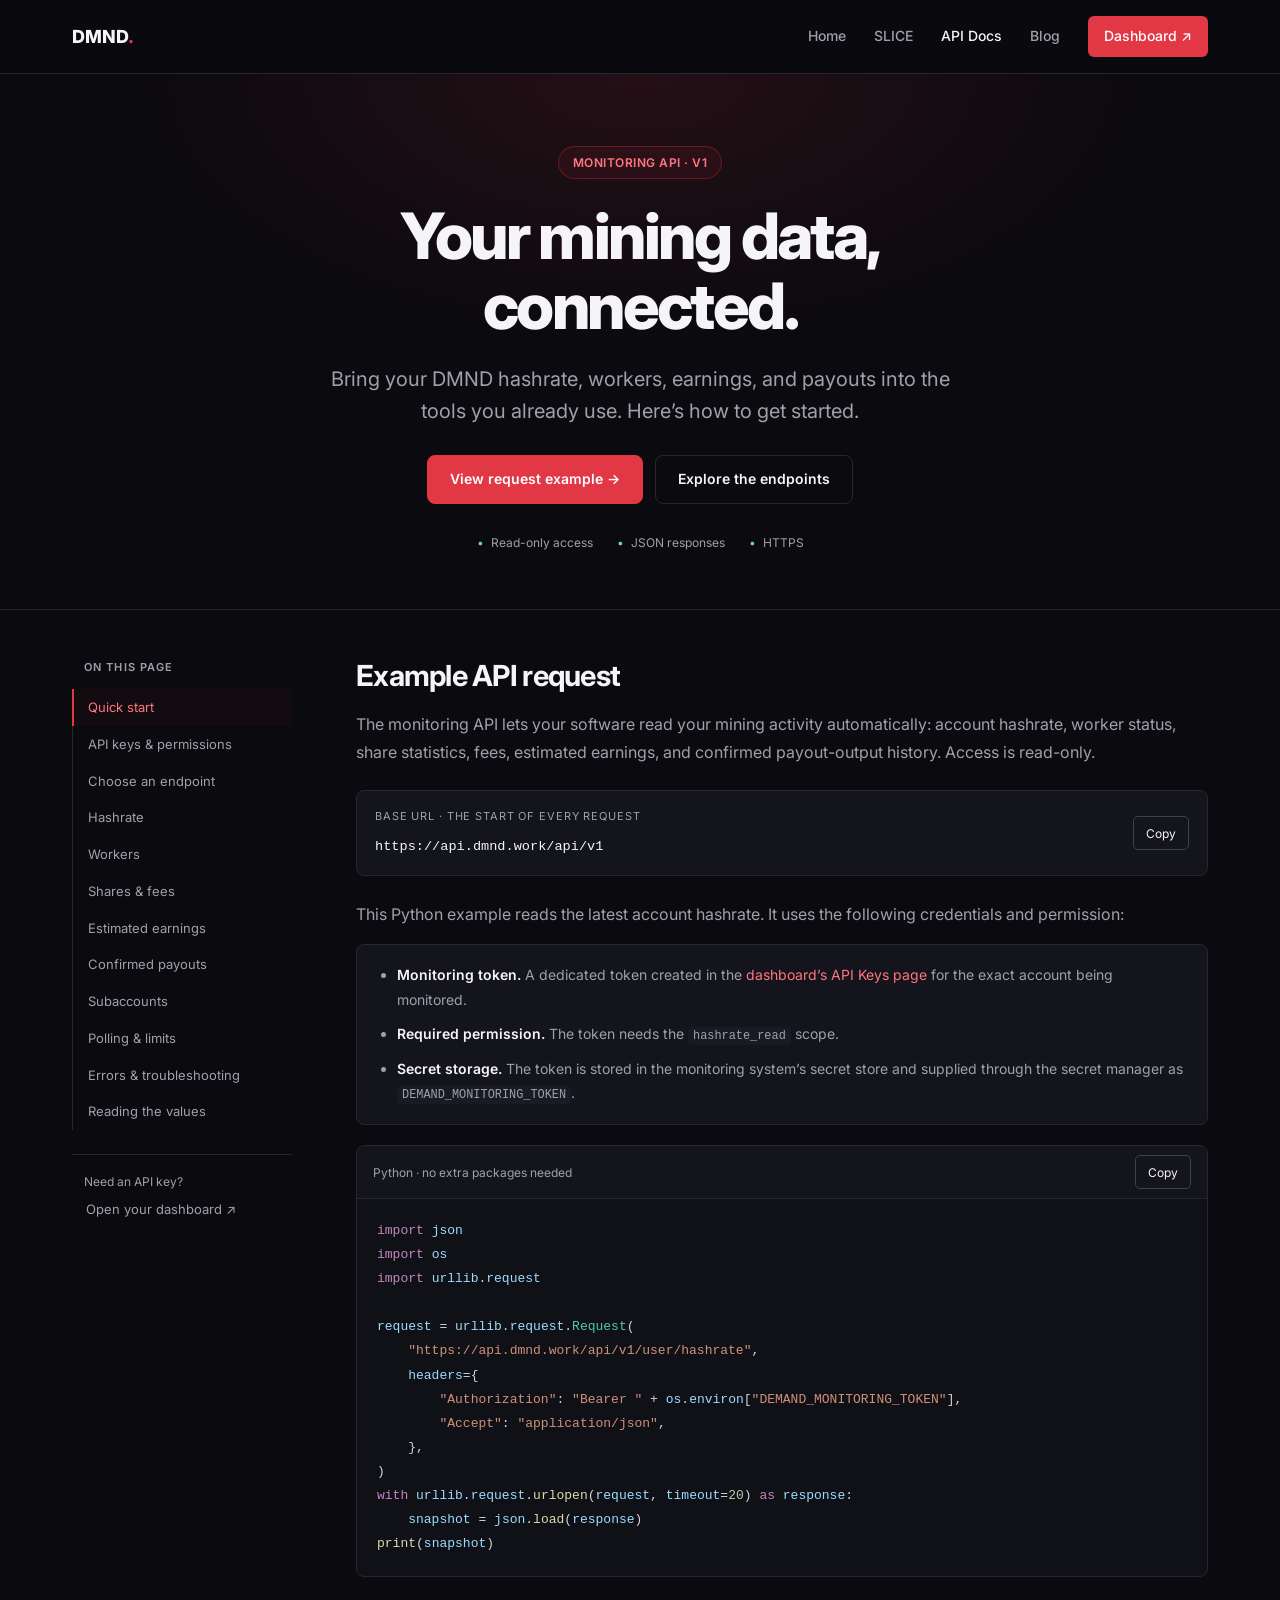
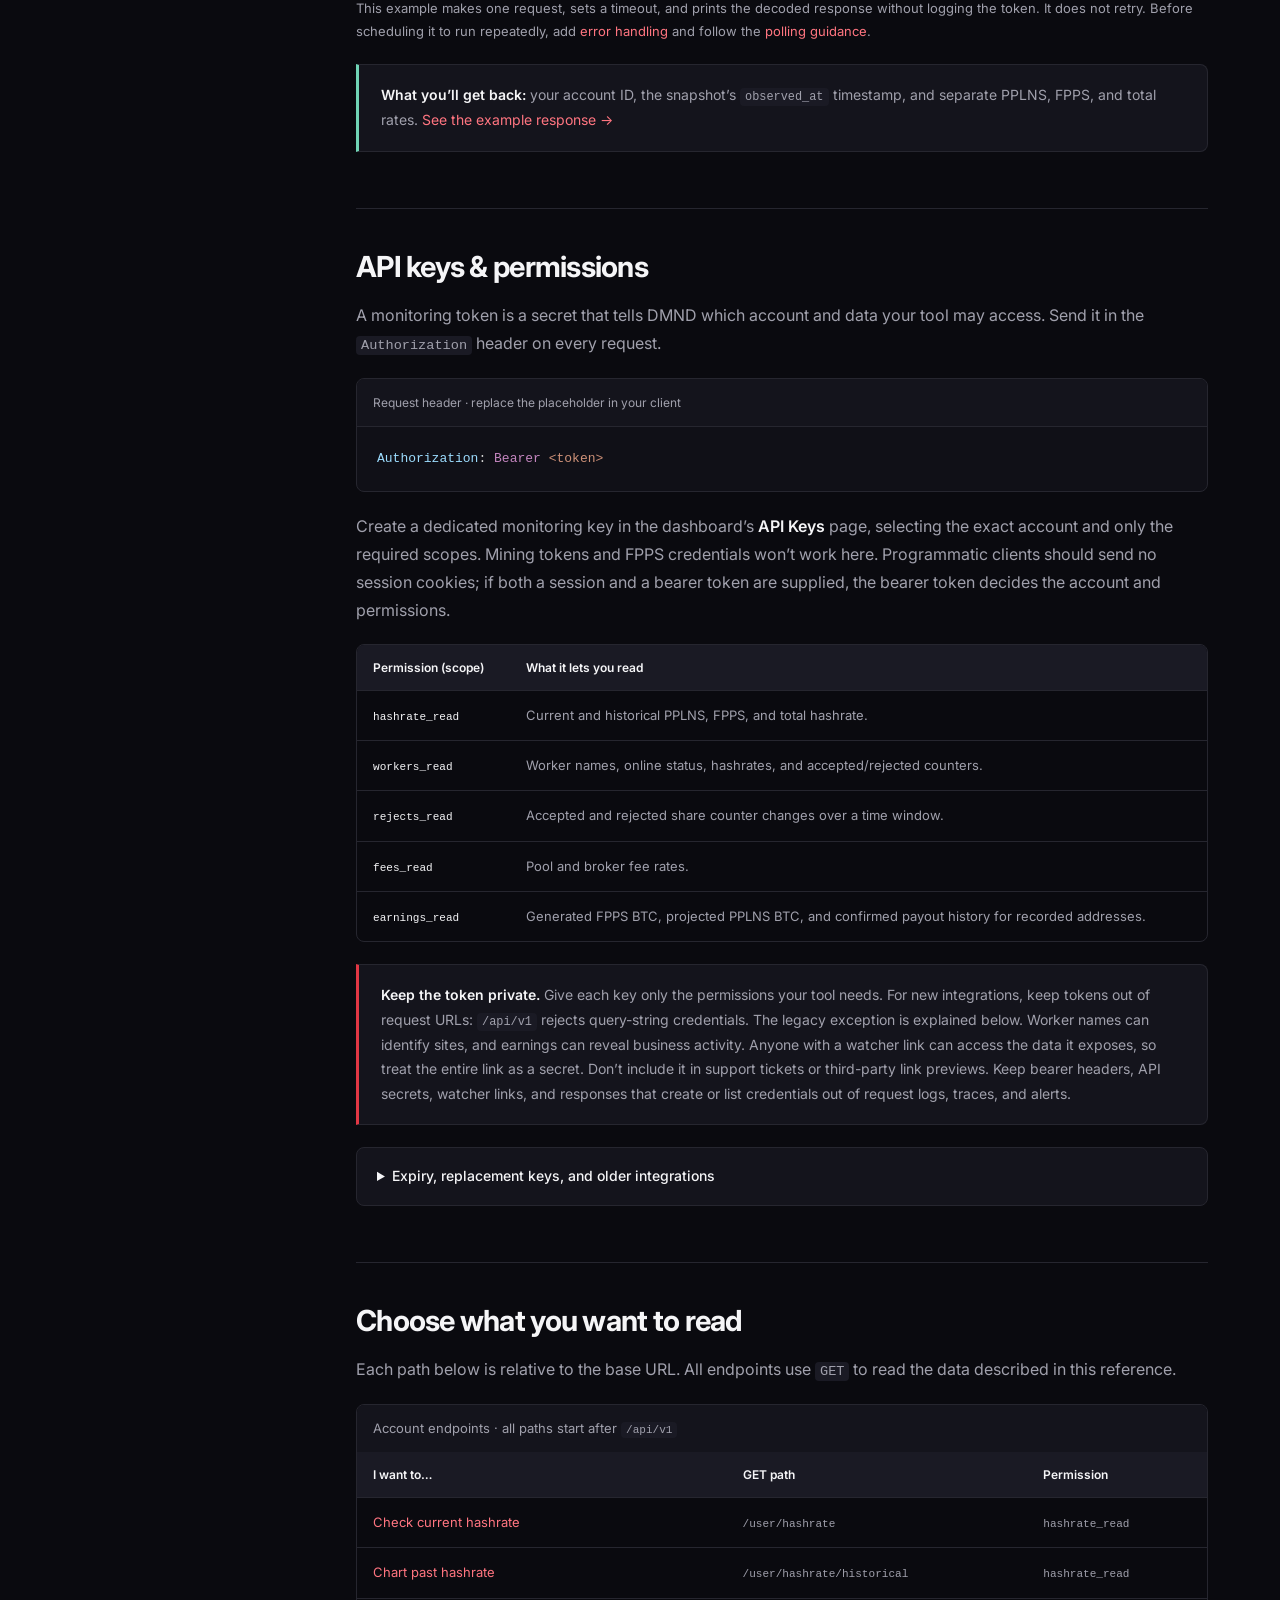
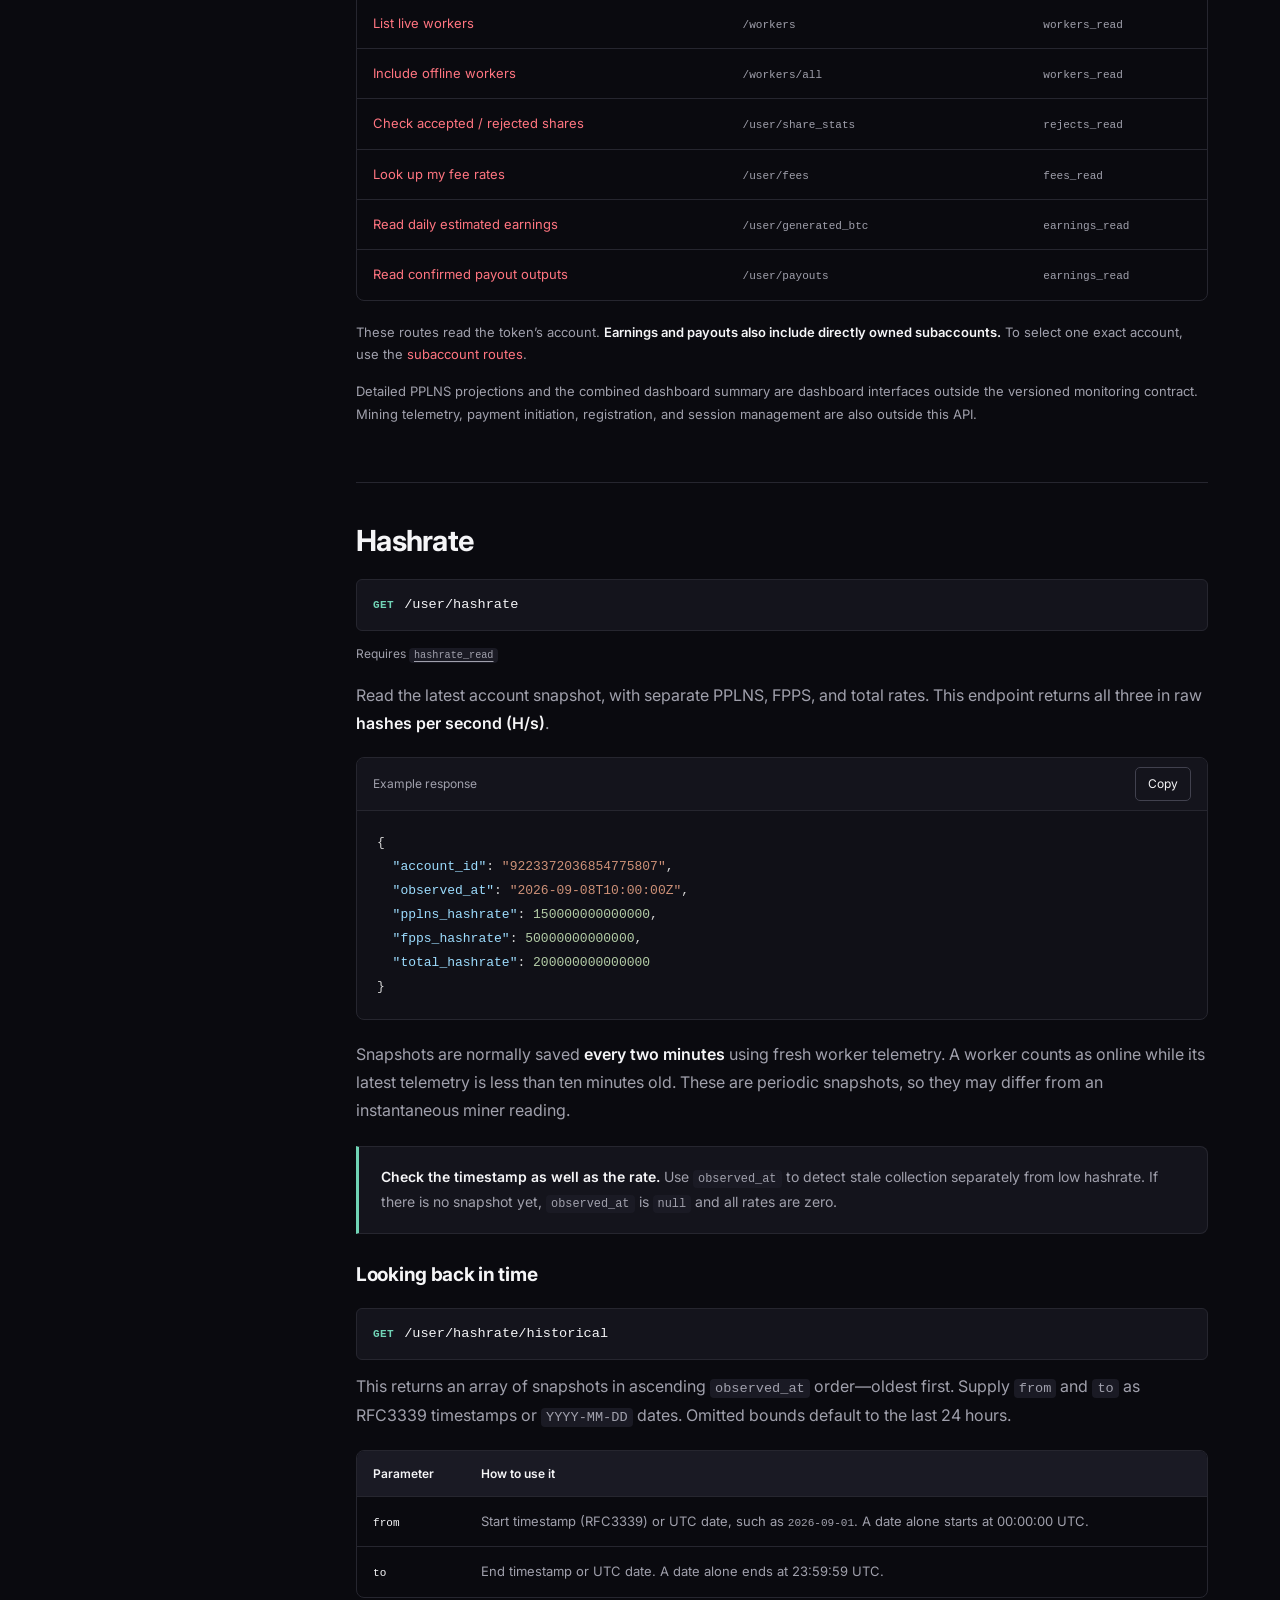
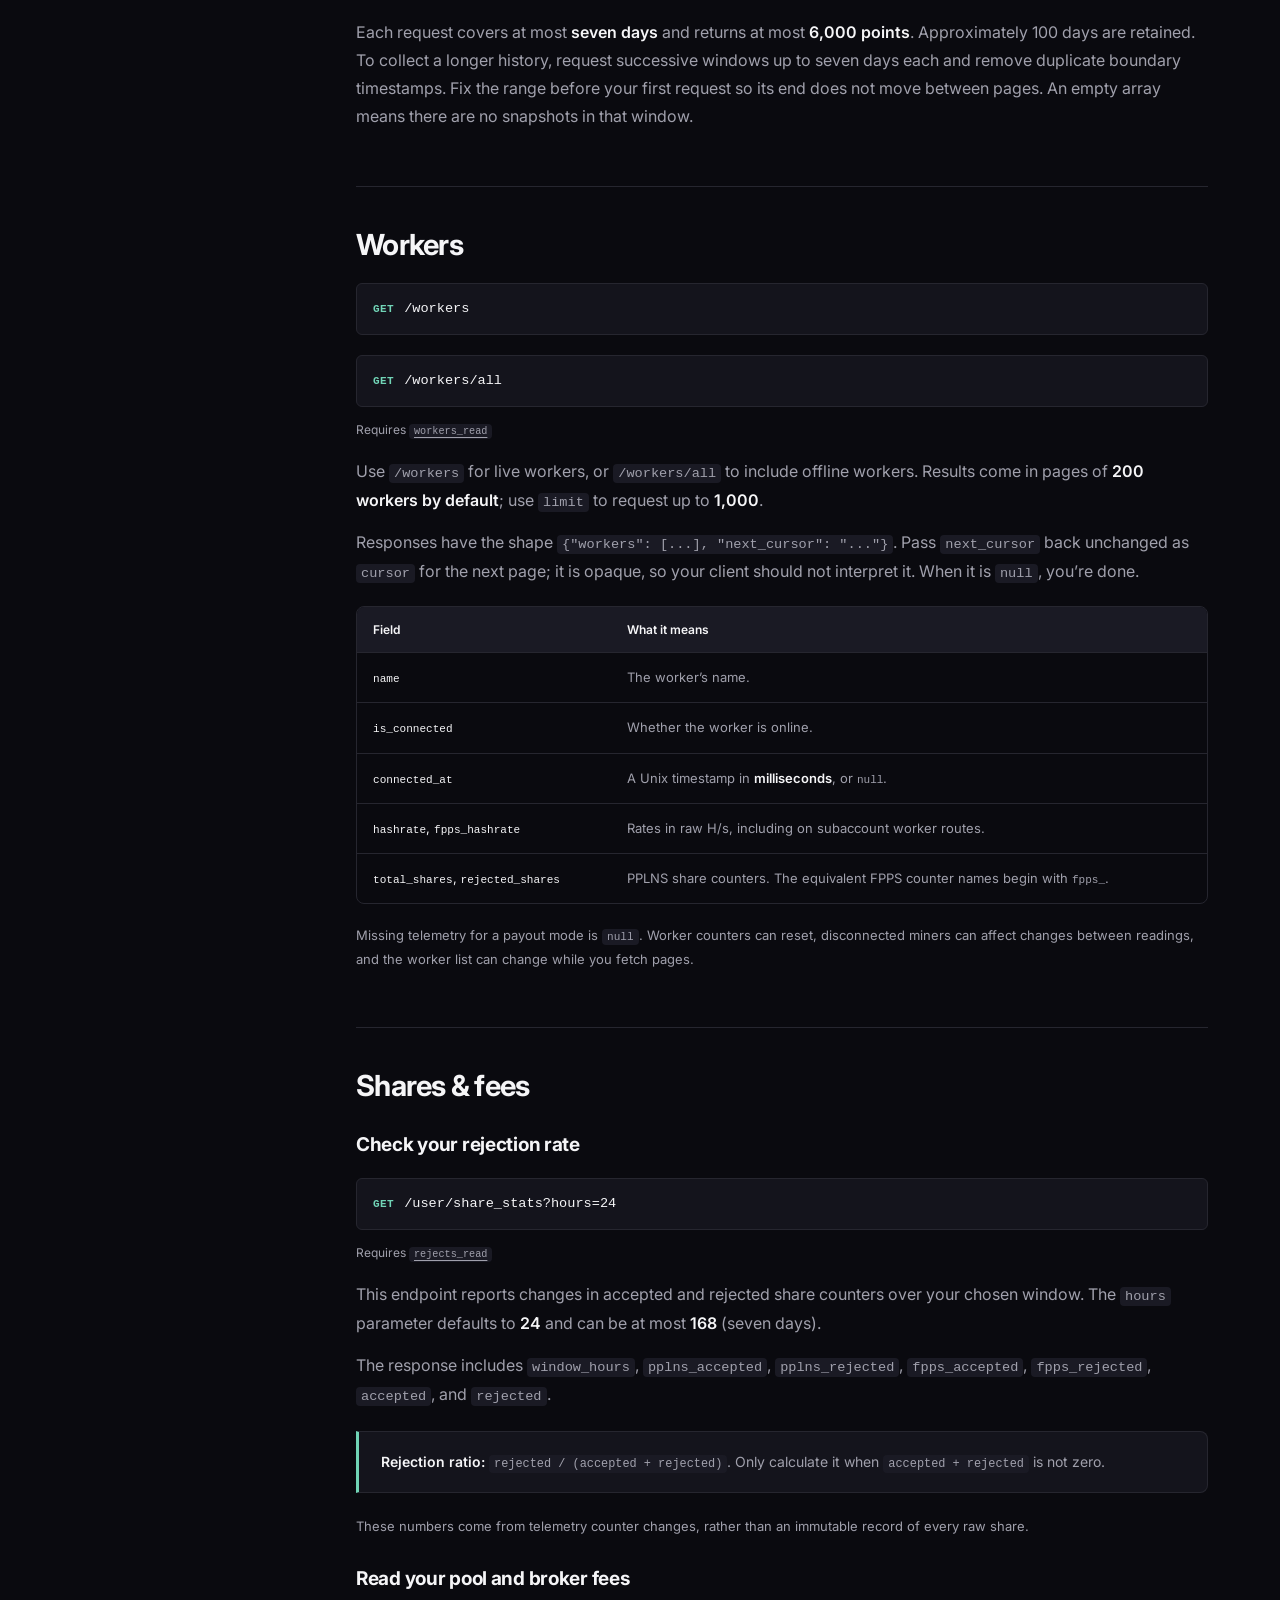
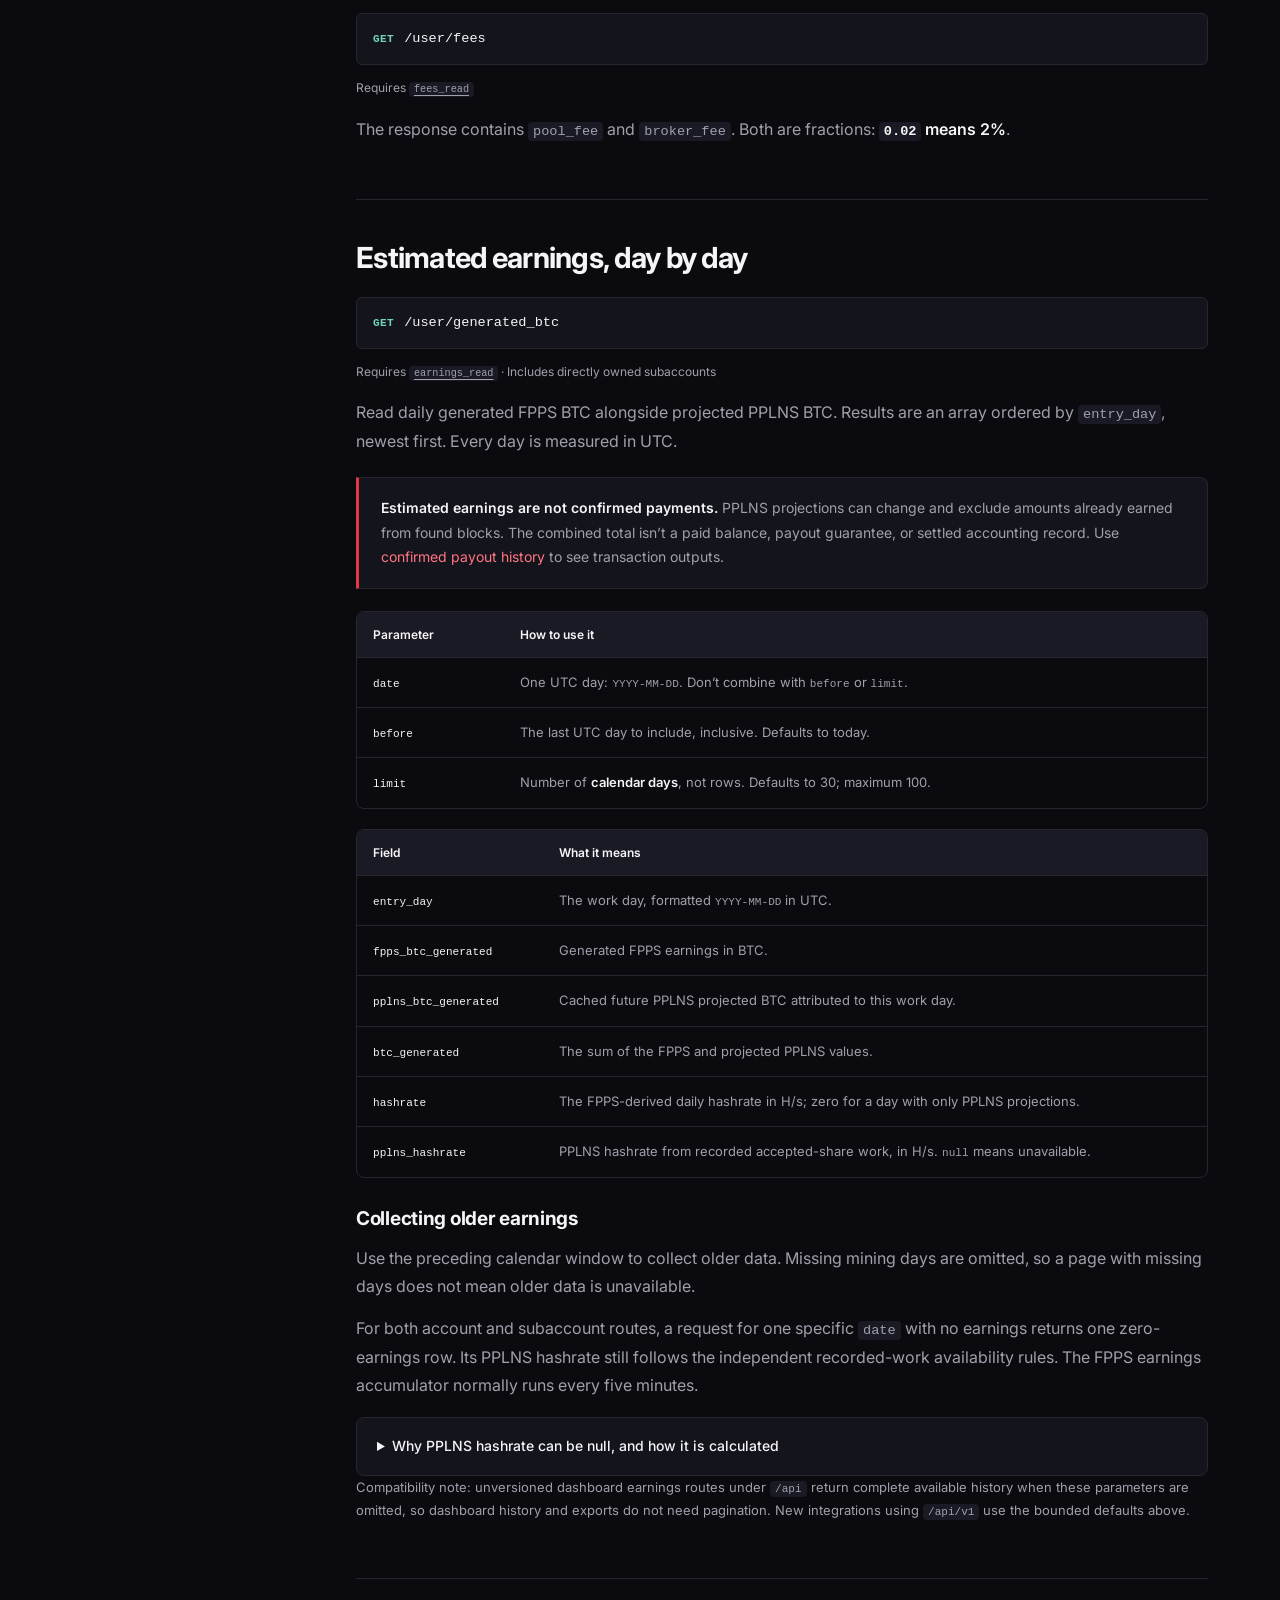
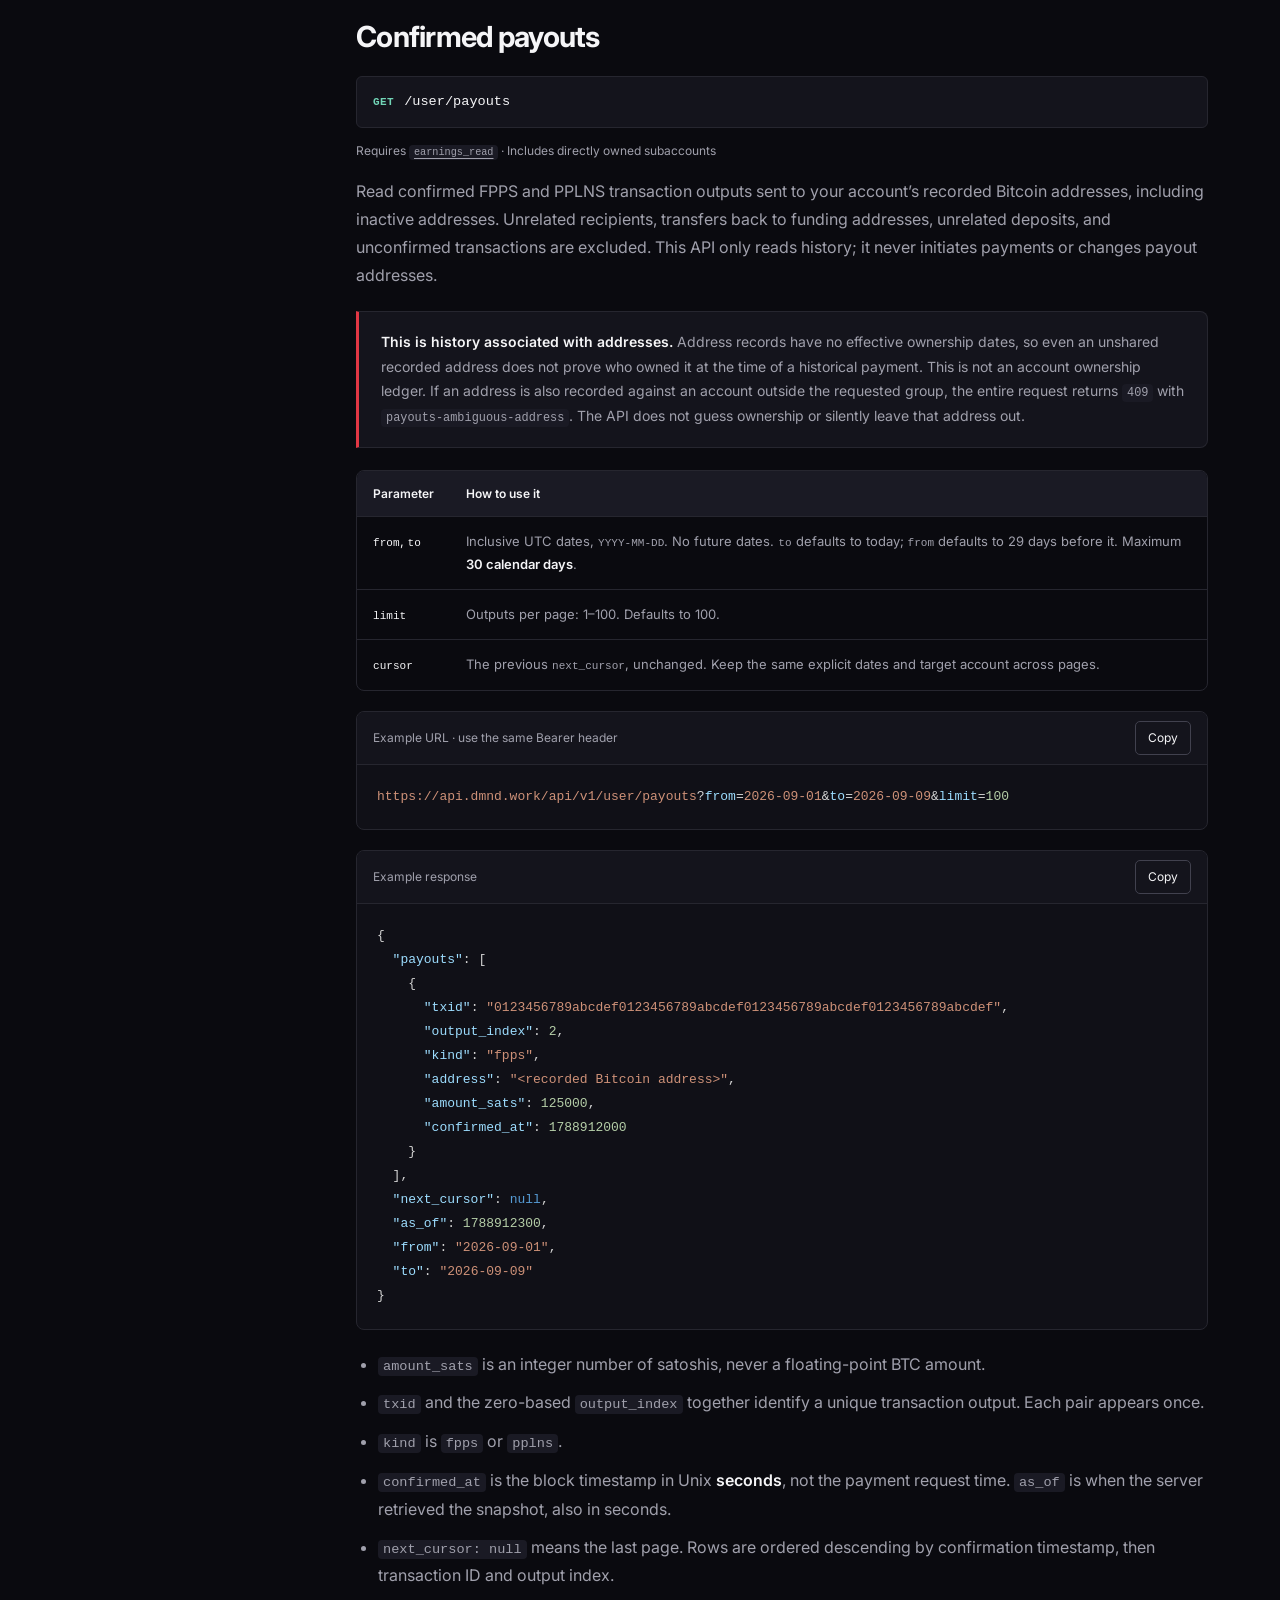
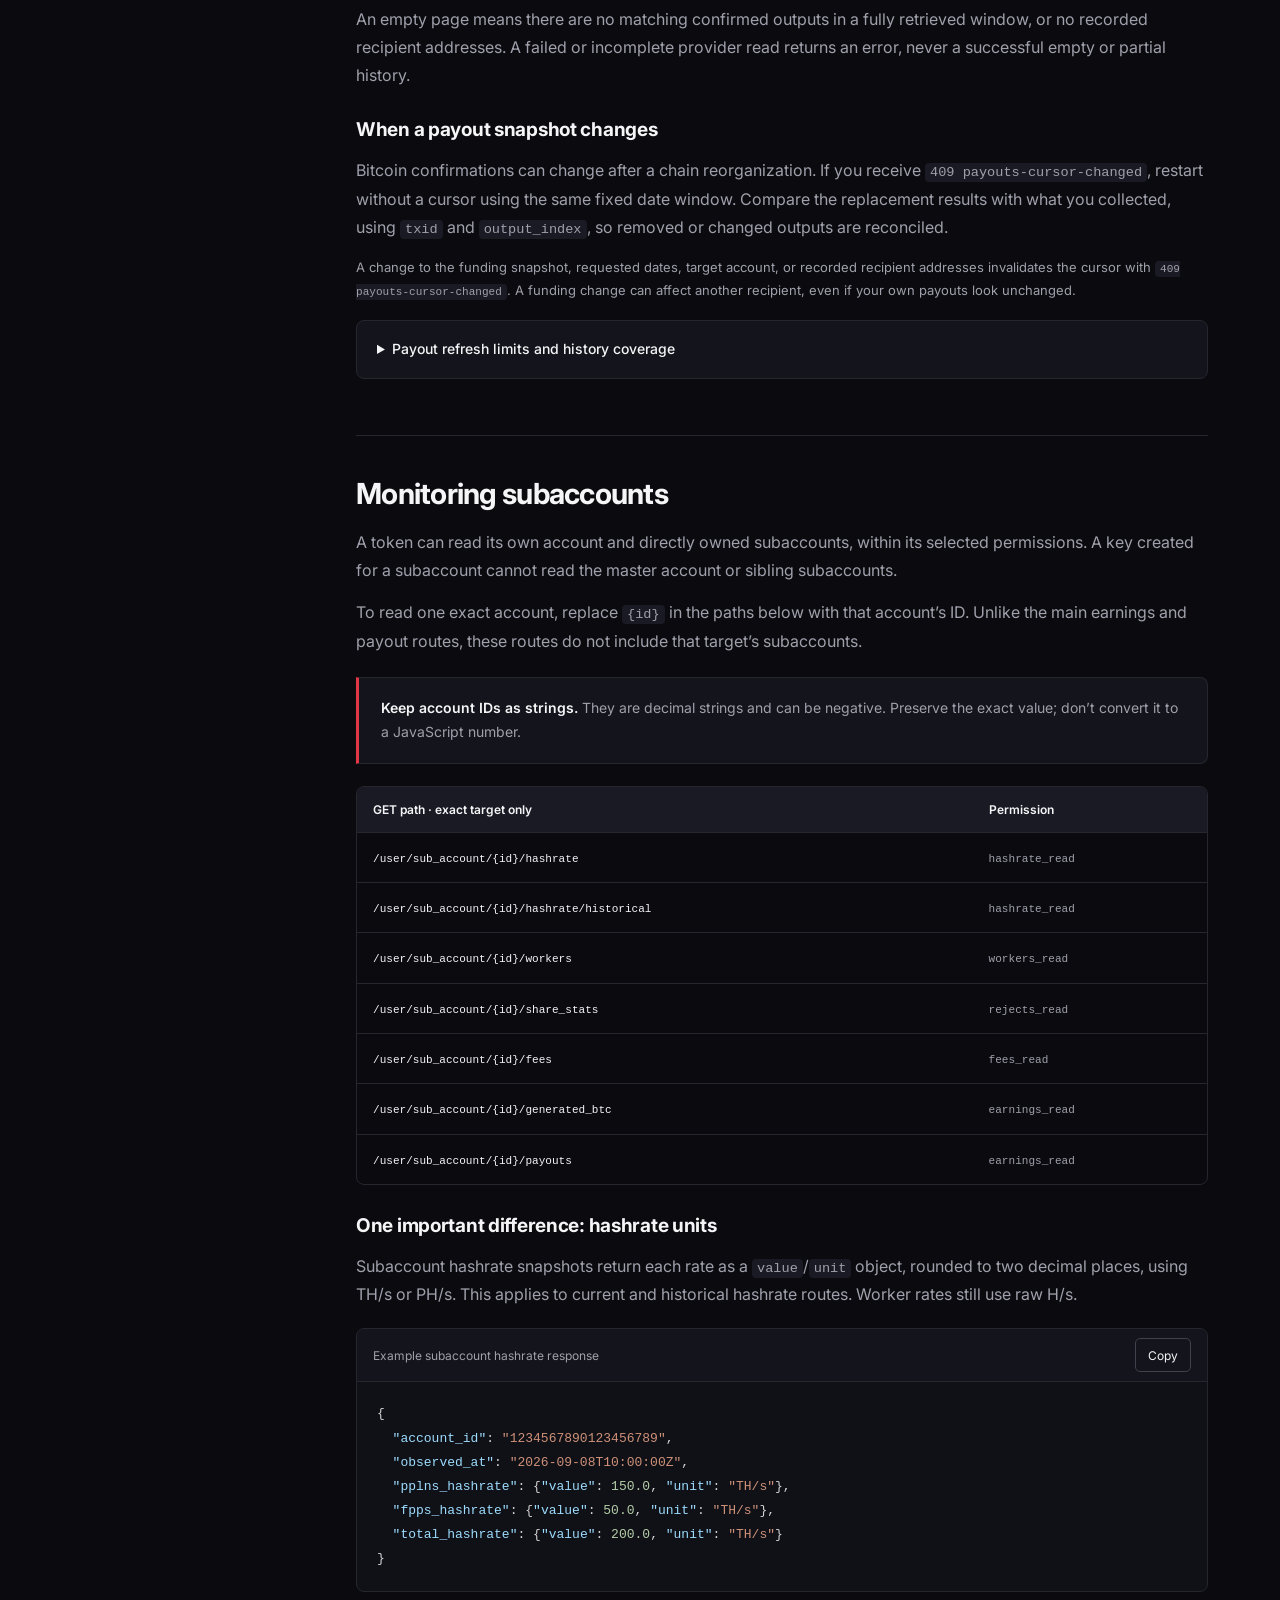
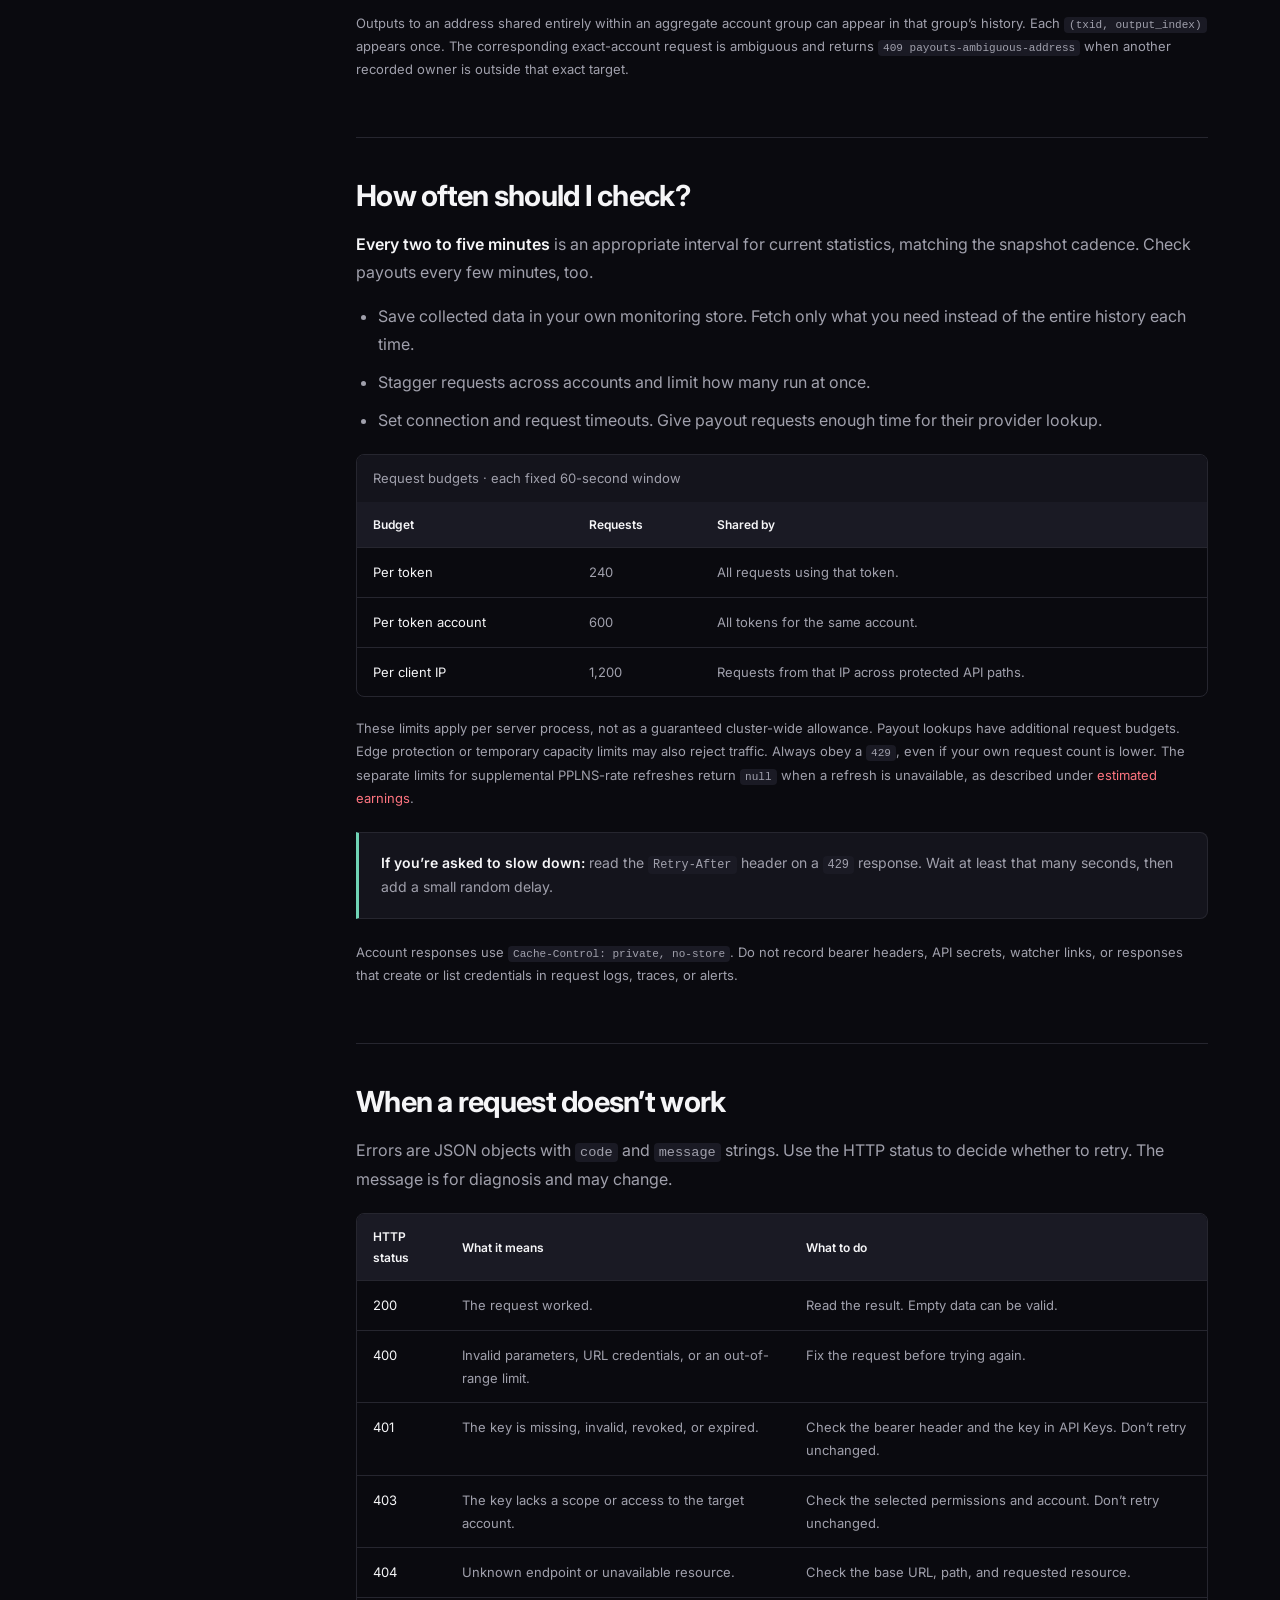
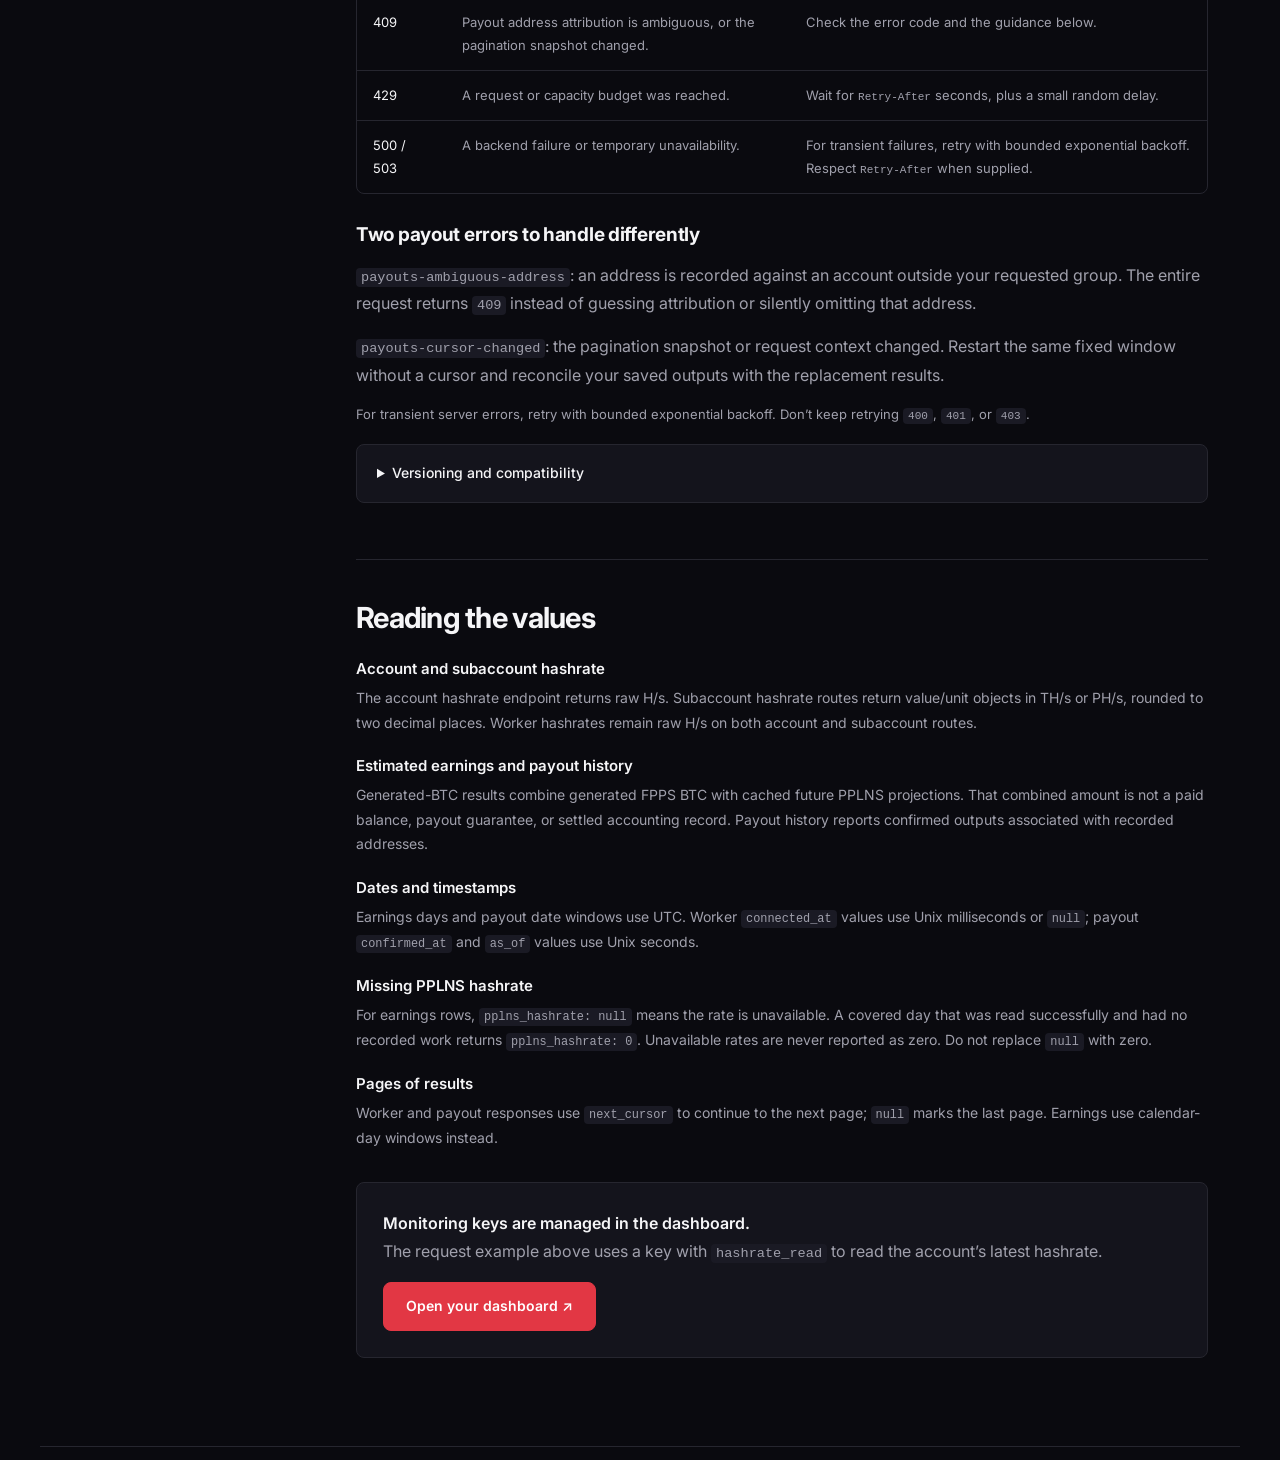
==== api.html @ da157a7e "Add user friendly monitoring API docs page New api.html covers auth, scopes, endpoints, earnings, pa" ====
<!DOCTYPE html>
<html lang="en">
<head>
  <meta charset="utf-8">
  <meta name="viewport" content="width=device-width, initial-scale=1">
  <title>Monitoring API — Your mining data, connected | DMND</title>
  <meta name="description" content="Connect your monitoring tools to DMND. A practical guide to API keys, hashrate, workers, earnings, and confirmed payout history, with examples to get you started.">
  <meta property="og:title" content="DMND Monitoring API — Your mining data, connected">
  <meta property="og:description" content="Monitor your hashrate, workers, earnings, and payouts with DMND's read-only API. Get started with clear explanations and copyable examples.">
  <meta property="og:type" content="website">
  <meta property="og:url" content="https://www.dmnd.work/api.html">
  <meta property="og:image" content="https://www.dmnd.work/assets/img/og-image.png">
  <meta name="twitter:card" content="summary_large_image">
  <link rel="canonical" href="https://www.dmnd.work/api.html">
  <link rel="icon" href="assets/img/favicon-48x48.png">
  <link rel="preconnect" href="https://fonts.googleapis.com">
  <link rel="preconnect" href="https://fonts.gstatic.com" crossorigin>
  <link href="https://fonts.googleapis.com/css2?family=Inter:wght@400;500;600;700;800&display=swap" rel="stylesheet">
  <link rel="stylesheet" href="assets/css/api.css">
  <script src="assets/js/api.js" defer></script>
</head>
<body>
  <a class="skip-link" href="#quick-start">Skip to documentation</a>
  <nav class="top" aria-label="Main navigation">
    <div class="top-inner">
      <a href="/" class="brand" aria-label="DMND home">DMND<span>.</span></a>
      <div class="nav-links">
        <a href="/" class="nav-secondary">Home</a>
        <a href="slice.html" class="nav-secondary">SLICE</a>
        <a href="api.html" aria-current="page">API Docs</a>
        <a href="https://blog.dmnd.work/" class="nav-secondary">Blog</a>
        <a href="https://dashboard.dmnd.work" class="nav-cta">Dashboard ↗</a>
      </div>
    </div>
  </nav>

  <header class="hero">
    <div class="eyebrow">MONITORING API · V1</div>
    <h1>Your mining data,<br>connected.</h1>
    <p class="subtitle">Bring your DMND hashrate, workers, earnings, and payouts into the tools you already use. Here’s how to get started.</p>
    <div class="hero-actions">
      <a href="#quick-start" class="button primary">View request example →</a>
      <a href="#endpoints" class="button">Explore the endpoints</a>
    </div>
    <div class="hero-meta"><span>Read-only access</span><span>JSON responses</span><span>HTTPS</span></div>
  </header>

  <main class="layout">
    <aside class="toc" aria-label="Documentation contents">
      <div class="toc-label">On this page</div>
      <nav aria-label="On this page">
        <ul>
          <li><a href="#quick-start">Quick start</a></li>
          <li><a href="#authentication">API keys &amp; permissions</a></li>
          <li><a href="#endpoints">Choose an endpoint</a></li>
          <li><a href="#hashrate">Hashrate</a></li>
          <li><a href="#workers">Workers</a></li>
          <li><a href="#shares-fees">Shares &amp; fees</a></li>
          <li><a href="#earnings">Estimated earnings</a></li>
          <li><a href="#payouts">Confirmed payouts</a></li>
          <li><a href="#subaccounts">Subaccounts</a></li>
          <li><a href="#polling">Polling &amp; limits</a></li>
          <li><a href="#errors">Errors &amp; troubleshooting</a></li>
          <li><a href="#reading-data">Reading the values</a></li>
        </ul>
      </nav>
      <div class="toc-note">Need an API key?<a href="https://dashboard.dmnd.work">Open your dashboard ↗</a></div>
    </aside>

    <details class="mobile-toc">
      <summary>On this page</summary>
      <nav aria-label="Mobile documentation contents">
        <a href="#quick-start">Quick start</a><a href="#authentication">API keys &amp; permissions</a>
        <a href="#endpoints">Endpoints</a><a href="#hashrate">Hashrate</a>
        <a href="#workers">Workers</a><a href="#shares-fees">Shares &amp; fees</a>
        <a href="#earnings">Estimated earnings</a><a href="#payouts">Confirmed payouts</a>
        <a href="#subaccounts">Subaccounts</a><a href="#polling">Polling &amp; limits</a>
        <a href="#errors">Errors &amp; troubleshooting</a><a href="#reading-data">Reading the values</a>
      </nav>
    </details>

    <article aria-label="Monitoring API documentation">
      <!-- Source: demand-user-dashboard-server/monitoring-api.md. Plain-language presentation; API facts, limits, and caveats are sourced only from that document. -->
      <section id="quick-start" aria-labelledby="quick-start-title">
        <h2 id="quick-start-title">Example API request</h2>
        <p>The monitoring API lets your software read your mining activity automatically: account hashrate, worker status, share statistics, fees, estimated earnings, and confirmed payout-output history. Access is read-only.</p>
        <div class="base-url">
          <div><small>Base URL · the start of every request</small><code id="base-url">https://api.dmnd.work/api/v1</code></div>
          <button class="copy-button" type="button" data-copy="base-url" aria-label="Copy base URL" hidden>Copy</button>
        </div>
        <p>This Python example reads the latest account hashrate. It uses the following credentials and permission:</p>
        <ul class="example-requirements">
          <li><strong>Monitoring token.</strong> A dedicated token created in the <a href="https://dashboard.dmnd.work">dashboard’s API Keys page</a> for the exact account being monitored.</li>
          <li><strong>Required permission.</strong> The token needs the <code>hashrate_read</code> scope.</li>
          <li><strong>Secret storage.</strong> The token is stored in the monitoring system’s secret store and supplied through the secret manager as <code>DEMAND_MONITORING_TOKEN</code>.</li>
        </ul>
        <div class="code-block">
          <div class="code-header"><span>Python · no extra packages needed</span><button class="copy-button" type="button" data-copy="quickstart-python" aria-label="Copy Python example" hidden>Copy</button></div>
          <pre tabindex="0" aria-label="Python request example"><code class="language-python" id="quickstart-python"><span class="syntax-keyword">import</span> <span class="syntax-variable">json</span>
<span class="syntax-keyword">import</span> <span class="syntax-variable">os</span>
<span class="syntax-keyword">import</span> <span class="syntax-variable">urllib</span><span class="syntax-punctuation">.</span><span class="syntax-variable">request</span>

<span class="syntax-variable">request</span> <span class="syntax-punctuation">=</span> <span class="syntax-variable">urllib</span><span class="syntax-punctuation">.</span><span class="syntax-variable">request</span><span class="syntax-punctuation">.</span><span class="syntax-type">Request</span><span class="syntax-punctuation">(</span>
    <span class="syntax-string">"https://api.dmnd.work/api/v1/user/hashrate"</span><span class="syntax-punctuation">,</span>
    <span class="syntax-variable">headers</span><span class="syntax-punctuation">=</span><span class="syntax-punctuation">{</span>
        <span class="syntax-string">"Authorization"</span><span class="syntax-punctuation">:</span> <span class="syntax-string">"Bearer "</span> <span class="syntax-punctuation">+</span> <span class="syntax-variable">os</span><span class="syntax-punctuation">.</span><span class="syntax-variable">environ</span><span class="syntax-punctuation">[</span><span class="syntax-string">"DEMAND_MONITORING_TOKEN"</span><span class="syntax-punctuation">]</span><span class="syntax-punctuation">,</span>
        <span class="syntax-string">"Accept"</span><span class="syntax-punctuation">:</span> <span class="syntax-string">"application/json"</span><span class="syntax-punctuation">,</span>
    <span class="syntax-punctuation">}</span><span class="syntax-punctuation">,</span>
<span class="syntax-punctuation">)</span>
<span class="syntax-keyword">with</span> <span class="syntax-variable">urllib</span><span class="syntax-punctuation">.</span><span class="syntax-variable">request</span><span class="syntax-punctuation">.</span><span class="syntax-function">urlopen</span><span class="syntax-punctuation">(</span><span class="syntax-variable">request</span><span class="syntax-punctuation">,</span> <span class="syntax-variable">timeout</span><span class="syntax-punctuation">=</span><span class="syntax-number">20</span><span class="syntax-punctuation">)</span> <span class="syntax-keyword">as</span> <span class="syntax-variable">response</span><span class="syntax-punctuation">:</span>
    <span class="syntax-variable">snapshot</span> <span class="syntax-punctuation">=</span> <span class="syntax-variable">json</span><span class="syntax-punctuation">.</span><span class="syntax-function">load</span><span class="syntax-punctuation">(</span><span class="syntax-variable">response</span><span class="syntax-punctuation">)</span>
<span class="syntax-function">print</span><span class="syntax-punctuation">(</span><span class="syntax-variable">snapshot</span><span class="syntax-punctuation">)</span></code></pre>
        </div>
        <p class="small">This example makes one request, sets a timeout, and prints the decoded response without logging the token. It does not retry. Before scheduling it to run repeatedly, add <a href="#errors">error handling</a> and follow the <a href="#polling">polling guidance</a>.</p>
        <div class="callout tip"><p><strong>What you’ll get back:</strong> your account ID, the snapshot’s <code>observed_at</code> timestamp, and separate PPLNS, FPPS, and total rates. <a href="#hashrate">See the example response →</a></p></div>
      </section>

      <section id="authentication" aria-labelledby="authentication-title">
        <h2 id="authentication-title">API keys &amp; permissions</h2>
        <p>A monitoring token is a secret that tells DMND which account and data your tool may access. Send it in the <code>Authorization</code> header on every request.</p>
        <div class="code-block">
          <div class="code-header"><span>Request header · replace the placeholder in your client</span></div>
          <pre tabindex="0" aria-label="Authorization header"><code class="language-http"><span class="syntax-property">Authorization</span><span class="syntax-punctuation">:</span> <span class="syntax-keyword">Bearer</span> <span class="syntax-string">&lt;token&gt;</span></code></pre>
        </div>
        <p>Create a dedicated monitoring key in the dashboard’s <strong>API Keys</strong> page, selecting the exact account and only the required scopes. Mining tokens and FPPS credentials won’t work here. Programmatic clients should send no session cookies; if both a session and a bearer token are supplied, the bearer token decides the account and permissions.</p>
        <div class="table-wrap" role="region" aria-label="API key permissions" tabindex="0">
          <table>
            <thead><tr><th scope="col">Permission (scope)</th><th scope="col">What it lets you read</th></tr></thead>
            <tbody>
              <tr><td><code>hashrate_read</code></td><td>Current and historical PPLNS, FPPS, and total hashrate.</td></tr>
              <tr><td><code>workers_read</code></td><td>Worker names, online status, hashrates, and accepted/rejected counters.</td></tr>
              <tr><td><code>rejects_read</code></td><td>Accepted and rejected share counter changes over a time window.</td></tr>
              <tr><td><code>fees_read</code></td><td>Pool and broker fee rates.</td></tr>
              <tr><td><code>earnings_read</code></td><td>Generated FPPS BTC, projected PPLNS BTC, and confirmed payout history for recorded addresses.</td></tr>
            </tbody>
          </table>
        </div>
        <div class="callout"><p><strong>Keep the token private.</strong> Give each key only the permissions your tool needs. For new integrations, keep tokens out of request URLs: <code>/api/v1</code> rejects query-string credentials. The legacy exception is explained below. Worker names can identify sites, and earnings can reveal business activity. Anyone with a watcher link can access the data it exposes, so treat the entire link as a secret. Don’t include it in support tickets or third-party link previews. Keep bearer headers, API secrets, watcher links, and responses that create or list credentials out of request logs, traces, and alerts.</p></div>
        <details>
          <summary>Expiry, replacement keys, and older integrations</summary>
          <div class="details-body">
            <p><strong>Tokens have no expiration by default.</strong> An owner can choose an explicit future expiry. Check the listed expiry for each key, since existing keys retain their stored dates. Each target account may have at most <strong>100 active tokens</strong>.</p>
            <p>Revoking a token prevents authentication on subsequent requests; requests already authenticated may finish. If a key expires or must be rotated, create a replacement, update the monitoring secret, check a successful read, and then revoke the old key.</p>
            <p>Token creation and revocation use the signed-in dashboard, outside <code>/api/v1</code>.</p>
            <p>The signed-in owner can retrieve available secrets and open or copy watcher links from API Keys. Only active dedicated monitoring-key records authenticate, including preserved historical keys.</p>
            <p>The dashboard’s unversioned <code>/api</code> routes support existing watcher workflows. Existing unversioned monitoring GET URLs may use a single <code>token</code> query parameter for compatibility. Don’t use that pattern for new integrations: URLs can leak through logs and link previews. Combining a query credential with an Authorization header, supplying duplicate query credentials, or sending any query credential to <code>/api/v1</code> is rejected.</p>
          </div>
        </details>
      </section>

      <section id="endpoints" aria-labelledby="endpoints-title">
        <h2 id="endpoints-title">Choose what you want to read</h2>
        <p>Each path below is relative to the base URL. All endpoints use <code>GET</code> to read the data described in this reference.</p>
        <div class="table-wrap" role="region" aria-label="Account endpoints" tabindex="0">
          <table>
            <caption>Account endpoints · all paths start after <code>/api/v1</code></caption>
            <thead><tr><th scope="col">I want to…</th><th scope="col">GET path</th><th scope="col">Permission</th></tr></thead>
            <tbody>
              <tr><td><a href="#hashrate">Check current hashrate</a></td><td><code>/user/hashrate</code></td><td><code>hashrate_read</code></td></tr>
              <tr><td><a href="#hashrate-history">Chart past hashrate</a></td><td><code>/user/hashrate/historical</code></td><td><code>hashrate_read</code></td></tr>
              <tr><td><a href="#workers">List live workers</a></td><td><code>/workers</code></td><td><code>workers_read</code></td></tr>
              <tr><td><a href="#workers">Include offline workers</a></td><td><code>/workers/all</code></td><td><code>workers_read</code></td></tr>
              <tr><td><a href="#shares-fees">Check accepted / rejected shares</a></td><td><code>/user/share_stats</code></td><td><code>rejects_read</code></td></tr>
              <tr><td><a href="#shares-fees">Look up my fee rates</a></td><td><code>/user/fees</code></td><td><code>fees_read</code></td></tr>
              <tr><td><a href="#earnings">Read daily estimated earnings</a></td><td><code>/user/generated_btc</code></td><td><code>earnings_read</code></td></tr>
              <tr><td><a href="#payouts">Read confirmed payout outputs</a></td><td><code>/user/payouts</code></td><td><code>earnings_read</code></td></tr>
            </tbody>
          </table>
        </div>
        <p class="small">These routes read the token’s account. <strong>Earnings and payouts also include directly owned subaccounts.</strong> To select one exact account, use the <a href="#subaccounts">subaccount routes</a>.</p>
        <p class="small">Detailed PPLNS projections and the combined dashboard summary are dashboard interfaces outside the versioned monitoring contract. Mining telemetry, payment initiation, registration, and session management are also outside this API.</p>
      </section>

      <section id="hashrate" aria-labelledby="hashrate-title">
        <h2 id="hashrate-title">Hashrate</h2>
        <div class="endpoint"><span class="method">GET</span><code>/user/hashrate</code></div>
        <p class="scope">Requires <a href="#authentication"><code>hashrate_read</code></a></p>
        <p>Read the latest account snapshot, with separate PPLNS, FPPS, and total rates. This endpoint returns all three in raw <strong>hashes per second (H/s)</strong>.</p>
        <div class="code-block">
          <div class="code-header"><span>Example response</span><button class="copy-button" type="button" data-copy="hashrate-json" aria-label="Copy hashrate response" hidden>Copy</button></div>
          <pre tabindex="0" aria-label="Hashrate response"><code class="language-json" id="hashrate-json"><span class="syntax-punctuation">{</span>
  <span class="syntax-property">"account_id"</span><span class="syntax-punctuation">:</span> <span class="syntax-string">"9223372036854775807"</span><span class="syntax-punctuation">,</span>
  <span class="syntax-property">"observed_at"</span><span class="syntax-punctuation">:</span> <span class="syntax-string">"2026-09-08T10:00:00Z"</span><span class="syntax-punctuation">,</span>
  <span class="syntax-property">"pplns_hashrate"</span><span class="syntax-punctuation">:</span> <span class="syntax-number">150000000000000</span><span class="syntax-punctuation">,</span>
  <span class="syntax-property">"fpps_hashrate"</span><span class="syntax-punctuation">:</span> <span class="syntax-number">50000000000000</span><span class="syntax-punctuation">,</span>
  <span class="syntax-property">"total_hashrate"</span><span class="syntax-punctuation">:</span> <span class="syntax-number">200000000000000</span>
<span class="syntax-punctuation">}</span></code></pre>
        </div>
        <p>Snapshots are normally saved <strong>every two minutes</strong> using fresh worker telemetry. A worker counts as online while its latest telemetry is less than ten minutes old. These are periodic snapshots, so they may differ from an instantaneous miner reading.</p>
        <div class="callout tip"><p><strong>Check the timestamp as well as the rate.</strong> Use <code>observed_at</code> to detect stale collection separately from low hashrate. If there is no snapshot yet, <code>observed_at</code> is <code>null</code> and all rates are zero.</p></div>
        <h3 id="hashrate-history">Looking back in time</h3>
        <div class="endpoint"><span class="method">GET</span><code>/user/hashrate/historical</code></div>
        <p>This returns an array of snapshots in ascending <code>observed_at</code> order—oldest first. Supply <code>from</code> and <code>to</code> as RFC3339 timestamps or <code>YYYY-MM-DD</code> dates. Omitted bounds default to the last 24 hours.</p>
        <div class="table-wrap" role="region" aria-label="Historical hashrate parameters" tabindex="0">
          <table>
            <thead><tr><th scope="col">Parameter</th><th scope="col">How to use it</th></tr></thead>
            <tbody>
              <tr><td><code>from</code></td><td>Start timestamp (RFC3339) or UTC date, such as <code>2026-09-01</code>. A date alone starts at 00:00:00 UTC.</td></tr>
              <tr><td><code>to</code></td><td>End timestamp or UTC date. A date alone ends at 23:59:59 UTC.</td></tr>
            </tbody>
          </table>
        </div>
        <p>Each request covers at most <strong>seven days</strong> and returns at most <strong>6,000 points</strong>. Approximately 100 days are retained. To collect a longer history, request successive windows up to seven days each and remove duplicate boundary timestamps. Fix the range before your first request so its end does not move between pages. An empty array means there are no snapshots in that window.</p>
      </section>

      <section id="workers" aria-labelledby="workers-title">
        <h2 id="workers-title">Workers</h2>
        <div class="endpoint"><span class="method">GET</span><code>/workers</code></div>
        <div class="endpoint"><span class="method">GET</span><code>/workers/all</code></div>
        <p class="scope">Requires <a href="#authentication"><code>workers_read</code></a></p>
        <p>Use <code>/workers</code> for live workers, or <code>/workers/all</code> to include offline workers. Results come in pages of <strong>200 workers by default</strong>; use <code>limit</code> to request up to <strong>1,000</strong>.</p>
        <p>Responses have the shape <code>{"workers": [...], "next_cursor": "..."}</code>. Pass <code>next_cursor</code> back unchanged as <code>cursor</code> for the next page; it is opaque, so your client should not interpret it. When it is <code>null</code>, you’re done.</p>
        <div class="table-wrap" role="region" aria-label="Worker response fields" tabindex="0">
          <table>
            <thead><tr><th scope="col">Field</th><th scope="col">What it means</th></tr></thead>
            <tbody>
              <tr><td><code>name</code></td><td>The worker’s name.</td></tr>
              <tr><td><code>is_connected</code></td><td>Whether the worker is online.</td></tr>
              <tr><td><code>connected_at</code></td><td>A Unix timestamp in <strong>milliseconds</strong>, or <code>null</code>.</td></tr>
              <tr><td><code>hashrate</code>, <code>fpps_hashrate</code></td><td>Rates in raw H/s, including on subaccount worker routes.</td></tr>
              <tr><td><code>total_shares</code>, <code>rejected_shares</code></td><td>PPLNS share counters. The equivalent FPPS counter names begin with <code>fpps_</code>.</td></tr>
            </tbody>
          </table>
        </div>
        <p class="small">Missing telemetry for a payout mode is <code>null</code>. Worker counters can reset, disconnected miners can affect changes between readings, and the worker list can change while you fetch pages.</p>
      </section>

      <section id="shares-fees" aria-labelledby="shares-fees-title">
        <h2 id="shares-fees-title">Shares &amp; fees</h2>
        <h3>Check your rejection rate</h3>
        <div class="endpoint"><span class="method">GET</span><code>/user/share_stats?hours=24</code></div>
        <p class="scope">Requires <a href="#authentication"><code>rejects_read</code></a></p>
        <p>This endpoint reports changes in accepted and rejected share counters over your chosen window. The <code>hours</code> parameter defaults to <strong>24</strong> and can be at most <strong>168</strong> (seven days).</p>
        <p>The response includes <code>window_hours</code>, <code>pplns_accepted</code>, <code>pplns_rejected</code>, <code>fpps_accepted</code>, <code>fpps_rejected</code>, <code>accepted</code>, and <code>rejected</code>.</p>
        <div class="callout tip"><p><strong>Rejection ratio:</strong> <code>rejected / (accepted + rejected)</code>. Only calculate it when <code>accepted + rejected</code> is not zero.</p></div>
        <p class="small">These numbers come from telemetry counter changes, rather than an immutable record of every raw share.</p>
        <h3>Read your pool and broker fees</h3>
        <div class="endpoint"><span class="method">GET</span><code>/user/fees</code></div>
        <p class="scope">Requires <a href="#authentication"><code>fees_read</code></a></p>
        <p>The response contains <code>pool_fee</code> and <code>broker_fee</code>. Both are fractions: <strong><code>0.02</code> means 2%</strong>.</p>
      </section>

      <section id="earnings" aria-labelledby="earnings-title">
        <h2 id="earnings-title">Estimated earnings, day by day</h2>
        <div class="endpoint"><span class="method">GET</span><code>/user/generated_btc</code></div>
        <p class="scope">Requires <a href="#authentication"><code>earnings_read</code></a> · Includes directly owned subaccounts</p>
        <p>Read daily generated FPPS BTC alongside projected PPLNS BTC. Results are an array ordered by <code>entry_day</code>, newest first. Every day is measured in UTC.</p>
        <div class="callout"><p><strong>Estimated earnings are not confirmed payments.</strong> PPLNS projections can change and exclude amounts already earned from found blocks. The combined total isn’t a paid balance, payout guarantee, or settled accounting record. Use <a href="#payouts">confirmed payout history</a> to see transaction outputs.</p></div>
        <div class="table-wrap" role="region" aria-label="Earnings query parameters" tabindex="0">
          <table>
            <thead><tr><th scope="col">Parameter</th><th scope="col">How to use it</th></tr></thead>
            <tbody>
              <tr><td><code>date</code></td><td>One UTC day: <code>YYYY-MM-DD</code>. Don’t combine with <code>before</code> or <code>limit</code>.</td></tr>
              <tr><td><code>before</code></td><td>The last UTC day to include, inclusive. Defaults to today.</td></tr>
              <tr><td><code>limit</code></td><td>Number of <strong>calendar days</strong>, not rows. Defaults to 30; maximum 100.</td></tr>
            </tbody>
          </table>
        </div>
        <div class="table-wrap" role="region" aria-label="Daily earnings response fields" tabindex="0">
          <table>
            <thead><tr><th scope="col">Field</th><th scope="col">What it means</th></tr></thead>
            <tbody>
              <tr><td><code>entry_day</code></td><td>The work day, formatted <code>YYYY-MM-DD</code> in UTC.</td></tr>
              <tr><td><code>fpps_btc_generated</code></td><td>Generated FPPS earnings in BTC.</td></tr>
              <tr><td><code>pplns_btc_generated</code></td><td>Cached future PPLNS projected BTC attributed to this work day.</td></tr>
              <tr><td><code>btc_generated</code></td><td>The sum of the FPPS and projected PPLNS values.</td></tr>
              <tr><td><code>hashrate</code></td><td>The FPPS-derived daily hashrate in H/s; zero for a day with only PPLNS projections.</td></tr>
              <tr><td><code>pplns_hashrate</code></td><td>PPLNS hashrate from recorded accepted-share work, in H/s. <code>null</code> means unavailable.</td></tr>
            </tbody>
          </table>
        </div>
        <h3>Collecting older earnings</h3>
        <p>Use the preceding calendar window to collect older data. Missing mining days are omitted, so a page with missing days does not mean older data is unavailable.</p>
        <p>For both account and subaccount routes, a request for one specific <code>date</code> with no earnings returns one zero-earnings row. Its PPLNS hashrate still follows the independent recorded-work availability rules. The FPPS earnings accumulator normally runs every five minutes.</p>
        <details>
          <summary>Why PPLNS hashrate can be null, and how it is calculated</summary>
          <div class="details-body">
            <p><strong>Keep <code>null</code> distinct from zero.</strong> A covered day that was read successfully and had no recorded PPLNS work returns <code>pplns_hashrate: 0</code>. <code>null</code> means the rate is unavailable, whether due to age, incomplete coverage, or a temporary refresh problem. Unavailable rates are never reported as zero.</p>
            <p>Coverage is limited to today and the previous 99 UTC days, starting no earlier than the first complete UTC day after the database’s explicit-UTC share-timestamp migration. Earlier timestamps cannot establish that a full day’s work was recorded with the correct date. Older earnings rows remain available with <code>pplns_hashrate: null</code>. Recorded work alone does not create an earnings row.</p>
            <p>The rate uses accepted shares grouped by the UTC day the database recorded them. Delayed ingestion can place work in a later day; miner-supplied <code>ntime</code> does not set the day. For completed days the calculation is <code>sum(difficulty) * 2^32 / 86400</code>. Today uses elapsed whole seconds since UTC midnight. Rates are rounded to two decimal places.</p>
            <p>This is separate from worker telemetry, the difficulty in the moving PPLNS reward window, and the FPPS-derived <code>hashrate</code> field.</p>
            <p>For current monitoring, use <code>?date=YYYY-MM-DD</code> with today’s UTC date every two to five minutes. For older data, use smaller windows and wait at least 60 seconds before retrying missing rates.</p>
            <p>The supplemental rate is cached for 60 seconds, with up to 128 account/range combinations, one concurrent refresh per server, and three refresh attempts per target account per minute. Ownership is checked before cache lookup. Refreshes have a five-second SQL deadline; large histories can exceed it. Busy refreshes, exhausted budgets, errors, and invalid work values return <code>null</code> without failing or changing the earnings response. Failed refreshes are also cached for 60 seconds.</p>
          </div>
        </details>
        <p class="small">Compatibility note: unversioned dashboard earnings routes under <code>/api</code> return complete available history when these parameters are omitted, so dashboard history and exports do not need pagination. New integrations using <code>/api/v1</code> use the bounded defaults above.</p>
      </section>

      <section id="payouts" aria-labelledby="payouts-title">
        <h2 id="payouts-title">Confirmed payouts</h2>
        <div class="endpoint"><span class="method">GET</span><code>/user/payouts</code></div>
        <p class="scope">Requires <a href="#authentication"><code>earnings_read</code></a> · Includes directly owned subaccounts</p>
        <p>Read confirmed FPPS and PPLNS transaction outputs sent to your account’s recorded Bitcoin addresses, including inactive addresses. Unrelated recipients, transfers back to funding addresses, unrelated deposits, and unconfirmed transactions are excluded. This API only reads history; it never initiates payments or changes payout addresses.</p>
        <div class="callout"><p><strong>This is history associated with addresses.</strong> Address records have no effective ownership dates, so even an unshared recorded address does not prove who owned it at the time of a historical payment. This is not an account ownership ledger. If an address is also recorded against an account outside the requested group, the entire request returns <code>409</code> with <code>payouts-ambiguous-address</code>. The API does not guess ownership or silently leave that address out.</p></div>
        <div class="table-wrap" role="region" aria-label="Payout query parameters" tabindex="0">
          <table>
            <thead><tr><th scope="col">Parameter</th><th scope="col">How to use it</th></tr></thead>
            <tbody>
              <tr><td><code>from</code>, <code>to</code></td><td>Inclusive UTC dates, <code>YYYY-MM-DD</code>. No future dates. <code>to</code> defaults to today; <code>from</code> defaults to 29 days before it. Maximum <strong>30 calendar days</strong>.</td></tr>
              <tr><td><code>limit</code></td><td>Outputs per page: 1–100. Defaults to 100.</td></tr>
              <tr><td><code>cursor</code></td><td>The previous <code>next_cursor</code>, unchanged. Keep the same explicit dates and target account across pages.</td></tr>
            </tbody>
          </table>
        </div>
        <div class="code-block">
          <div class="code-header"><span>Example URL · use the same Bearer header</span><button class="copy-button" type="button" data-copy="payouts-url" aria-label="Copy payouts URL" hidden>Copy</button></div>
          <pre tabindex="0" aria-label="Payouts request URL"><code class="language-url" id="payouts-url"><span class="syntax-string">https://api.dmnd.work/api/v1/user/payouts</span><span class="syntax-punctuation">?</span><span class="syntax-property">from</span><span class="syntax-punctuation">=</span><span class="syntax-string">2026-09-01</span><span class="syntax-punctuation">&amp;</span><span class="syntax-property">to</span><span class="syntax-punctuation">=</span><span class="syntax-string">2026-09-09</span><span class="syntax-punctuation">&amp;</span><span class="syntax-property">limit</span><span class="syntax-punctuation">=</span><span class="syntax-number">100</span></code></pre>
        </div>
        <div class="code-block">
          <div class="code-header"><span>Example response</span><button class="copy-button" type="button" data-copy="payouts-json" aria-label="Copy payouts response" hidden>Copy</button></div>
          <pre tabindex="0" aria-label="Confirmed payout response"><code class="language-json" id="payouts-json"><span class="syntax-punctuation">{</span>
  <span class="syntax-property">"payouts"</span><span class="syntax-punctuation">:</span> <span class="syntax-punctuation">[</span>
    <span class="syntax-punctuation">{</span>
      <span class="syntax-property">"txid"</span><span class="syntax-punctuation">:</span> <span class="syntax-string">"0123456789abcdef0123456789abcdef0123456789abcdef0123456789abcdef"</span><span class="syntax-punctuation">,</span>
      <span class="syntax-property">"output_index"</span><span class="syntax-punctuation">:</span> <span class="syntax-number">2</span><span class="syntax-punctuation">,</span>
      <span class="syntax-property">"kind"</span><span class="syntax-punctuation">:</span> <span class="syntax-string">"fpps"</span><span class="syntax-punctuation">,</span>
      <span class="syntax-property">"address"</span><span class="syntax-punctuation">:</span> <span class="syntax-string">"&lt;recorded Bitcoin address&gt;"</span><span class="syntax-punctuation">,</span>
      <span class="syntax-property">"amount_sats"</span><span class="syntax-punctuation">:</span> <span class="syntax-number">125000</span><span class="syntax-punctuation">,</span>
      <span class="syntax-property">"confirmed_at"</span><span class="syntax-punctuation">:</span> <span class="syntax-number">1788912000</span>
    <span class="syntax-punctuation">}</span>
  <span class="syntax-punctuation">]</span><span class="syntax-punctuation">,</span>
  <span class="syntax-property">"next_cursor"</span><span class="syntax-punctuation">:</span> <span class="syntax-constant">null</span><span class="syntax-punctuation">,</span>
  <span class="syntax-property">"as_of"</span><span class="syntax-punctuation">:</span> <span class="syntax-number">1788912300</span><span class="syntax-punctuation">,</span>
  <span class="syntax-property">"from"</span><span class="syntax-punctuation">:</span> <span class="syntax-string">"2026-09-01"</span><span class="syntax-punctuation">,</span>
  <span class="syntax-property">"to"</span><span class="syntax-punctuation">:</span> <span class="syntax-string">"2026-09-09"</span>
<span class="syntax-punctuation">}</span></code></pre>
        </div>
        <ul>
          <li><code>amount_sats</code> is an integer number of satoshis, never a floating-point BTC amount.</li>
          <li><code>txid</code> and the zero-based <code>output_index</code> together identify a unique transaction output. Each pair appears once.</li>
          <li><code>kind</code> is <code>fpps</code> or <code>pplns</code>.</li>
          <li><code>confirmed_at</code> is the block timestamp in Unix <strong>seconds</strong>, not the payment request time. <code>as_of</code> is when the server retrieved the snapshot, also in seconds.</li>
          <li><code>next_cursor: null</code> means the last page. Rows are ordered descending by confirmation timestamp, then transaction ID and output index.</li>
        </ul>
        <p>An empty page means there are no matching confirmed outputs in a fully retrieved window, or no recorded recipient addresses. A failed or incomplete provider read returns an error, never a successful empty or partial history.</p>
        <h3>When a payout snapshot changes</h3>
        <p>Bitcoin confirmations can change after a chain reorganization. If you receive <code>409 payouts-cursor-changed</code>, restart without a cursor using the same fixed date window. Compare the replacement results with what you collected, using <code>txid</code> and <code>output_index</code>, so removed or changed outputs are reconciled.</p>
        <p class="small">A change to the funding snapshot, requested dates, target account, or recorded recipient addresses invalidates the cursor with <code>409 payouts-cursor-changed</code>. A funding change can affect another recipient, even if your own payouts look unchanged.</p>
        <details>
          <summary>Payout refresh limits and history coverage</summary>
          <div class="details-body">
            <p>Poll every few minutes, reuse collected pages, and backfill one fixed window at a time. Set a client timeout that allows for a <strong>20-second provider deadline plus authentication and database work</strong>.</p>
            <p>Chain snapshots are cached for at most 60 seconds, with up to four windows per server process. One provider fill runs at a time, with at most six uncached windows per fixed 60-second interval across all customers on that process. These limits are in addition to normal API budgets. On <code>429</code>, follow <code>Retry-After</code>.</p>
            <p>Provider reads are bounded to 20 pages per funding source, 1 MiB per upstream response, and 50,000 outputs per window. Older windows can exceed the scan-depth limit even with few payouts, because scans begin at the newest transaction.</p>
            <p>Missing configuration, provider failures, timeouts, incomplete scans, or inconsistent data return <code>503</code>. Respect <code>Retry-After</code>. After cache expiry, the service retrieves fresh history and does not serve stale data if that refresh fails.</p>
            <p>Funding inputs must match configured FPPS/PPLNS sources or the historical FPPS source <code>bc1qwk7rplr3ztrsvlcxujnxdvp77atpqawlh94wgw</code>. Only outputs to authorized recorded recipient addresses are returned, without duplicates when several inputs match or an address is shared within the requested group.</p>
            <p>Payout-history endpoints exist only under <code>/api/v1</code>. Dashboard payout-address discovery and watcher links are separate interfaces.</p>
          </div>
        </details>
      </section>

      <section id="subaccounts" aria-labelledby="subaccounts-title">
        <h2 id="subaccounts-title">Monitoring subaccounts</h2>
        <p>A token can read its own account and directly owned subaccounts, within its selected permissions. A key created for a subaccount cannot read the master account or sibling subaccounts.</p>
        <p>To read one exact account, replace <code>{id}</code> in the paths below with that account’s ID. Unlike the main earnings and payout routes, these routes do not include that target’s subaccounts.</p>
        <div class="callout"><p><strong>Keep account IDs as strings.</strong> They are decimal strings and can be negative. Preserve the exact value; don’t convert it to a JavaScript number.</p></div>
        <div class="table-wrap" role="region" aria-label="Subaccount endpoints" tabindex="0">
          <table>
            <thead><tr><th scope="col">GET path · exact target only</th><th scope="col">Permission</th></tr></thead>
            <tbody>
              <tr><td><code>/user/sub_account/{id}/hashrate</code></td><td><code>hashrate_read</code></td></tr>
              <tr><td><code>/user/sub_account/{id}/hashrate/historical</code></td><td><code>hashrate_read</code></td></tr>
              <tr><td><code>/user/sub_account/{id}/workers</code></td><td><code>workers_read</code></td></tr>
              <tr><td><code>/user/sub_account/{id}/share_stats</code></td><td><code>rejects_read</code></td></tr>
              <tr><td><code>/user/sub_account/{id}/fees</code></td><td><code>fees_read</code></td></tr>
              <tr><td><code>/user/sub_account/{id}/generated_btc</code></td><td><code>earnings_read</code></td></tr>
              <tr><td><code>/user/sub_account/{id}/payouts</code></td><td><code>earnings_read</code></td></tr>
            </tbody>
          </table>
        </div>
        <h3>One important difference: hashrate units</h3>
        <p>Subaccount hashrate snapshots return each rate as a <code>value</code>/<code>unit</code> object, rounded to two decimal places, using TH/s or PH/s. This applies to current and historical hashrate routes. Worker rates still use raw H/s.</p>
        <div class="code-block">
          <div class="code-header"><span>Example subaccount hashrate response</span><button class="copy-button" type="button" data-copy="subaccount-json" aria-label="Copy subaccount response" hidden>Copy</button></div>
          <pre tabindex="0" aria-label="Subaccount hashrate response"><code class="language-json" id="subaccount-json"><span class="syntax-punctuation">{</span>
  <span class="syntax-property">"account_id"</span><span class="syntax-punctuation">:</span> <span class="syntax-string">"1234567890123456789"</span><span class="syntax-punctuation">,</span>
  <span class="syntax-property">"observed_at"</span><span class="syntax-punctuation">:</span> <span class="syntax-string">"2026-09-08T10:00:00Z"</span><span class="syntax-punctuation">,</span>
  <span class="syntax-property">"pplns_hashrate"</span><span class="syntax-punctuation">:</span> <span class="syntax-punctuation">{</span><span class="syntax-property">"value"</span><span class="syntax-punctuation">:</span> <span class="syntax-number">150.0</span><span class="syntax-punctuation">,</span> <span class="syntax-property">"unit"</span><span class="syntax-punctuation">:</span> <span class="syntax-string">"TH/s"</span><span class="syntax-punctuation">}</span><span class="syntax-punctuation">,</span>
  <span class="syntax-property">"fpps_hashrate"</span><span class="syntax-punctuation">:</span> <span class="syntax-punctuation">{</span><span class="syntax-property">"value"</span><span class="syntax-punctuation">:</span> <span class="syntax-number">50.0</span><span class="syntax-punctuation">,</span> <span class="syntax-property">"unit"</span><span class="syntax-punctuation">:</span> <span class="syntax-string">"TH/s"</span><span class="syntax-punctuation">}</span><span class="syntax-punctuation">,</span>
  <span class="syntax-property">"total_hashrate"</span><span class="syntax-punctuation">:</span> <span class="syntax-punctuation">{</span><span class="syntax-property">"value"</span><span class="syntax-punctuation">:</span> <span class="syntax-number">200.0</span><span class="syntax-punctuation">,</span> <span class="syntax-property">"unit"</span><span class="syntax-punctuation">:</span> <span class="syntax-string">"TH/s"</span><span class="syntax-punctuation">}</span>
<span class="syntax-punctuation">}</span></code></pre>
        </div>
        <p class="small">Outputs to an address shared entirely within an aggregate account group can appear in that group’s history. Each <code>(txid, output_index)</code> appears once. The corresponding exact-account request is ambiguous and returns <code>409 payouts-ambiguous-address</code> when another recorded owner is outside that exact target.</p>
      </section>

      <section id="polling" aria-labelledby="polling-title">
        <h2 id="polling-title">How often should I check?</h2>
        <p><strong>Every two to five minutes</strong> is an appropriate interval for current statistics, matching the snapshot cadence. Check payouts every few minutes, too.</p>
        <ul>
          <li>Save collected data in your own monitoring store. Fetch only what you need instead of the entire history each time.</li>
          <li>Stagger requests across accounts and limit how many run at once.</li>
          <li>Set connection and request timeouts. Give payout requests enough time for their provider lookup.</li>
        </ul>
        <div class="table-wrap" role="region" aria-label="API request limits" tabindex="0">
          <table>
            <caption>Request budgets · each fixed 60-second window</caption>
            <thead><tr><th scope="col">Budget</th><th scope="col">Requests</th><th scope="col">Shared by</th></tr></thead>
            <tbody>
              <tr><td>Per token</td><td>240</td><td>All requests using that token.</td></tr>
              <tr><td>Per token account</td><td>600</td><td>All tokens for the same account.</td></tr>
              <tr><td>Per client IP</td><td>1,200</td><td>Requests from that IP across protected API paths.</td></tr>
            </tbody>
          </table>
        </div>
        <p class="small">These limits apply per server process, not as a guaranteed cluster-wide allowance. Payout lookups have additional request budgets. Edge protection or temporary capacity limits may also reject traffic. Always obey a <code>429</code>, even if your own request count is lower. The separate limits for supplemental PPLNS-rate refreshes return <code>null</code> when a refresh is unavailable, as described under <a href="#earnings">estimated earnings</a>.</p>
        <div class="callout tip"><p><strong>If you’re asked to slow down:</strong> read the <code>Retry-After</code> header on a <code>429</code> response. Wait at least that many seconds, then add a small random delay.</p></div>
        <p class="small">Account responses use <code>Cache-Control: private, no-store</code>. Do not record bearer headers, API secrets, watcher links, or responses that create or list credentials in request logs, traces, or alerts.</p>
      </section>

      <section id="errors" aria-labelledby="errors-title">
        <h2 id="errors-title">When a request doesn’t work</h2>
        <p>Errors are JSON objects with <code>code</code> and <code>message</code> strings. Use the HTTP status to decide whether to retry. The message is for diagnosis and may change.</p>
        <div class="table-wrap" role="region" aria-label="HTTP status troubleshooting" tabindex="0">
          <table>
            <thead><tr><th scope="col">HTTP status</th><th scope="col">What it means</th><th scope="col">What to do</th></tr></thead>
            <tbody>
              <tr><td>200</td><td>The request worked.</td><td>Read the result. Empty data can be valid.</td></tr>
              <tr><td>400</td><td>Invalid parameters, URL credentials, or an out-of-range limit.</td><td>Fix the request before trying again.</td></tr>
              <tr><td>401</td><td>The key is missing, invalid, revoked, or expired.</td><td>Check the bearer header and the key in API Keys. Don’t retry unchanged.</td></tr>
              <tr><td>403</td><td>The key lacks a scope or access to the target account.</td><td>Check the selected permissions and account. Don’t retry unchanged.</td></tr>
              <tr><td>404</td><td>Unknown endpoint or unavailable resource.</td><td>Check the base URL, path, and requested resource.</td></tr>
              <tr><td>409</td><td>Payout address attribution is ambiguous, or the pagination snapshot changed.</td><td>Check the error code and the guidance below.</td></tr>
              <tr><td>429</td><td>A request or capacity budget was reached.</td><td>Wait for <code>Retry-After</code> seconds, plus a small random delay.</td></tr>
              <tr><td>500 / 503</td><td>A backend failure or temporary unavailability.</td><td>For transient failures, retry with bounded exponential backoff. Respect <code>Retry-After</code> when supplied.</td></tr>
            </tbody>
          </table>
        </div>
        <h3>Two payout errors to handle differently</h3>
        <p><code>payouts-ambiguous-address</code>: an address is recorded against an account outside your requested group. The entire request returns <code>409</code> instead of guessing attribution or silently omitting that address.</p>
        <p><code>payouts-cursor-changed</code>: the pagination snapshot or request context changed. Restart the same fixed window without a cursor and reconcile your saved outputs with the replacement results.</p>
        <p class="small">For transient server errors, retry with bounded exponential backoff. Don’t keep retrying <code>400</code>, <code>401</code>, or <code>403</code>.</p>
        <details>
          <summary>Versioning and compatibility</summary>
          <div class="details-body">
            <p>Ignore response fields your client doesn’t recognize. New fields can be added within v1. Incompatible response or authentication changes require a new API version and a documented migration. This interface does not imply an availability SLA.</p>
          </div>
        </details>
      </section>

      <section id="reading-data" aria-labelledby="reading-data-title">
        <h2 id="reading-data-title">Reading the values</h2>
        <dl class="glossary">
          <dt>Account and subaccount hashrate</dt><dd>The account hashrate endpoint returns raw H/s. Subaccount hashrate routes return value/unit objects in TH/s or PH/s, rounded to two decimal places. Worker hashrates remain raw H/s on both account and subaccount routes.</dd>
          <dt>Estimated earnings and payout history</dt><dd>Generated-BTC results combine generated FPPS BTC with cached future PPLNS projections. That combined amount is not a paid balance, payout guarantee, or settled accounting record. Payout history reports confirmed outputs associated with recorded addresses.</dd>
          <dt>Dates and timestamps</dt><dd>Earnings days and payout date windows use UTC. Worker <code>connected_at</code> values use Unix milliseconds or <code>null</code>; payout <code>confirmed_at</code> and <code>as_of</code> values use Unix seconds.</dd>
          <dt>Missing PPLNS hashrate</dt><dd>For earnings rows, <code>pplns_hashrate: null</code> means the rate is unavailable. A covered day that was read successfully and had no recorded work returns <code>pplns_hashrate: 0</code>. Unavailable rates are never reported as zero. Do not replace <code>null</code> with zero.</dd>
          <dt>Pages of results</dt><dd>Worker and payout responses use <code>next_cursor</code> to continue to the next page; <code>null</code> marks the last page. Earnings use calendar-day windows instead.</dd>
        </dl>
        <div class="end-note">
          <p><strong>Monitoring keys are managed in the dashboard.</strong><br>The request example above uses a key with <code>hashrate_read</code> to read the account’s latest hashrate.</p>
          <a href="https://dashboard.dmnd.work" class="button primary">Open your dashboard ↗</a>
        </div>
      </section>
    </article>
  </main>
  <footer>
    <span>© 2026 dmnd pool. all rights reserved.</span>
    <div><a href="termsofservice.html">Terms</a> · <a href="privacypolicy.html">Privacy</a> · <a href="responsibledisclosurepolicy.html">Responsible Disclosure</a></div>
  </footer>
  <div id="copy-status" class="sr-only" role="status" aria-live="polite"></div>
</body>
</html>
---- assets/css/api.css ----
:root {
  color-scheme: dark;
  --bg: #0a0a0f;
  --elevated: #14141c;
  --card: #1a1a24;
  --border: #26262f;
  --text: #f5f5f7;
  --dim: #a0a0ac;
  --accent: #e23744;
  --link: #ff7580;
  --green: #71d4b6;
}
* { box-sizing: border-box; margin: 0; padding: 0; }
html { scroll-behavior: smooth; scroll-padding-top: 100px; }
body { background: var(--bg); color: var(--text); font: 16px/1.75 'Inter', system-ui, sans-serif; -webkit-font-smoothing: antialiased; }
a { color: var(--link); text-decoration: none; }
a:hover { text-decoration: underline; }
button, input { font: inherit; }
button, summary { cursor: pointer; }
:focus-visible { outline: 2px solid var(--link); outline-offset: 5px; }
.skip-link { position: fixed; top: -100px; left: 16px; z-index: 200; padding: 12px 18px; background: var(--card); }
.skip-link:focus { top: 12px; }
.top { position: sticky; top: 0; z-index: 100; border-bottom: 1px solid var(--border); background: rgba(10, 10, 15, .92); backdrop-filter: blur(10px); }
.top-inner { max-width: 1200px; margin: auto; padding: 16px 32px; display: flex; align-items: center; justify-content: space-between; gap: 24px; }
.brand { font-size: 18px; font-weight: 800; color: var(--text); }
.brand span { color: var(--accent); }
.nav-links { display: flex; align-items: center; gap: 28px; font-size: 14px; font-weight: 500; }
.nav-links a { color: var(--dim); }
.nav-links a[aria-current], .nav-links a:hover { color: var(--text); }
.nav-links .nav-cta { padding: 8px 16px; background: var(--accent); color: white; border-radius: 6px; }
.hero { padding: 72px 24px 56px; text-align: center; border-bottom: 1px solid var(--border); background: radial-gradient(ellipse 60% 75% at 50% 0%, rgba(226, 55, 68, .12), transparent 70%); }
.eyebrow { display: inline-block; margin-bottom: 22px; padding: 5px 14px; border: 1px solid rgba(226, 55, 68, .3); border-radius: 100px; color: var(--link); background: rgba(226, 55, 68, .08); font-size: 12px; font-weight: 600; letter-spacing: .04em; }
h1 { font-size: clamp(40px, 6vw, 64px); line-height: 1.1; letter-spacing: -.04em; font-weight: 800; }
.subtitle { max-width: 650px; margin: 22px auto 28px; color: var(--dim); font-size: clamp(17px, 2vw, 20px); line-height: 1.6; }
.hero-actions { display: flex; flex-wrap: wrap; justify-content: center; gap: 12px; margin-top: 28px; }
.button { display: inline-flex; justify-content: center; align-items: center; padding: 11px 22px; border: 1px solid var(--border); border-radius: 8px; color: var(--text); font-size: 14px; font-weight: 600; }
.button:hover { background: var(--card); text-decoration: none; }
.button.primary { background: var(--accent); color: white; border-color: var(--accent); }
.button.primary:hover { background: #b62a34; }
.hero-meta { display: flex; justify-content: center; gap: 24px; margin-top: 28px; font-size: 12px; color: var(--dim); }
.hero-meta span::before { content: '•'; color: var(--green); margin-right: 7px; }
.layout { max-width: 1200px; margin: auto; padding: 48px 32px 88px; display: grid; grid-template-columns: 220px minmax(0, 1fr); gap: 64px; }
.toc { position: sticky; top: 100px; align-self: start; max-height: calc(100vh - 120px); overflow-y: auto; }
.toc-label { color: var(--dim); font-size: 11px; text-transform: uppercase; font-weight: 600; letter-spacing: .1em; padding: 0 12px 12px; }
.toc ul { list-style: none; border-left: 1px solid var(--border); }
.toc a { display: block; margin-left: -1px; padding: 7px 14px; border-left: 2px solid transparent; font-size: 13px; color: var(--dim); }
.toc a:hover { color: var(--text); text-decoration: none; }
.toc a[aria-current] { color: var(--link); border-left-color: var(--accent); background: rgba(226, 55, 68, .04); }
.toc-note { margin-top: 24px; padding: 16px 12px; border-top: 1px solid var(--border); font-size: 12px; color: var(--dim); }
.toc-note a { padding: 6px 0; margin: 0; }
.mobile-toc { display: none; }
article { min-width: 0; }
article > section + section { margin-top: 56px; padding-top: 40px; border-top: 1px solid var(--border); }
h2 { margin-bottom: 16px; font-size: 29px; letter-spacing: -.025em; line-height: 1.25; }
h3 { margin: 28px 0 12px; font-size: 19px; letter-spacing: -.015em; line-height: 1.4; }
p { color: var(--dim); }
article p + p { margin-top: 14px; }
strong { color: var(--text); font-weight: 600; }
article ul, article ol { padding-left: 22px; margin: 16px 0; color: var(--dim); }
article li + li { margin-top: 10px; }
code { font-family: ui-monospace, 'SF Mono', Menlo, Consolas, monospace; font-size: .85em; background: var(--card); padding: 2px 5px; border-radius: 4px; overflow-wrap: anywhere; }
.base-url { display: flex; gap: 12px; align-items: center; justify-content: space-between; padding: 16px 18px; margin: 24px 0; background: var(--elevated); border: 1px solid var(--border); border-radius: 8px; }
.base-url small { display: block; color: var(--dim); font-size: 11px; text-transform: uppercase; letter-spacing: .08em; margin-bottom: 4px; }
.base-url code { padding: 0; background: transparent; }
.copy-button { flex-shrink: 0; padding: 5px 12px; border: 1px solid #41414e; border-radius: 5px; background: transparent; color: var(--text); font-size: 12px; min-height: 34px; }
.copy-button:hover { background: #262632; }
.copy-button[hidden] { display: none; }
.example-requirements { padding: 18px 22px 18px 40px; border: 1px solid var(--border); border-radius: 8px; background: var(--elevated); font-size: 14px; }
.code-block { margin: 20px 0; border: 1px solid var(--border); border-radius: 8px; overflow: hidden; background: #101017; }
.code-header { display: flex; align-items: center; justify-content: space-between; gap: 12px; min-height: 48px; padding: 9px 16px; background: var(--elevated); border-bottom: 1px solid var(--border); color: var(--dim); font-size: 12px; }
pre { overflow-x: auto; padding: 20px; font-size: 13px; line-height: 1.85; tab-size: 2; }
pre code { padding: 0; background: none; font-size: inherit; overflow-wrap: normal; color: #dedee7; }
/* Editor-style syntax colors; static spans preserve selectable, copyable code. */
pre .syntax-keyword { color: #c586c0; }
pre .syntax-property, pre .syntax-variable { color: #9cdcfe; }
pre .syntax-string { color: #ce9178; }
pre .syntax-number { color: #b5cea8; }
pre .syntax-constant { color: #569cd6; }
pre .syntax-function { color: #dcdcaa; }
pre .syntax-type { color: #4ec9b0; }
pre .syntax-punctuation { color: #d4d4d4; }
pre .syntax-comment { color: #8ca875; }
.callout { margin: 22px 0; padding: 18px 22px; border: 1px solid var(--border); border-left: 3px solid var(--accent); border-radius: 0 8px 8px 0; background: var(--elevated); font-size: 14px; }
.callout.tip { border-left-color: var(--green); }
.callout p + p { margin-top: 8px; }
.table-wrap { overflow-x: auto; margin: 20px 0; border: 1px solid var(--border); border-radius: 8px; }
table { width: 100%; border-collapse: collapse; text-align: left; font-size: 13px; }
caption { padding: 12px 16px; text-align: left; color: var(--dim); background: var(--elevated); }
th { padding: 12px 16px; background: var(--card); color: var(--text); font-size: 12px; font-weight: 600; }
td { padding: 13px 16px; border-top: 1px solid var(--border); color: var(--dim); vertical-align: top; }
td:first-child { color: var(--text); }
td code { background: transparent; padding: 0; }
.endpoint { display: flex; align-items: flex-start; gap: 10px; margin: 20px 0 12px; padding: 13px 16px; background: var(--elevated); border: 1px solid var(--border); border-radius: 6px; }
.endpoint code { background: none; padding: 0; }
.method { color: var(--green); font: 600 11px/24px ui-monospace, monospace; letter-spacing: .04em; }
.scope { color: var(--dim); font-size: 12px; margin-bottom: 16px; }
.scope a { color: var(--dim); text-decoration: underline; text-underline-offset: 3px; }
details { margin-top: 18px; border: 1px solid var(--border); border-radius: 8px; background: var(--elevated); }
summary { padding: 16px 20px; font-size: 14px; color: var(--text); font-weight: 500; }
details[open] > summary { border-bottom: 1px solid var(--border); }
.details-body { padding: 18px 20px; font-size: 14px; }
.details-body > :first-child { margin-top: 0; }
.small { font-size: 13px; }
.glossary { margin-top: 20px; }
.glossary dt { margin-top: 18px; color: var(--text); font-size: 15px; font-weight: 600; }
.glossary dd { margin-top: 4px; color: var(--dim); font-size: 14px; }
.end-note { margin-top: 32px; padding: 26px; background: var(--elevated); border: 1px solid var(--border); border-radius: 8px; }
.end-note .button { margin-top: 16px; }
footer { max-width: 1200px; margin: auto; padding: 28px 32px; border-top: 1px solid var(--border); display: flex; flex-wrap: wrap; justify-content: space-between; gap: 16px; font-size: 12px; color: var(--dim); }
footer a { color: var(--dim); }
.sr-only { position: absolute; width: 1px; height: 1px; padding: 0; margin: -1px; overflow: hidden; clip-path: inset(50%); white-space: nowrap; border: 0; }
@media (max-width: 900px) {
  .layout { grid-template-columns: minmax(0, 1fr); max-width: 800px; padding: 32px 24px 64px; gap: 24px; }
  .toc { display: none; }
  .mobile-toc { display: block; margin: 0; }
  .mobile-toc nav { display: grid; grid-template-columns: 1fr 1fr; gap: 10px 16px; padding: 18px 20px; font-size: 13px; }
  .nav-links { gap: 18px; }
}
@media (max-width: 600px) {
  html { scroll-padding-top: 88px; }
  .top-inner { padding: 14px 20px; gap: 12px; }
  .nav-links { gap: 16px; font-size: 12px; }
  .nav-secondary { display: none; }
  .nav-links .nav-cta { padding: 7px 10px; }
  .hero { padding: 48px 20px 36px; }
  .hero-meta { gap: 14px; font-size: 11px; }
  .layout { padding: 24px 20px 48px; }
  h2 { font-size: 25px; }
  article > section + section { margin-top: 40px; padding-top: 32px; }
  .base-url { padding: 14px; gap: 8px; }
  .base-url code { font-size: 12px; }
  th, td { padding: 12px; }
  .table-wrap table { min-width: 520px; }
  .callout { padding: 16px; }
  pre { padding: 16px; font-size: 12px; }
  footer { padding: 24px 20px; }
}
@media (prefers-reduced-motion: reduce) {
  html { scroll-behavior: auto; }
}
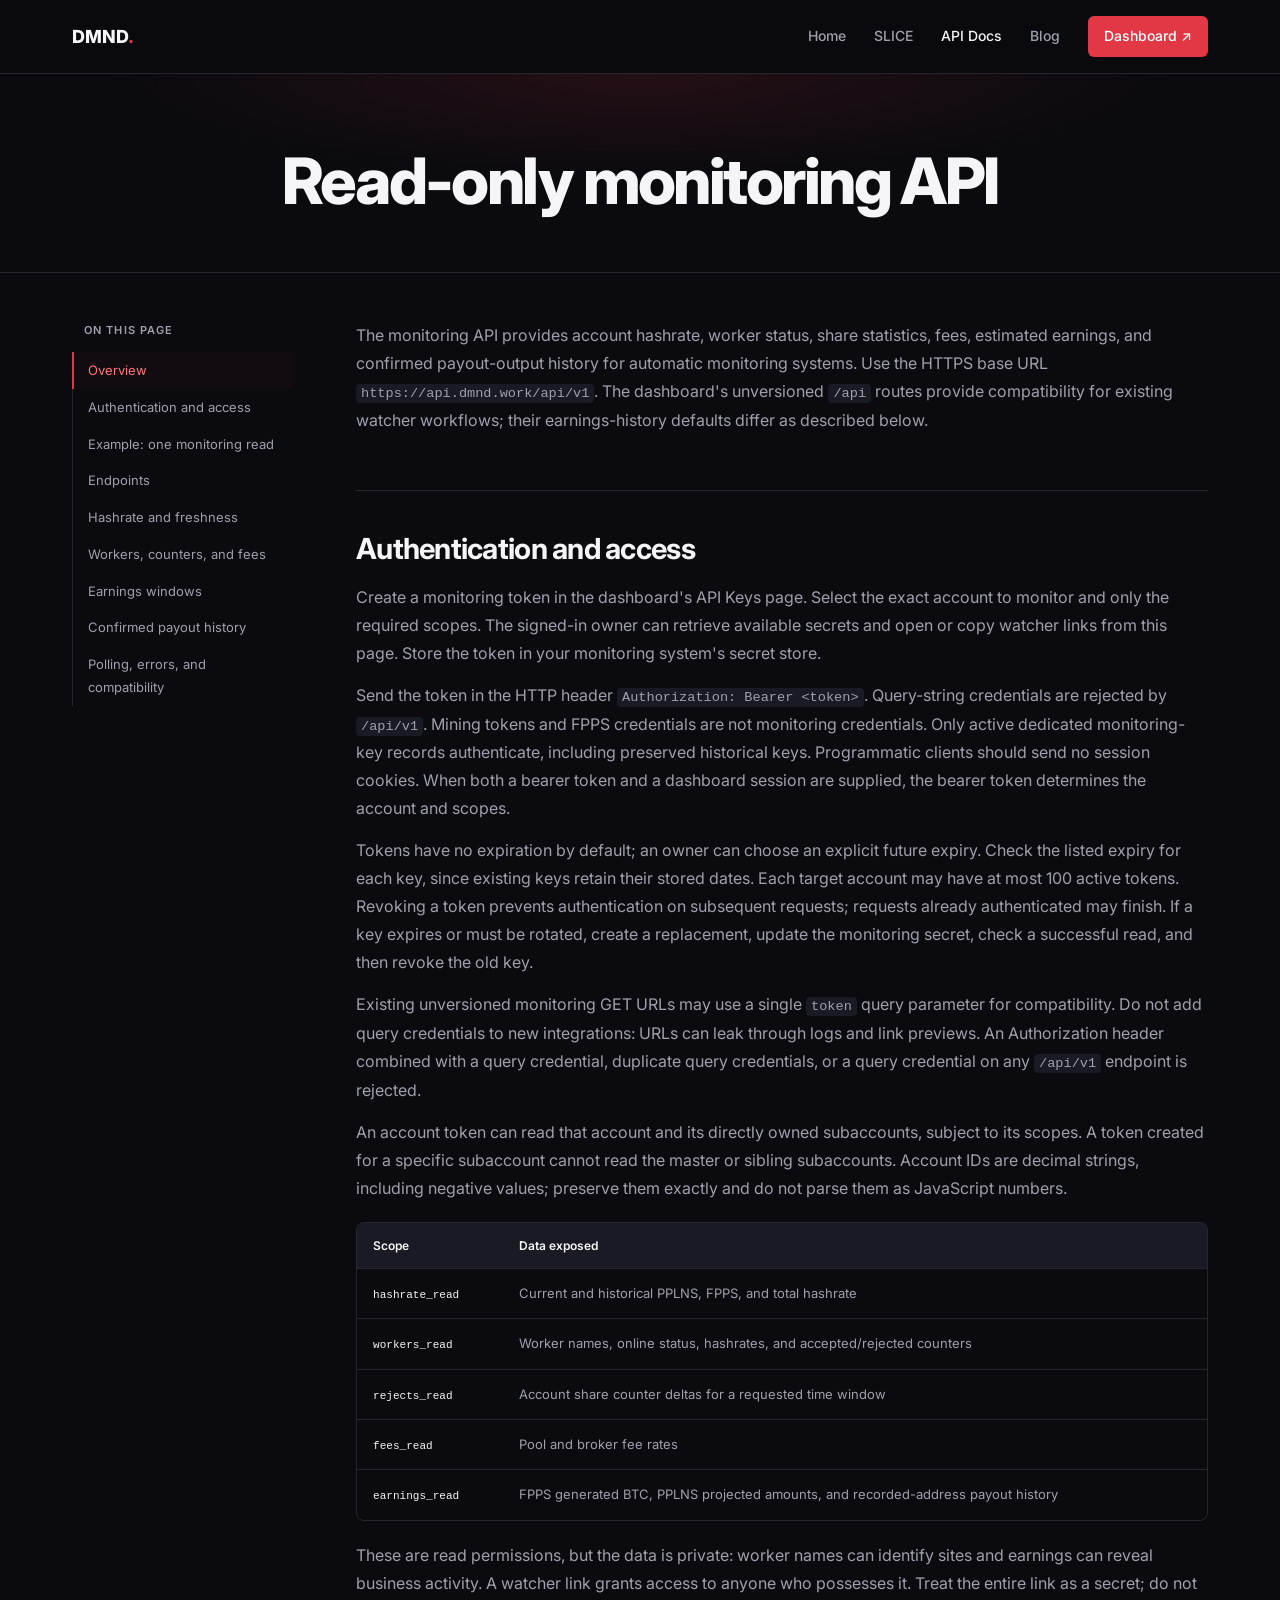
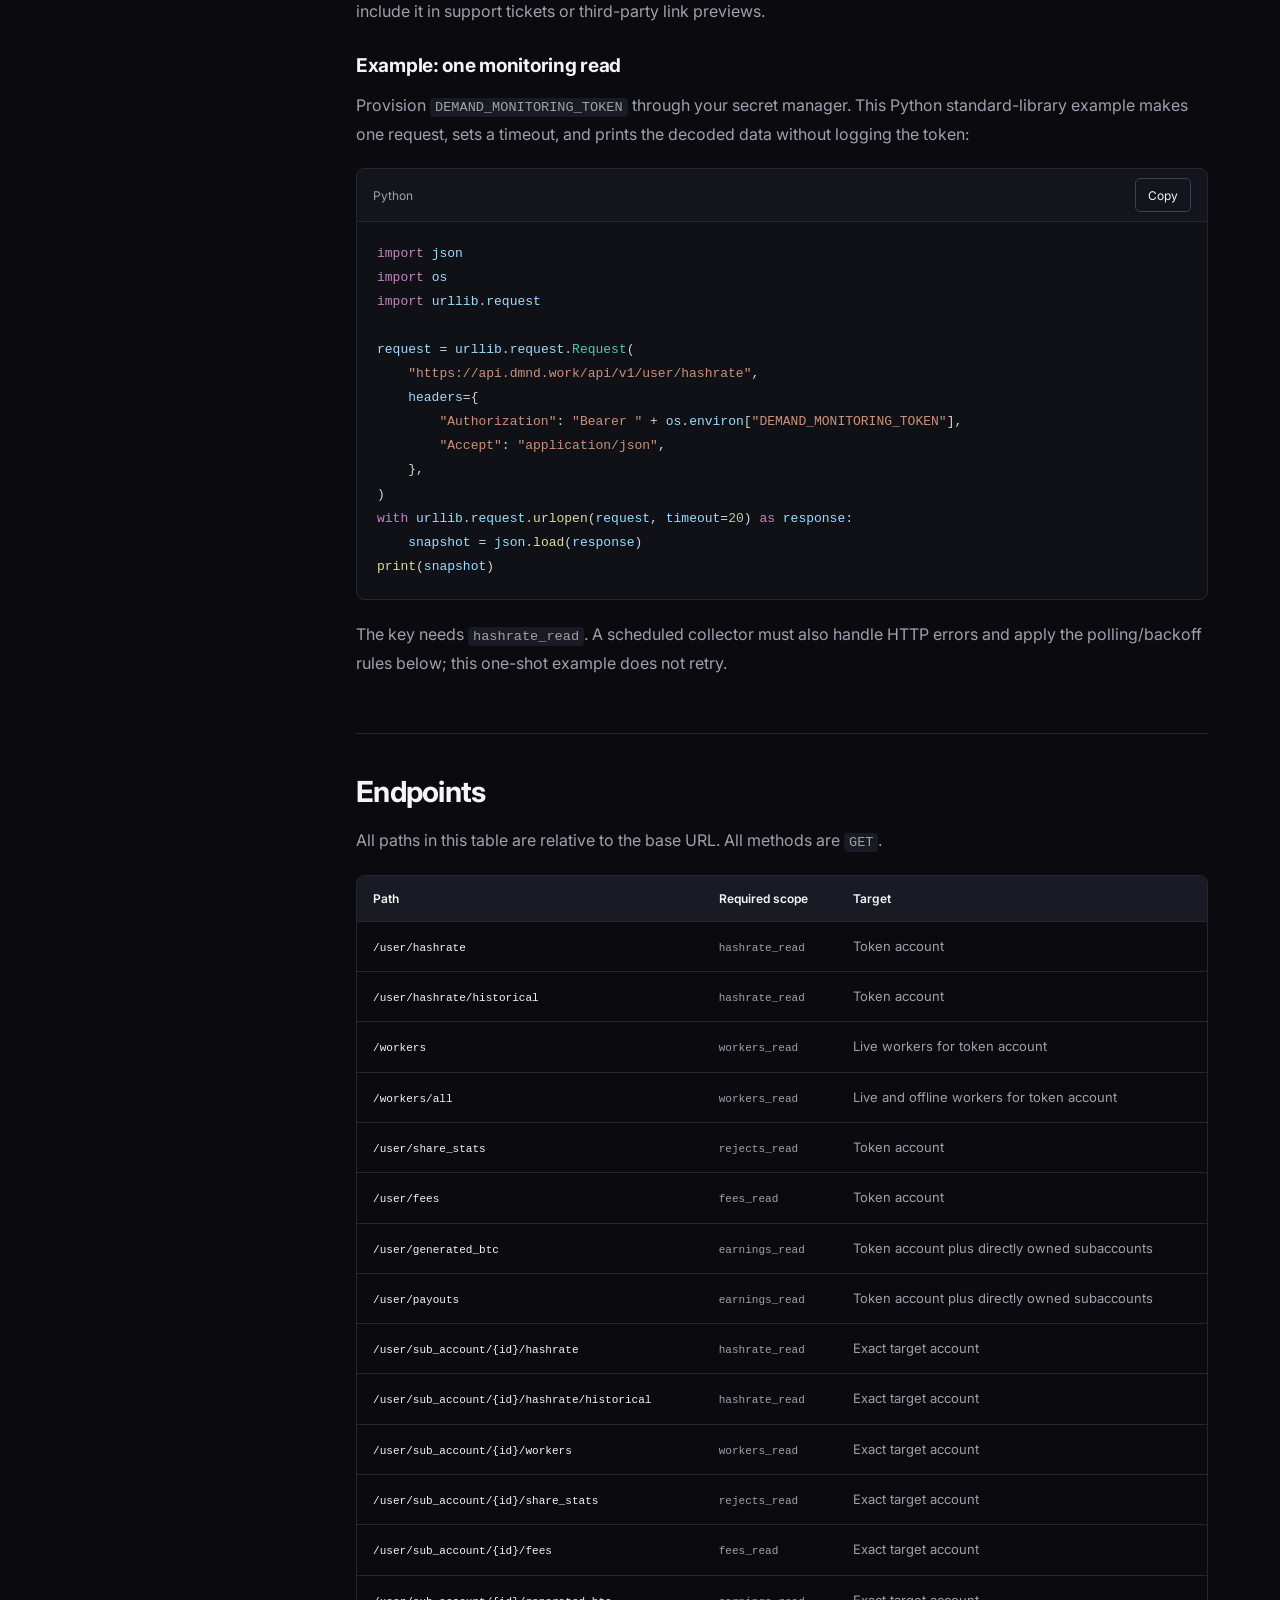
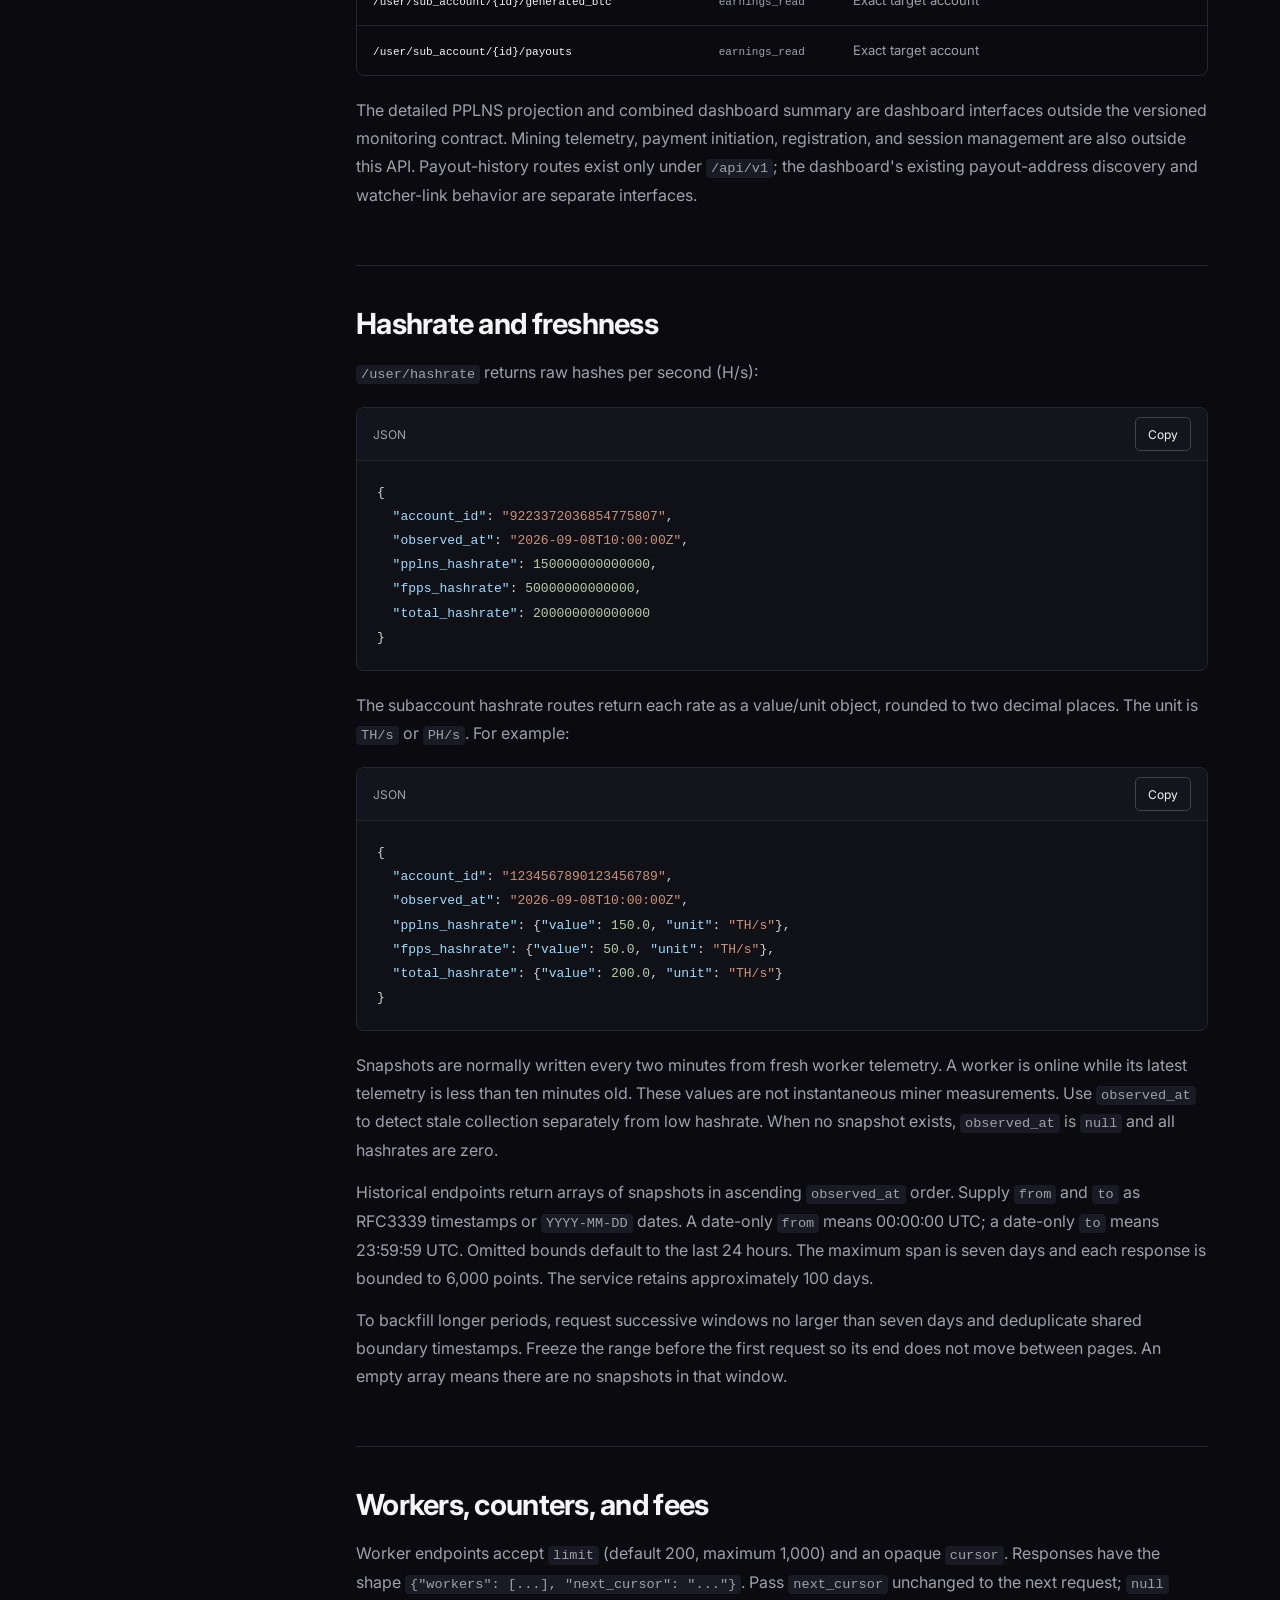
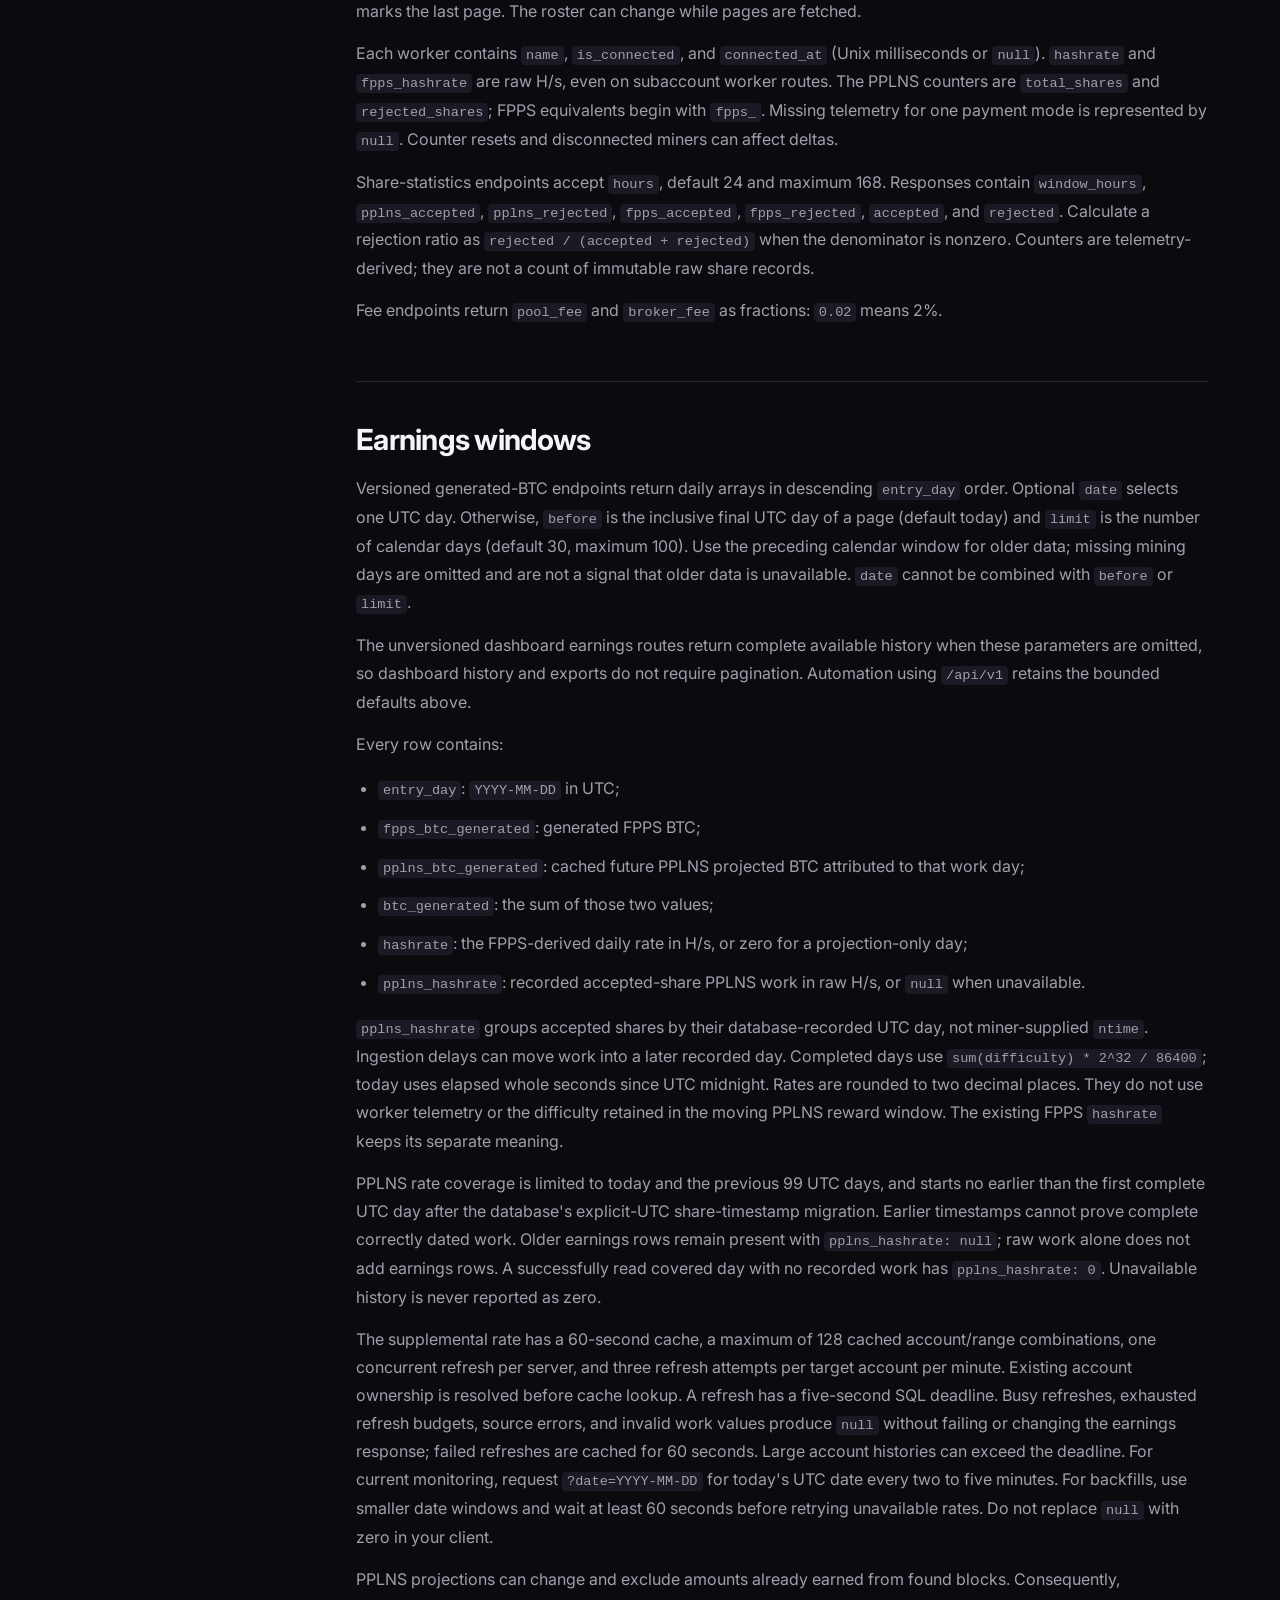
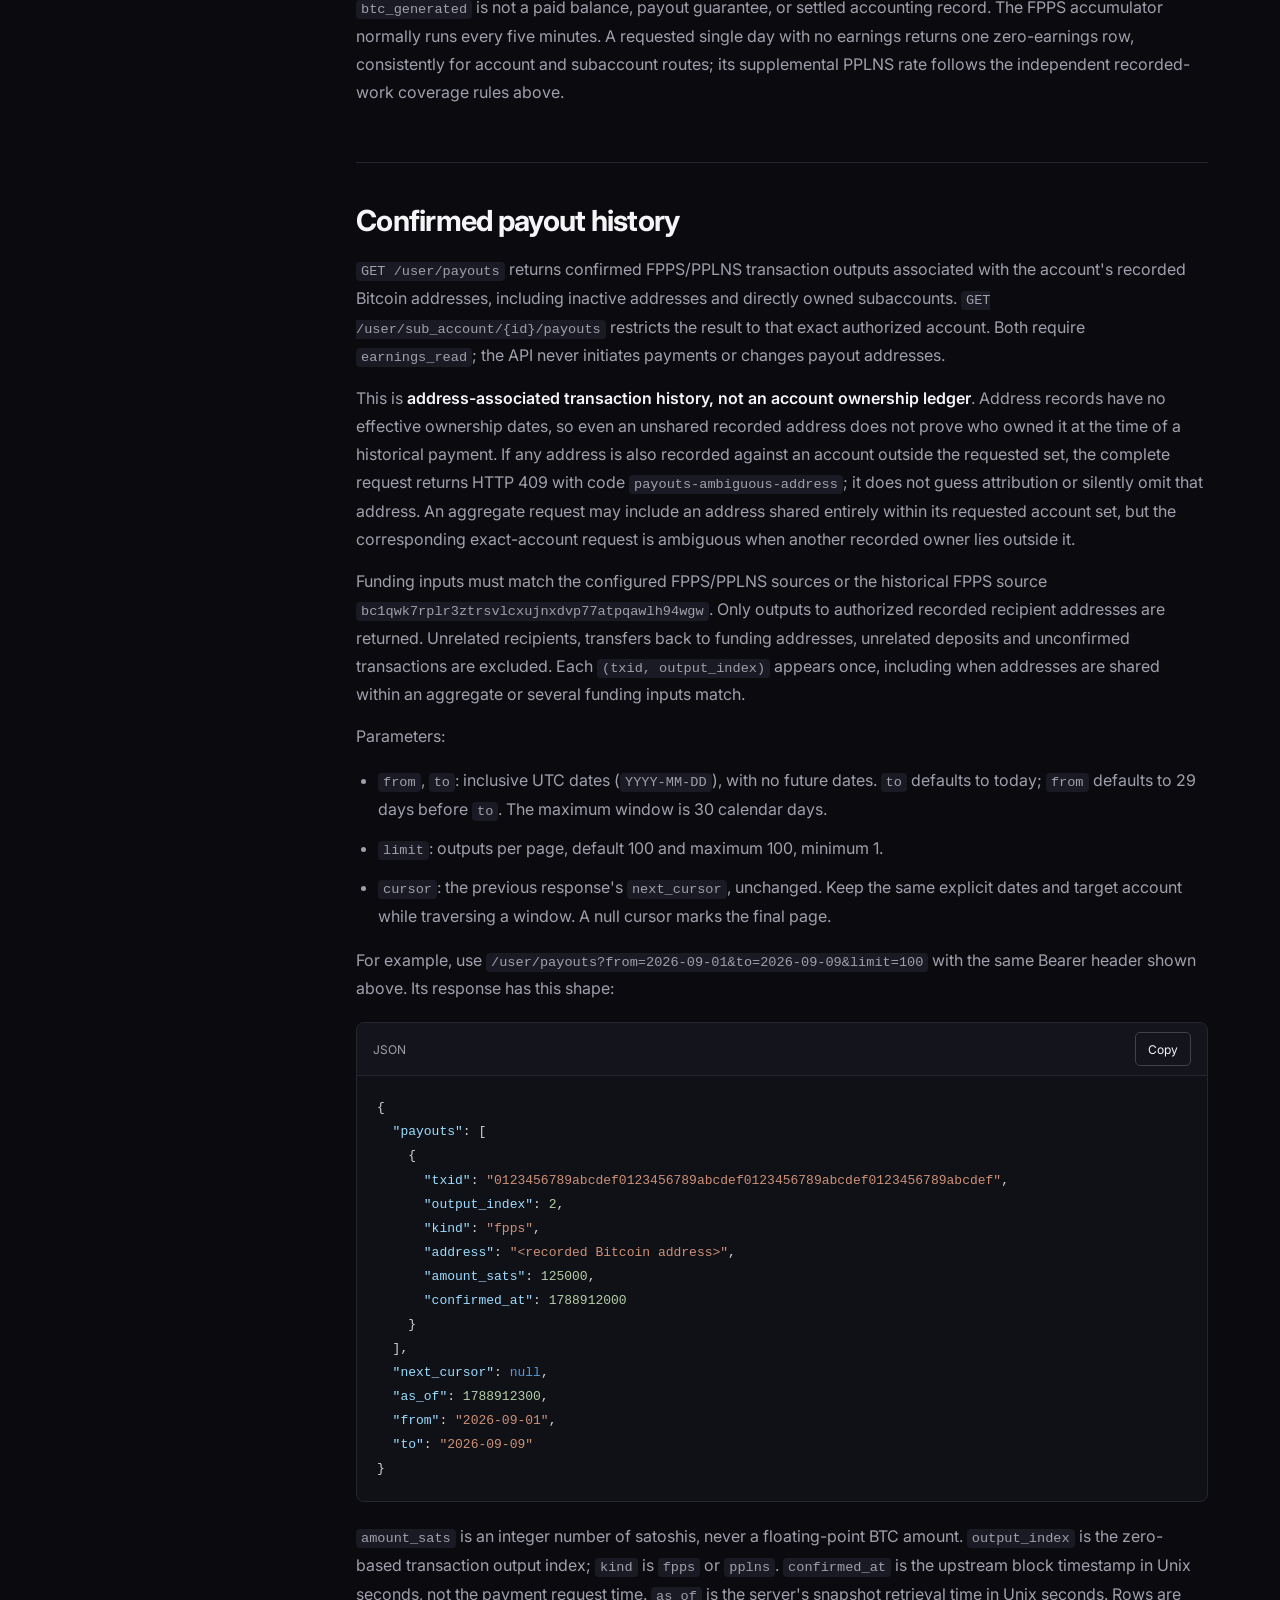
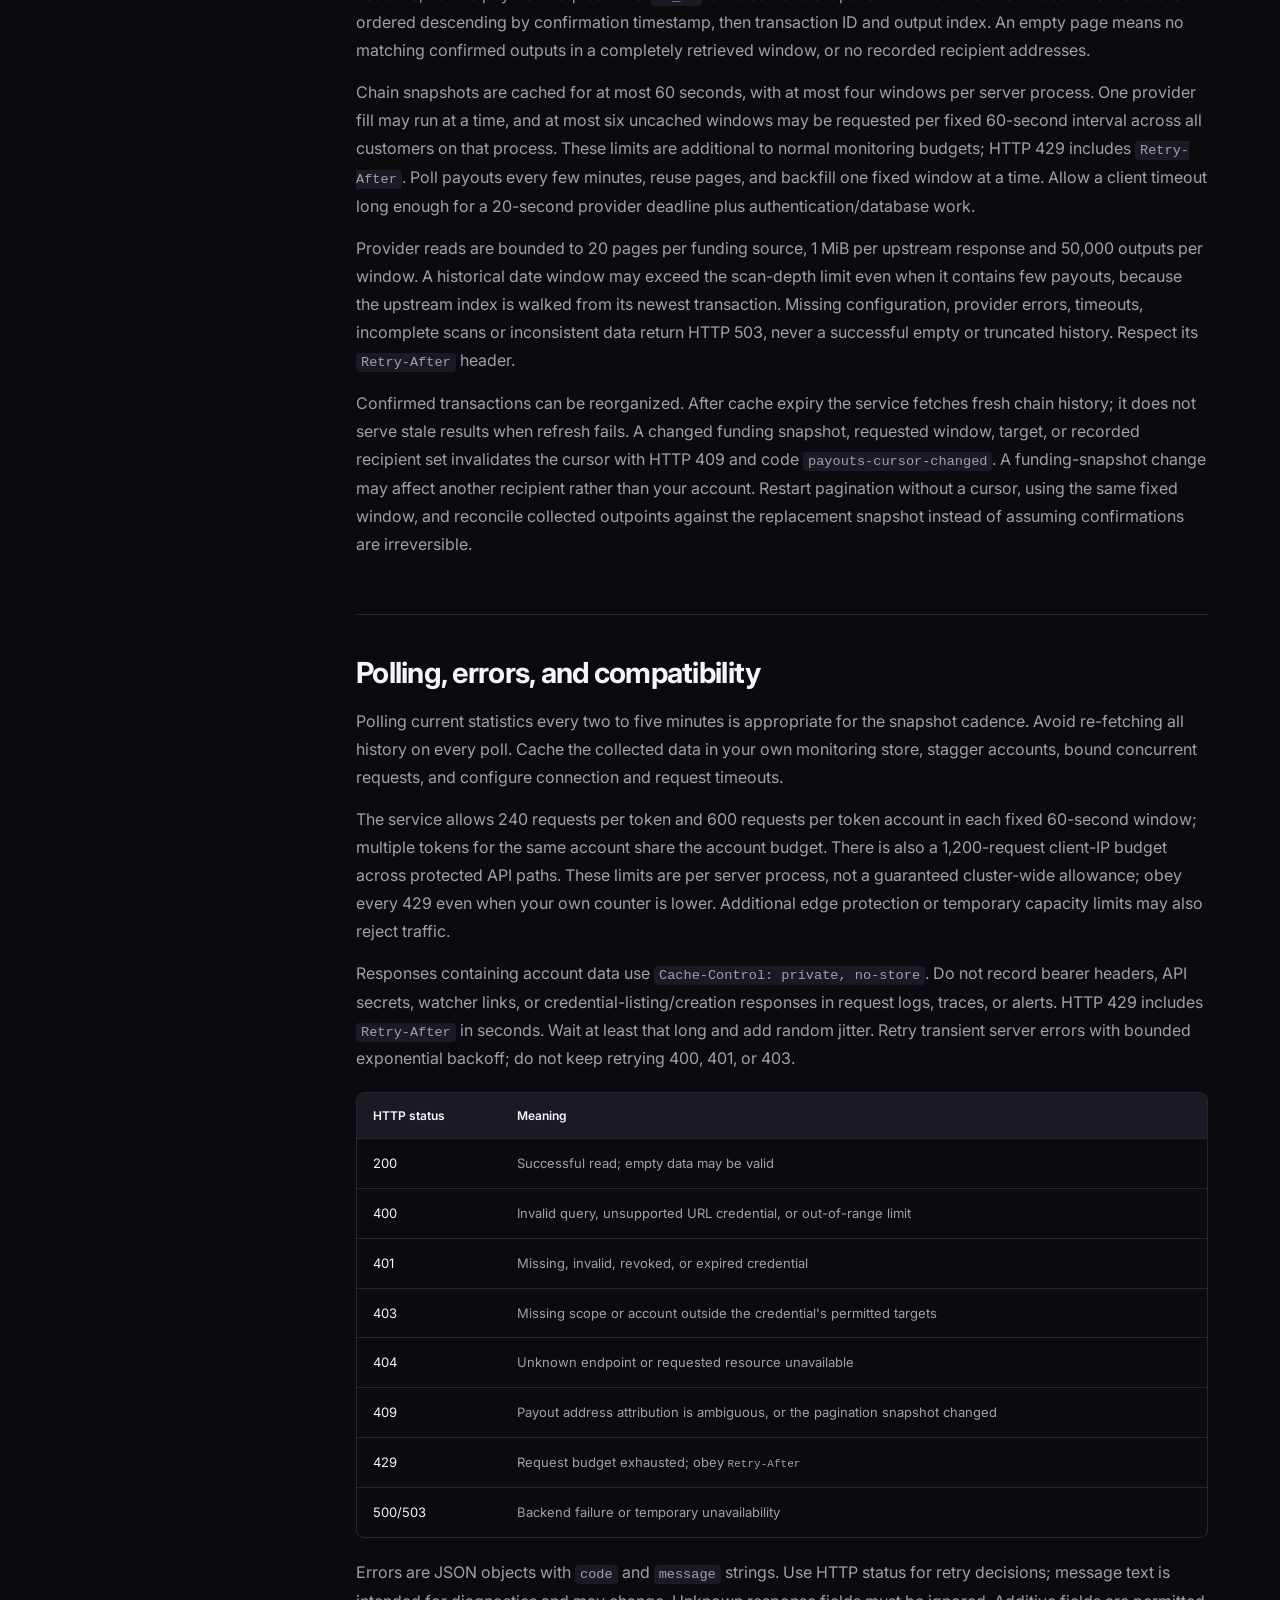
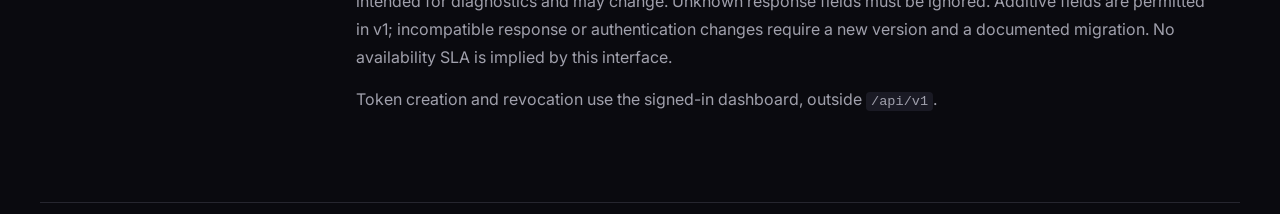
==== commit 651297b0: "add api documentation" ====
--- a/api.html
+++ b/api.html
@@ -3,10 +3,10 @@
 <head>
   <meta charset="utf-8">
   <meta name="viewport" content="width=device-width, initial-scale=1">
-  <title>Monitoring API — Your mining data, connected | DMND</title>
-  <meta name="description" content="Connect your monitoring tools to DMND. A practical guide to API keys, hashrate, workers, earnings, and confirmed payout history, with examples to get you started.">
-  <meta property="og:title" content="DMND Monitoring API — Your mining data, connected">
-  <meta property="og:description" content="Monitor your hashrate, workers, earnings, and payouts with DMND's read-only API. Get started with clear explanations and copyable examples.">
+  <title>Read-only monitoring API | DMND</title>
+  <meta name="description" content="The monitoring API provides account hashrate, worker status, share statistics, fees, estimated earnings, and confirmed payout-output history for automatic monitoring systems.">
+  <meta property="og:title" content="Read-only monitoring API | DMND">
+  <meta property="og:description" content="The monitoring API provides account hashrate, worker status, share statistics, fees, estimated earnings, and confirmed payout-output history for automatic monitoring systems.">
   <meta property="og:type" content="website">
   <meta property="og:url" content="https://www.dmnd.work/api.html">
   <meta property="og:image" content="https://www.dmnd.work/assets/img/og-image.png">
@@ -20,7 +20,7 @@
   <script src="assets/js/api.js" defer></script>
 </head>
 <body>
-  <a class="skip-link" href="#quick-start">Skip to documentation</a>
+  <a class="skip-link" href="#overview">Skip to documentation</a>
   <nav class="top" aria-label="Main navigation">
     <div class="top-inner">
       <a href="/" class="brand" aria-label="DMND home">DMND<span>.</span></a>
@@ -35,14 +35,7 @@
   </nav>
 
   <header class="hero">
-    <div class="eyebrow">MONITORING API · V1</div>
-    <h1>Your mining data,<br>connected.</h1>
-    <p class="subtitle">Bring your DMND hashrate, workers, earnings, and payouts into the tools you already use. Here’s how to get started.</p>
-    <div class="hero-actions">
-      <a href="#quick-start" class="button primary">View request example →</a>
-      <a href="#endpoints" class="button">Explore the endpoints</a>
-    </div>
-    <div class="hero-meta"><span>Read-only access</span><span>JSON responses</span><span>HTTPS</span></div>
+    <h1>Read-only monitoring API</h1>
   </header>
 
   <main class="layout">
@@ -50,53 +43,64 @@
       <div class="toc-label">On this page</div>
       <nav aria-label="On this page">
         <ul>
-          <li><a href="#quick-start">Quick start</a></li>
-          <li><a href="#authentication">API keys &amp; permissions</a></li>
-          <li><a href="#endpoints">Choose an endpoint</a></li>
-          <li><a href="#hashrate">Hashrate</a></li>
-          <li><a href="#workers">Workers</a></li>
-          <li><a href="#shares-fees">Shares &amp; fees</a></li>
-          <li><a href="#earnings">Estimated earnings</a></li>
-          <li><a href="#payouts">Confirmed payouts</a></li>
-          <li><a href="#subaccounts">Subaccounts</a></li>
-          <li><a href="#polling">Polling &amp; limits</a></li>
-          <li><a href="#errors">Errors &amp; troubleshooting</a></li>
-          <li><a href="#reading-data">Reading the values</a></li>
+          <li><a href="#overview">Overview</a></li>
+          <li><a href="#authentication">Authentication and access</a></li>
+          <li><a href="#quick-start">Example: one monitoring read</a></li>
+          <li><a href="#endpoints">Endpoints</a></li>
+          <li><a href="#hashrate">Hashrate and freshness</a></li>
+          <li><a href="#workers">Workers, counters, and fees</a></li>
+          <li><a href="#earnings">Earnings windows</a></li>
+          <li><a href="#payouts">Confirmed payout history</a></li>
+          <li><a href="#polling">Polling, errors, and compatibility</a></li>
         </ul>
       </nav>
-      <div class="toc-note">Need an API key?<a href="https://dashboard.dmnd.work">Open your dashboard ↗</a></div>
     </aside>
 
     <details class="mobile-toc">
       <summary>On this page</summary>
       <nav aria-label="Mobile documentation contents">
-        <a href="#quick-start">Quick start</a><a href="#authentication">API keys &amp; permissions</a>
-        <a href="#endpoints">Endpoints</a><a href="#hashrate">Hashrate</a>
-        <a href="#workers">Workers</a><a href="#shares-fees">Shares &amp; fees</a>
-        <a href="#earnings">Estimated earnings</a><a href="#payouts">Confirmed payouts</a>
-        <a href="#subaccounts">Subaccounts</a><a href="#polling">Polling &amp; limits</a>
-        <a href="#errors">Errors &amp; troubleshooting</a><a href="#reading-data">Reading the values</a>
+        <a href="#overview">Overview</a>
+        <a href="#authentication">Authentication and access</a>
+        <a href="#quick-start">Example: one monitoring read</a>
+        <a href="#endpoints">Endpoints</a>
+        <a href="#hashrate">Hashrate and freshness</a>
+        <a href="#workers">Workers, counters, and fees</a>
+        <a href="#earnings">Earnings windows</a>
+        <a href="#payouts">Confirmed payout history</a>
+        <a href="#polling">Polling, errors, and compatibility</a>
       </nav>
     </details>
 
     <article aria-label="Monitoring API documentation">
-      <!-- Source: demand-user-dashboard-server/monitoring-api.md. Plain-language presentation; API facts, limits, and caveats are sourced only from that document. -->
-      <section id="quick-start" aria-labelledby="quick-start-title">
-        <h2 id="quick-start-title">Example API request</h2>
-        <p>The monitoring API lets your software read your mining activity automatically: account hashrate, worker status, share statistics, fees, estimated earnings, and confirmed payout-output history. Access is read-only.</p>
-        <div class="base-url">
-          <div><small>Base URL · the start of every request</small><code id="base-url">https://api.dmnd.work/api/v1</code></div>
-          <button class="copy-button" type="button" data-copy="base-url" aria-label="Copy base URL" hidden>Copy</button>
-        </div>
-        <p>This Python example reads the latest account hashrate. It uses the following credentials and permission:</p>
-        <ul class="example-requirements">
-          <li><strong>Monitoring token.</strong> A dedicated token created in the <a href="https://dashboard.dmnd.work">dashboard’s API Keys page</a> for the exact account being monitored.</li>
-          <li><strong>Required permission.</strong> The token needs the <code>hashrate_read</code> scope.</li>
-          <li><strong>Secret storage.</strong> The token is stored in the monitoring system’s secret store and supplied through the secret manager as <code>DEMAND_MONITORING_TOKEN</code>.</li>
-        </ul>
-        <div class="code-block">
-          <div class="code-header"><span>Python · no extra packages needed</span><button class="copy-button" type="button" data-copy="quickstart-python" aria-label="Copy Python example" hidden>Copy</button></div>
-          <pre tabindex="0" aria-label="Python request example"><code class="language-python" id="quickstart-python"><span class="syntax-keyword">import</span> <span class="syntax-variable">json</span>
+      <!-- Source: demand-user-dashboard-server/monitoring-api.md. Source wording and order are preserved; only Markdown formatting is converted to HTML. -->
+      <section id="overview" aria-label="Overview">
+        <p>The monitoring API provides account hashrate, worker status, share statistics, fees, estimated earnings, and confirmed payout-output history for automatic monitoring systems. Use the HTTPS base URL <code>https://api.dmnd.work/api/v1</code>. The dashboard's unversioned <code>/api</code> routes provide compatibility for existing watcher workflows; their earnings-history defaults differ as described below.</p>
+      </section>
+      <section id="authentication" aria-labelledby="authentication-title">
+        <h2 id="authentication-title">Authentication and access</h2>
+        <p>Create a monitoring token in the dashboard's API Keys page. Select the exact account to monitor and only the required scopes. The signed-in owner can retrieve available secrets and open or copy watcher links from this page. Store the token in your monitoring system's secret store.</p>
+        <p>Send the token in the HTTP header <code>Authorization: Bearer &lt;token&gt;</code>. Query-string credentials are rejected by <code>/api/v1</code>. Mining tokens and FPPS credentials are not monitoring credentials. Only active dedicated monitoring-key records authenticate, including preserved historical keys. Programmatic clients should send no session cookies. When both a bearer token and a dashboard session are supplied, the bearer token determines the account and scopes.</p>
+        <p>Tokens have no expiration by default; an owner can choose an explicit future expiry. Check the listed expiry for each key, since existing keys retain their stored dates. Each target account may have at most 100 active tokens. Revoking a token prevents authentication on subsequent requests; requests already authenticated may finish. If a key expires or must be rotated, create a replacement, update the monitoring secret, check a successful read, and then revoke the old key.</p>
+        <p>Existing unversioned monitoring GET URLs may use a single <code>token</code> query parameter for compatibility. Do not add query credentials to new integrations: URLs can leak through logs and link previews. An Authorization header combined with a query credential, duplicate query credentials, or a query credential on any <code>/api/v1</code> endpoint is rejected.</p>
+        <p>An account token can read that account and its directly owned subaccounts, subject to its scopes. A token created for a specific subaccount cannot read the master or sibling subaccounts. Account IDs are decimal strings, including negative values; preserve them exactly and do not parse them as JavaScript numbers.</p>
+        <div class="table-wrap" role="region" aria-label="Scopes" tabindex="0">
+          <table>
+            <thead><tr><th scope="col">Scope</th><th scope="col">Data exposed</th></tr></thead>
+            <tbody>
+              <tr><td><code>hashrate_read</code></td><td>Current and historical PPLNS, FPPS, and total hashrate</td></tr>
+              <tr><td><code>workers_read</code></td><td>Worker names, online status, hashrates, and accepted/rejected counters</td></tr>
+              <tr><td><code>rejects_read</code></td><td>Account share counter deltas for a requested time window</td></tr>
+              <tr><td><code>fees_read</code></td><td>Pool and broker fee rates</td></tr>
+              <tr><td><code>earnings_read</code></td><td>FPPS generated BTC, PPLNS projected amounts, and recorded-address payout history</td></tr>
+            </tbody>
+          </table>
+        </div>
+        <p>These are read permissions, but the data is private: worker names can identify sites and earnings can reveal business activity. A watcher link grants access to anyone who possesses it. Treat the entire link as a secret; do not include it in support tickets or third-party link previews.</p>
+        <h3 id="quick-start">Example: one monitoring read</h3>
+        <p>Provision <code>DEMAND_MONITORING_TOKEN</code> through your secret manager. This Python standard-library example makes one request, sets a timeout, and prints the decoded data without logging the token:</p>
+        <div class="code-block">
+          <div class="code-header"><span>Python</span><button class="copy-button" type="button" data-copy="quickstart-python" aria-label="Copy python example" hidden>Copy</button></div>
+          <pre tabindex="0" aria-label="python example"><code class="language-python" id="quickstart-python"><span class="syntax-keyword">import</span> <span class="syntax-variable">json</span>
 <span class="syntax-keyword">import</span> <span class="syntax-variable">os</span>
 <span class="syntax-keyword">import</span> <span class="syntax-variable">urllib</span><span class="syntax-punctuation">.</span><span class="syntax-variable">request</span>
 
@@ -111,74 +115,41 @@
     <span class="syntax-variable">snapshot</span> <span class="syntax-punctuation">=</span> <span class="syntax-variable">json</span><span class="syntax-punctuation">.</span><span class="syntax-function">load</span><span class="syntax-punctuation">(</span><span class="syntax-variable">response</span><span class="syntax-punctuation">)</span>
 <span class="syntax-function">print</span><span class="syntax-punctuation">(</span><span class="syntax-variable">snapshot</span><span class="syntax-punctuation">)</span></code></pre>
         </div>
-        <p class="small">This example makes one request, sets a timeout, and prints the decoded response without logging the token. It does not retry. Before scheduling it to run repeatedly, add <a href="#errors">error handling</a> and follow the <a href="#polling">polling guidance</a>.</p>
-        <div class="callout tip"><p><strong>What you’ll get back:</strong> your account ID, the snapshot’s <code>observed_at</code> timestamp, and separate PPLNS, FPPS, and total rates. <a href="#hashrate">See the example response →</a></p></div>
-      </section>
-
-      <section id="authentication" aria-labelledby="authentication-title">
-        <h2 id="authentication-title">API keys &amp; permissions</h2>
-        <p>A monitoring token is a secret that tells DMND which account and data your tool may access. Send it in the <code>Authorization</code> header on every request.</p>
-        <div class="code-block">
-          <div class="code-header"><span>Request header · replace the placeholder in your client</span></div>
-          <pre tabindex="0" aria-label="Authorization header"><code class="language-http"><span class="syntax-property">Authorization</span><span class="syntax-punctuation">:</span> <span class="syntax-keyword">Bearer</span> <span class="syntax-string">&lt;token&gt;</span></code></pre>
-        </div>
-        <p>Create a dedicated monitoring key in the dashboard’s <strong>API Keys</strong> page, selecting the exact account and only the required scopes. Mining tokens and FPPS credentials won’t work here. Programmatic clients should send no session cookies; if both a session and a bearer token are supplied, the bearer token decides the account and permissions.</p>
-        <div class="table-wrap" role="region" aria-label="API key permissions" tabindex="0">
+        <p>The key needs <code>hashrate_read</code>. A scheduled collector must also handle HTTP errors and apply the polling/backoff rules below; this one-shot example does not retry.</p>
+      </section>
+      <section id="endpoints" aria-labelledby="endpoints-title">
+        <h2 id="endpoints-title">Endpoints</h2>
+        <p>All paths in this table are relative to the base URL. All methods are <code>GET</code>.</p>
+        <div class="table-wrap" role="region" aria-label="Endpoints" tabindex="0">
           <table>
-            <thead><tr><th scope="col">Permission (scope)</th><th scope="col">What it lets you read</th></tr></thead>
+            <thead><tr><th scope="col">Path</th><th scope="col">Required scope</th><th scope="col">Target</th></tr></thead>
             <tbody>
-              <tr><td><code>hashrate_read</code></td><td>Current and historical PPLNS, FPPS, and total hashrate.</td></tr>
-              <tr><td><code>workers_read</code></td><td>Worker names, online status, hashrates, and accepted/rejected counters.</td></tr>
-              <tr><td><code>rejects_read</code></td><td>Accepted and rejected share counter changes over a time window.</td></tr>
-              <tr><td><code>fees_read</code></td><td>Pool and broker fee rates.</td></tr>
-              <tr><td><code>earnings_read</code></td><td>Generated FPPS BTC, projected PPLNS BTC, and confirmed payout history for recorded addresses.</td></tr>
+              <tr><td><code>/user/hashrate</code></td><td><code>hashrate_read</code></td><td>Token account</td></tr>
+              <tr><td><code>/user/hashrate/historical</code></td><td><code>hashrate_read</code></td><td>Token account</td></tr>
+              <tr><td><code>/workers</code></td><td><code>workers_read</code></td><td>Live workers for token account</td></tr>
+              <tr><td><code>/workers/all</code></td><td><code>workers_read</code></td><td>Live and offline workers for token account</td></tr>
+              <tr><td><code>/user/share_stats</code></td><td><code>rejects_read</code></td><td>Token account</td></tr>
+              <tr><td><code>/user/fees</code></td><td><code>fees_read</code></td><td>Token account</td></tr>
+              <tr><td><code>/user/generated_btc</code></td><td><code>earnings_read</code></td><td>Token account plus directly owned subaccounts</td></tr>
+              <tr><td><code>/user/payouts</code></td><td><code>earnings_read</code></td><td>Token account plus directly owned subaccounts</td></tr>
+              <tr><td><code>/user/sub_account/{id}/hashrate</code></td><td><code>hashrate_read</code></td><td>Exact target account</td></tr>
+              <tr><td><code>/user/sub_account/{id}/hashrate/historical</code></td><td><code>hashrate_read</code></td><td>Exact target account</td></tr>
+              <tr><td><code>/user/sub_account/{id}/workers</code></td><td><code>workers_read</code></td><td>Exact target account</td></tr>
+              <tr><td><code>/user/sub_account/{id}/share_stats</code></td><td><code>rejects_read</code></td><td>Exact target account</td></tr>
+              <tr><td><code>/user/sub_account/{id}/fees</code></td><td><code>fees_read</code></td><td>Exact target account</td></tr>
+              <tr><td><code>/user/sub_account/{id}/generated_btc</code></td><td><code>earnings_read</code></td><td>Exact target account</td></tr>
+              <tr><td><code>/user/sub_account/{id}/payouts</code></td><td><code>earnings_read</code></td><td>Exact target account</td></tr>
             </tbody>
           </table>
         </div>
-        <div class="callout"><p><strong>Keep the token private.</strong> Give each key only the permissions your tool needs. For new integrations, keep tokens out of request URLs: <code>/api/v1</code> rejects query-string credentials. The legacy exception is explained below. Worker names can identify sites, and earnings can reveal business activity. Anyone with a watcher link can access the data it exposes, so treat the entire link as a secret. Don’t include it in support tickets or third-party link previews. Keep bearer headers, API secrets, watcher links, and responses that create or list credentials out of request logs, traces, and alerts.</p></div>
-        <details>
-          <summary>Expiry, replacement keys, and older integrations</summary>
-          <div class="details-body">
-            <p><strong>Tokens have no expiration by default.</strong> An owner can choose an explicit future expiry. Check the listed expiry for each key, since existing keys retain their stored dates. Each target account may have at most <strong>100 active tokens</strong>.</p>
-            <p>Revoking a token prevents authentication on subsequent requests; requests already authenticated may finish. If a key expires or must be rotated, create a replacement, update the monitoring secret, check a successful read, and then revoke the old key.</p>
-            <p>Token creation and revocation use the signed-in dashboard, outside <code>/api/v1</code>.</p>
-            <p>The signed-in owner can retrieve available secrets and open or copy watcher links from API Keys. Only active dedicated monitoring-key records authenticate, including preserved historical keys.</p>
-            <p>The dashboard’s unversioned <code>/api</code> routes support existing watcher workflows. Existing unversioned monitoring GET URLs may use a single <code>token</code> query parameter for compatibility. Don’t use that pattern for new integrations: URLs can leak through logs and link previews. Combining a query credential with an Authorization header, supplying duplicate query credentials, or sending any query credential to <code>/api/v1</code> is rejected.</p>
-          </div>
-        </details>
-      </section>
-
-      <section id="endpoints" aria-labelledby="endpoints-title">
-        <h2 id="endpoints-title">Choose what you want to read</h2>
-        <p>Each path below is relative to the base URL. All endpoints use <code>GET</code> to read the data described in this reference.</p>
-        <div class="table-wrap" role="region" aria-label="Account endpoints" tabindex="0">
-          <table>
-            <caption>Account endpoints · all paths start after <code>/api/v1</code></caption>
-            <thead><tr><th scope="col">I want to…</th><th scope="col">GET path</th><th scope="col">Permission</th></tr></thead>
-            <tbody>
-              <tr><td><a href="#hashrate">Check current hashrate</a></td><td><code>/user/hashrate</code></td><td><code>hashrate_read</code></td></tr>
-              <tr><td><a href="#hashrate-history">Chart past hashrate</a></td><td><code>/user/hashrate/historical</code></td><td><code>hashrate_read</code></td></tr>
-              <tr><td><a href="#workers">List live workers</a></td><td><code>/workers</code></td><td><code>workers_read</code></td></tr>
-              <tr><td><a href="#workers">Include offline workers</a></td><td><code>/workers/all</code></td><td><code>workers_read</code></td></tr>
-              <tr><td><a href="#shares-fees">Check accepted / rejected shares</a></td><td><code>/user/share_stats</code></td><td><code>rejects_read</code></td></tr>
-              <tr><td><a href="#shares-fees">Look up my fee rates</a></td><td><code>/user/fees</code></td><td><code>fees_read</code></td></tr>
-              <tr><td><a href="#earnings">Read daily estimated earnings</a></td><td><code>/user/generated_btc</code></td><td><code>earnings_read</code></td></tr>
-              <tr><td><a href="#payouts">Read confirmed payout outputs</a></td><td><code>/user/payouts</code></td><td><code>earnings_read</code></td></tr>
-            </tbody>
-          </table>
-        </div>
-        <p class="small">These routes read the token’s account. <strong>Earnings and payouts also include directly owned subaccounts.</strong> To select one exact account, use the <a href="#subaccounts">subaccount routes</a>.</p>
-        <p class="small">Detailed PPLNS projections and the combined dashboard summary are dashboard interfaces outside the versioned monitoring contract. Mining telemetry, payment initiation, registration, and session management are also outside this API.</p>
-      </section>
-
+        <p>The detailed PPLNS projection and combined dashboard summary are dashboard interfaces outside the versioned monitoring contract. Mining telemetry, payment initiation, registration, and session management are also outside this API. Payout-history routes exist only under <code>/api/v1</code>; the dashboard's existing payout-address discovery and watcher-link behavior are separate interfaces.</p>
+      </section>
       <section id="hashrate" aria-labelledby="hashrate-title">
-        <h2 id="hashrate-title">Hashrate</h2>
-        <div class="endpoint"><span class="method">GET</span><code>/user/hashrate</code></div>
-        <p class="scope">Requires <a href="#authentication"><code>hashrate_read</code></a></p>
-        <p>Read the latest account snapshot, with separate PPLNS, FPPS, and total rates. This endpoint returns all three in raw <strong>hashes per second (H/s)</strong>.</p>
-        <div class="code-block">
-          <div class="code-header"><span>Example response</span><button class="copy-button" type="button" data-copy="hashrate-json" aria-label="Copy hashrate response" hidden>Copy</button></div>
-          <pre tabindex="0" aria-label="Hashrate response"><code class="language-json" id="hashrate-json"><span class="syntax-punctuation">{</span>
+        <h2 id="hashrate-title">Hashrate and freshness</h2>
+        <p><code>/user/hashrate</code> returns raw hashes per second (H/s):</p>
+        <div class="code-block">
+          <div class="code-header"><span>JSON</span><button class="copy-button" type="button" data-copy="hashrate-json" aria-label="Copy json example" hidden>Copy</button></div>
+          <pre tabindex="0" aria-label="json example"><code class="language-json" id="hashrate-json"><span class="syntax-punctuation">{</span>
   <span class="syntax-property">"account_id"</span><span class="syntax-punctuation">:</span> <span class="syntax-string">"9223372036854775807"</span><span class="syntax-punctuation">,</span>
   <span class="syntax-property">"observed_at"</span><span class="syntax-punctuation">:</span> <span class="syntax-string">"2026-09-08T10:00:00Z"</span><span class="syntax-punctuation">,</span>
   <span class="syntax-property">"pplns_hashrate"</span><span class="syntax-punctuation">:</span> <span class="syntax-number">150000000000000</span><span class="syntax-punctuation">,</span>
@@ -186,129 +157,61 @@
   <span class="syntax-property">"total_hashrate"</span><span class="syntax-punctuation">:</span> <span class="syntax-number">200000000000000</span>
 <span class="syntax-punctuation">}</span></code></pre>
         </div>
-        <p>Snapshots are normally saved <strong>every two minutes</strong> using fresh worker telemetry. A worker counts as online while its latest telemetry is less than ten minutes old. These are periodic snapshots, so they may differ from an instantaneous miner reading.</p>
-        <div class="callout tip"><p><strong>Check the timestamp as well as the rate.</strong> Use <code>observed_at</code> to detect stale collection separately from low hashrate. If there is no snapshot yet, <code>observed_at</code> is <code>null</code> and all rates are zero.</p></div>
-        <h3 id="hashrate-history">Looking back in time</h3>
-        <div class="endpoint"><span class="method">GET</span><code>/user/hashrate/historical</code></div>
-        <p>This returns an array of snapshots in ascending <code>observed_at</code> order—oldest first. Supply <code>from</code> and <code>to</code> as RFC3339 timestamps or <code>YYYY-MM-DD</code> dates. Omitted bounds default to the last 24 hours.</p>
-        <div class="table-wrap" role="region" aria-label="Historical hashrate parameters" tabindex="0">
-          <table>
-            <thead><tr><th scope="col">Parameter</th><th scope="col">How to use it</th></tr></thead>
-            <tbody>
-              <tr><td><code>from</code></td><td>Start timestamp (RFC3339) or UTC date, such as <code>2026-09-01</code>. A date alone starts at 00:00:00 UTC.</td></tr>
-              <tr><td><code>to</code></td><td>End timestamp or UTC date. A date alone ends at 23:59:59 UTC.</td></tr>
-            </tbody>
-          </table>
-        </div>
-        <p>Each request covers at most <strong>seven days</strong> and returns at most <strong>6,000 points</strong>. Approximately 100 days are retained. To collect a longer history, request successive windows up to seven days each and remove duplicate boundary timestamps. Fix the range before your first request so its end does not move between pages. An empty array means there are no snapshots in that window.</p>
-      </section>
-
+        <p>The subaccount hashrate routes return each rate as a value/unit object, rounded to two decimal places. The unit is <code>TH/s</code> or <code>PH/s</code>. For example:</p>
+        <div class="code-block">
+          <div class="code-header"><span>JSON</span><button class="copy-button" type="button" data-copy="subaccount-json" aria-label="Copy json example" hidden>Copy</button></div>
+          <pre tabindex="0" aria-label="json example"><code class="language-json" id="subaccount-json"><span class="syntax-punctuation">{</span>
+  <span class="syntax-property">"account_id"</span><span class="syntax-punctuation">:</span> <span class="syntax-string">"1234567890123456789"</span><span class="syntax-punctuation">,</span>
+  <span class="syntax-property">"observed_at"</span><span class="syntax-punctuation">:</span> <span class="syntax-string">"2026-09-08T10:00:00Z"</span><span class="syntax-punctuation">,</span>
+  <span class="syntax-property">"pplns_hashrate"</span><span class="syntax-punctuation">:</span> <span class="syntax-punctuation">{</span><span class="syntax-property">"value"</span><span class="syntax-punctuation">:</span> <span class="syntax-number">150.0</span><span class="syntax-punctuation">,</span> <span class="syntax-property">"unit"</span><span class="syntax-punctuation">:</span> <span class="syntax-string">"TH/s"</span><span class="syntax-punctuation">}</span><span class="syntax-punctuation">,</span>
+  <span class="syntax-property">"fpps_hashrate"</span><span class="syntax-punctuation">:</span> <span class="syntax-punctuation">{</span><span class="syntax-property">"value"</span><span class="syntax-punctuation">:</span> <span class="syntax-number">50.0</span><span class="syntax-punctuation">,</span> <span class="syntax-property">"unit"</span><span class="syntax-punctuation">:</span> <span class="syntax-string">"TH/s"</span><span class="syntax-punctuation">}</span><span class="syntax-punctuation">,</span>
+  <span class="syntax-property">"total_hashrate"</span><span class="syntax-punctuation">:</span> <span class="syntax-punctuation">{</span><span class="syntax-property">"value"</span><span class="syntax-punctuation">:</span> <span class="syntax-number">200.0</span><span class="syntax-punctuation">,</span> <span class="syntax-property">"unit"</span><span class="syntax-punctuation">:</span> <span class="syntax-string">"TH/s"</span><span class="syntax-punctuation">}</span>
+<span class="syntax-punctuation">}</span></code></pre>
+        </div>
+        <p>Snapshots are normally written every two minutes from fresh worker telemetry. A worker is online while its latest telemetry is less than ten minutes old. These values are not instantaneous miner measurements. Use <code>observed_at</code> to detect stale collection separately from low hashrate. When no snapshot exists, <code>observed_at</code> is <code>null</code> and all hashrates are zero.</p>
+        <p>Historical endpoints return arrays of snapshots in ascending <code>observed_at</code> order. Supply <code>from</code> and <code>to</code> as RFC3339 timestamps or <code>YYYY-MM-DD</code> dates. A date-only <code>from</code> means 00:00:00 UTC; a date-only <code>to</code> means 23:59:59 UTC. Omitted bounds default to the last 24 hours. The maximum span is seven days and each response is bounded to 6,000 points. The service retains approximately 100 days.</p>
+        <p>To backfill longer periods, request successive windows no larger than seven days and deduplicate shared boundary timestamps. Freeze the range before the first request so its end does not move between pages. An empty array means there are no snapshots in that window.</p>
+      </section>
       <section id="workers" aria-labelledby="workers-title">
-        <h2 id="workers-title">Workers</h2>
-        <div class="endpoint"><span class="method">GET</span><code>/workers</code></div>
-        <div class="endpoint"><span class="method">GET</span><code>/workers/all</code></div>
-        <p class="scope">Requires <a href="#authentication"><code>workers_read</code></a></p>
-        <p>Use <code>/workers</code> for live workers, or <code>/workers/all</code> to include offline workers. Results come in pages of <strong>200 workers by default</strong>; use <code>limit</code> to request up to <strong>1,000</strong>.</p>
-        <p>Responses have the shape <code>{"workers": [...], "next_cursor": "..."}</code>. Pass <code>next_cursor</code> back unchanged as <code>cursor</code> for the next page; it is opaque, so your client should not interpret it. When it is <code>null</code>, you’re done.</p>
-        <div class="table-wrap" role="region" aria-label="Worker response fields" tabindex="0">
-          <table>
-            <thead><tr><th scope="col">Field</th><th scope="col">What it means</th></tr></thead>
-            <tbody>
-              <tr><td><code>name</code></td><td>The worker’s name.</td></tr>
-              <tr><td><code>is_connected</code></td><td>Whether the worker is online.</td></tr>
-              <tr><td><code>connected_at</code></td><td>A Unix timestamp in <strong>milliseconds</strong>, or <code>null</code>.</td></tr>
-              <tr><td><code>hashrate</code>, <code>fpps_hashrate</code></td><td>Rates in raw H/s, including on subaccount worker routes.</td></tr>
-              <tr><td><code>total_shares</code>, <code>rejected_shares</code></td><td>PPLNS share counters. The equivalent FPPS counter names begin with <code>fpps_</code>.</td></tr>
-            </tbody>
-          </table>
-        </div>
-        <p class="small">Missing telemetry for a payout mode is <code>null</code>. Worker counters can reset, disconnected miners can affect changes between readings, and the worker list can change while you fetch pages.</p>
-      </section>
-
-      <section id="shares-fees" aria-labelledby="shares-fees-title">
-        <h2 id="shares-fees-title">Shares &amp; fees</h2>
-        <h3>Check your rejection rate</h3>
-        <div class="endpoint"><span class="method">GET</span><code>/user/share_stats?hours=24</code></div>
-        <p class="scope">Requires <a href="#authentication"><code>rejects_read</code></a></p>
-        <p>This endpoint reports changes in accepted and rejected share counters over your chosen window. The <code>hours</code> parameter defaults to <strong>24</strong> and can be at most <strong>168</strong> (seven days).</p>
-        <p>The response includes <code>window_hours</code>, <code>pplns_accepted</code>, <code>pplns_rejected</code>, <code>fpps_accepted</code>, <code>fpps_rejected</code>, <code>accepted</code>, and <code>rejected</code>.</p>
-        <div class="callout tip"><p><strong>Rejection ratio:</strong> <code>rejected / (accepted + rejected)</code>. Only calculate it when <code>accepted + rejected</code> is not zero.</p></div>
-        <p class="small">These numbers come from telemetry counter changes, rather than an immutable record of every raw share.</p>
-        <h3>Read your pool and broker fees</h3>
-        <div class="endpoint"><span class="method">GET</span><code>/user/fees</code></div>
-        <p class="scope">Requires <a href="#authentication"><code>fees_read</code></a></p>
-        <p>The response contains <code>pool_fee</code> and <code>broker_fee</code>. Both are fractions: <strong><code>0.02</code> means 2%</strong>.</p>
-      </section>
-
+        <h2 id="workers-title">Workers, counters, and fees</h2>
+        <p>Worker endpoints accept <code>limit</code> (default 200, maximum 1,000) and an opaque <code>cursor</code>. Responses have the shape <code>{&quot;workers&quot;: [...], &quot;next_cursor&quot;: &quot;...&quot;}</code>. Pass <code>next_cursor</code> unchanged to the next request; <code>null</code> marks the last page. The roster can change while pages are fetched.</p>
+        <p>Each worker contains <code>name</code>, <code>is_connected</code>, and <code>connected_at</code> (Unix milliseconds or <code>null</code>). <code>hashrate</code> and <code>fpps_hashrate</code> are raw H/s, even on subaccount worker routes. The PPLNS counters are <code>total_shares</code> and <code>rejected_shares</code>; FPPS equivalents begin with <code>fpps_</code>. Missing telemetry for one payment mode is represented by <code>null</code>. Counter resets and disconnected miners can affect deltas.</p>
+        <p>Share-statistics endpoints accept <code>hours</code>, default 24 and maximum 168. Responses contain <code>window_hours</code>, <code>pplns_accepted</code>, <code>pplns_rejected</code>, <code>fpps_accepted</code>, <code>fpps_rejected</code>, <code>accepted</code>, and <code>rejected</code>. Calculate a rejection ratio as <code>rejected / (accepted + rejected)</code> when the denominator is nonzero. Counters are telemetry-derived; they are not a count of immutable raw share records.</p>
+        <p>Fee endpoints return <code>pool_fee</code> and <code>broker_fee</code> as fractions: <code>0.02</code> means 2%.</p>
+      </section>
       <section id="earnings" aria-labelledby="earnings-title">
-        <h2 id="earnings-title">Estimated earnings, day by day</h2>
-        <div class="endpoint"><span class="method">GET</span><code>/user/generated_btc</code></div>
-        <p class="scope">Requires <a href="#authentication"><code>earnings_read</code></a> · Includes directly owned subaccounts</p>
-        <p>Read daily generated FPPS BTC alongside projected PPLNS BTC. Results are an array ordered by <code>entry_day</code>, newest first. Every day is measured in UTC.</p>
-        <div class="callout"><p><strong>Estimated earnings are not confirmed payments.</strong> PPLNS projections can change and exclude amounts already earned from found blocks. The combined total isn’t a paid balance, payout guarantee, or settled accounting record. Use <a href="#payouts">confirmed payout history</a> to see transaction outputs.</p></div>
-        <div class="table-wrap" role="region" aria-label="Earnings query parameters" tabindex="0">
-          <table>
-            <thead><tr><th scope="col">Parameter</th><th scope="col">How to use it</th></tr></thead>
-            <tbody>
-              <tr><td><code>date</code></td><td>One UTC day: <code>YYYY-MM-DD</code>. Don’t combine with <code>before</code> or <code>limit</code>.</td></tr>
-              <tr><td><code>before</code></td><td>The last UTC day to include, inclusive. Defaults to today.</td></tr>
-              <tr><td><code>limit</code></td><td>Number of <strong>calendar days</strong>, not rows. Defaults to 30; maximum 100.</td></tr>
-            </tbody>
-          </table>
-        </div>
-        <div class="table-wrap" role="region" aria-label="Daily earnings response fields" tabindex="0">
-          <table>
-            <thead><tr><th scope="col">Field</th><th scope="col">What it means</th></tr></thead>
-            <tbody>
-              <tr><td><code>entry_day</code></td><td>The work day, formatted <code>YYYY-MM-DD</code> in UTC.</td></tr>
-              <tr><td><code>fpps_btc_generated</code></td><td>Generated FPPS earnings in BTC.</td></tr>
-              <tr><td><code>pplns_btc_generated</code></td><td>Cached future PPLNS projected BTC attributed to this work day.</td></tr>
-              <tr><td><code>btc_generated</code></td><td>The sum of the FPPS and projected PPLNS values.</td></tr>
-              <tr><td><code>hashrate</code></td><td>The FPPS-derived daily hashrate in H/s; zero for a day with only PPLNS projections.</td></tr>
-              <tr><td><code>pplns_hashrate</code></td><td>PPLNS hashrate from recorded accepted-share work, in H/s. <code>null</code> means unavailable.</td></tr>
-            </tbody>
-          </table>
-        </div>
-        <h3>Collecting older earnings</h3>
-        <p>Use the preceding calendar window to collect older data. Missing mining days are omitted, so a page with missing days does not mean older data is unavailable.</p>
-        <p>For both account and subaccount routes, a request for one specific <code>date</code> with no earnings returns one zero-earnings row. Its PPLNS hashrate still follows the independent recorded-work availability rules. The FPPS earnings accumulator normally runs every five minutes.</p>
-        <details>
-          <summary>Why PPLNS hashrate can be null, and how it is calculated</summary>
-          <div class="details-body">
-            <p><strong>Keep <code>null</code> distinct from zero.</strong> A covered day that was read successfully and had no recorded PPLNS work returns <code>pplns_hashrate: 0</code>. <code>null</code> means the rate is unavailable, whether due to age, incomplete coverage, or a temporary refresh problem. Unavailable rates are never reported as zero.</p>
-            <p>Coverage is limited to today and the previous 99 UTC days, starting no earlier than the first complete UTC day after the database’s explicit-UTC share-timestamp migration. Earlier timestamps cannot establish that a full day’s work was recorded with the correct date. Older earnings rows remain available with <code>pplns_hashrate: null</code>. Recorded work alone does not create an earnings row.</p>
-            <p>The rate uses accepted shares grouped by the UTC day the database recorded them. Delayed ingestion can place work in a later day; miner-supplied <code>ntime</code> does not set the day. For completed days the calculation is <code>sum(difficulty) * 2^32 / 86400</code>. Today uses elapsed whole seconds since UTC midnight. Rates are rounded to two decimal places.</p>
-            <p>This is separate from worker telemetry, the difficulty in the moving PPLNS reward window, and the FPPS-derived <code>hashrate</code> field.</p>
-            <p>For current monitoring, use <code>?date=YYYY-MM-DD</code> with today’s UTC date every two to five minutes. For older data, use smaller windows and wait at least 60 seconds before retrying missing rates.</p>
-            <p>The supplemental rate is cached for 60 seconds, with up to 128 account/range combinations, one concurrent refresh per server, and three refresh attempts per target account per minute. Ownership is checked before cache lookup. Refreshes have a five-second SQL deadline; large histories can exceed it. Busy refreshes, exhausted budgets, errors, and invalid work values return <code>null</code> without failing or changing the earnings response. Failed refreshes are also cached for 60 seconds.</p>
-          </div>
-        </details>
-        <p class="small">Compatibility note: unversioned dashboard earnings routes under <code>/api</code> return complete available history when these parameters are omitted, so dashboard history and exports do not need pagination. New integrations using <code>/api/v1</code> use the bounded defaults above.</p>
-      </section>
-
+        <h2 id="earnings-title">Earnings windows</h2>
+        <p>Versioned generated-BTC endpoints return daily arrays in descending <code>entry_day</code> order. Optional <code>date</code> selects one UTC day. Otherwise, <code>before</code> is the inclusive final UTC day of a page (default today) and <code>limit</code> is the number of calendar days (default 30, maximum 100). Use the preceding calendar window for older data; missing mining days are omitted and are not a signal that older data is unavailable. <code>date</code> cannot be combined with <code>before</code> or <code>limit</code>.</p>
+        <p>The unversioned dashboard earnings routes return complete available history when these parameters are omitted, so dashboard history and exports do not require pagination. Automation using <code>/api/v1</code> retains the bounded defaults above.</p>
+        <p>Every row contains:</p>
+        <ul>
+          <li><code>entry_day</code>: <code>YYYY-MM-DD</code> in UTC;</li>
+          <li><code>fpps_btc_generated</code>: generated FPPS BTC;</li>
+          <li><code>pplns_btc_generated</code>: cached future PPLNS projected BTC attributed to that work day;</li>
+          <li><code>btc_generated</code>: the sum of those two values;</li>
+          <li><code>hashrate</code>: the FPPS-derived daily rate in H/s, or zero for a projection-only day;</li>
+          <li><code>pplns_hashrate</code>: recorded accepted-share PPLNS work in raw H/s, or <code>null</code> when unavailable.</li>
+        </ul>
+        <p><code>pplns_hashrate</code> groups accepted shares by their database-recorded UTC day, not miner-supplied <code>ntime</code>. Ingestion delays can move work into a later recorded day. Completed days use <code>sum(difficulty) * 2^32 / 86400</code>; today uses elapsed whole seconds since UTC midnight. Rates are rounded to two decimal places. They do not use worker telemetry or the difficulty retained in the moving PPLNS reward window. The existing FPPS <code>hashrate</code> keeps its separate meaning.</p>
+        <p>PPLNS rate coverage is limited to today and the previous 99 UTC days, and starts no earlier than the first complete UTC day after the database's explicit-UTC share-timestamp migration. Earlier timestamps cannot prove complete correctly dated work. Older earnings rows remain present with <code>pplns_hashrate: null</code>; raw work alone does not add earnings rows. A successfully read covered day with no recorded work has <code>pplns_hashrate: 0</code>. Unavailable history is never reported as zero.</p>
+        <p>The supplemental rate has a 60-second cache, a maximum of 128 cached account/range combinations, one concurrent refresh per server, and three refresh attempts per target account per minute. Existing account ownership is resolved before cache lookup. A refresh has a five-second SQL deadline. Busy refreshes, exhausted refresh budgets, source errors, and invalid work values produce <code>null</code> without failing or changing the earnings response; failed refreshes are cached for 60 seconds. Large account histories can exceed the deadline. For current monitoring, request <code>?date=YYYY-MM-DD</code> for today's UTC date every two to five minutes. For backfills, use smaller date windows and wait at least 60 seconds before retrying unavailable rates. Do not replace <code>null</code> with zero in your client.</p>
+        <p>PPLNS projections can change and exclude amounts already earned from found blocks. Consequently, <code>btc_generated</code> is not a paid balance, payout guarantee, or settled accounting record. The FPPS accumulator normally runs every five minutes. A requested single day with no earnings returns one zero-earnings row, consistently for account and subaccount routes; its supplemental PPLNS rate follows the independent recorded-work coverage rules above.</p>
+      </section>
       <section id="payouts" aria-labelledby="payouts-title">
-        <h2 id="payouts-title">Confirmed payouts</h2>
-        <div class="endpoint"><span class="method">GET</span><code>/user/payouts</code></div>
-        <p class="scope">Requires <a href="#authentication"><code>earnings_read</code></a> · Includes directly owned subaccounts</p>
-        <p>Read confirmed FPPS and PPLNS transaction outputs sent to your account’s recorded Bitcoin addresses, including inactive addresses. Unrelated recipients, transfers back to funding addresses, unrelated deposits, and unconfirmed transactions are excluded. This API only reads history; it never initiates payments or changes payout addresses.</p>
-        <div class="callout"><p><strong>This is history associated with addresses.</strong> Address records have no effective ownership dates, so even an unshared recorded address does not prove who owned it at the time of a historical payment. This is not an account ownership ledger. If an address is also recorded against an account outside the requested group, the entire request returns <code>409</code> with <code>payouts-ambiguous-address</code>. The API does not guess ownership or silently leave that address out.</p></div>
-        <div class="table-wrap" role="region" aria-label="Payout query parameters" tabindex="0">
-          <table>
-            <thead><tr><th scope="col">Parameter</th><th scope="col">How to use it</th></tr></thead>
-            <tbody>
-              <tr><td><code>from</code>, <code>to</code></td><td>Inclusive UTC dates, <code>YYYY-MM-DD</code>. No future dates. <code>to</code> defaults to today; <code>from</code> defaults to 29 days before it. Maximum <strong>30 calendar days</strong>.</td></tr>
-              <tr><td><code>limit</code></td><td>Outputs per page: 1–100. Defaults to 100.</td></tr>
-              <tr><td><code>cursor</code></td><td>The previous <code>next_cursor</code>, unchanged. Keep the same explicit dates and target account across pages.</td></tr>
-            </tbody>
-          </table>
-        </div>
-        <div class="code-block">
-          <div class="code-header"><span>Example URL · use the same Bearer header</span><button class="copy-button" type="button" data-copy="payouts-url" aria-label="Copy payouts URL" hidden>Copy</button></div>
-          <pre tabindex="0" aria-label="Payouts request URL"><code class="language-url" id="payouts-url"><span class="syntax-string">https://api.dmnd.work/api/v1/user/payouts</span><span class="syntax-punctuation">?</span><span class="syntax-property">from</span><span class="syntax-punctuation">=</span><span class="syntax-string">2026-09-01</span><span class="syntax-punctuation">&amp;</span><span class="syntax-property">to</span><span class="syntax-punctuation">=</span><span class="syntax-string">2026-09-09</span><span class="syntax-punctuation">&amp;</span><span class="syntax-property">limit</span><span class="syntax-punctuation">=</span><span class="syntax-number">100</span></code></pre>
-        </div>
-        <div class="code-block">
-          <div class="code-header"><span>Example response</span><button class="copy-button" type="button" data-copy="payouts-json" aria-label="Copy payouts response" hidden>Copy</button></div>
-          <pre tabindex="0" aria-label="Confirmed payout response"><code class="language-json" id="payouts-json"><span class="syntax-punctuation">{</span>
+        <h2 id="payouts-title">Confirmed payout history</h2>
+        <p><code>GET /user/payouts</code> returns confirmed FPPS/PPLNS transaction outputs associated with the account's recorded Bitcoin addresses, including inactive addresses and directly owned subaccounts. <code>GET /user/sub_account/{id}/payouts</code> restricts the result to that exact authorized account. Both require <code>earnings_read</code>; the API never initiates payments or changes payout addresses.</p>
+        <p>This is <strong>address-associated transaction history, not an account ownership ledger</strong>. Address records have no effective ownership dates, so even an unshared recorded address does not prove who owned it at the time of a historical payment. If any address is also recorded against an account outside the requested set, the complete request returns HTTP 409 with code <code>payouts-ambiguous-address</code>; it does not guess attribution or silently omit that address. An aggregate request may include an address shared entirely within its requested account set, but the corresponding exact-account request is ambiguous when another recorded owner lies outside it.</p>
+        <p>Funding inputs must match the configured FPPS/PPLNS sources or the historical FPPS source <code>bc1qwk7rplr3ztrsvlcxujnxdvp77atpqawlh94wgw</code>. Only outputs to authorized recorded recipient addresses are returned. Unrelated recipients, transfers back to funding addresses, unrelated deposits and unconfirmed transactions are excluded. Each <code>(txid, output_index)</code> appears once, including when addresses are shared within an aggregate or several funding inputs match.</p>
+        <p>Parameters:</p>
+        <ul>
+          <li><code>from</code>, <code>to</code>: inclusive UTC dates (<code>YYYY-MM-DD</code>), with no future dates. <code>to</code> defaults to today; <code>from</code> defaults to 29 days before <code>to</code>. The maximum window is 30 calendar days.</li>
+          <li><code>limit</code>: outputs per page, default 100 and maximum 100, minimum 1.</li>
+          <li><code>cursor</code>: the previous response's <code>next_cursor</code>, unchanged. Keep the same explicit dates and target account while traversing a window. A null cursor marks the final page.</li>
+        </ul>
+        <p>For example, use <code>/user/payouts?from=2026-09-01&amp;to=2026-09-09&amp;limit=100</code> with the same Bearer header shown above. Its response has this shape:</p>
+        <div class="code-block">
+          <div class="code-header"><span>JSON</span><button class="copy-button" type="button" data-copy="payouts-json" aria-label="Copy json example" hidden>Copy</button></div>
+          <pre tabindex="0" aria-label="json example"><code class="language-json" id="payouts-json"><span class="syntax-punctuation">{</span>
   <span class="syntax-property">"payouts"</span><span class="syntax-punctuation">:</span> <span class="syntax-punctuation">[</span>
     <span class="syntax-punctuation">{</span>
       <span class="syntax-property">"txid"</span><span class="syntax-punctuation">:</span> <span class="syntax-string">"0123456789abcdef0123456789abcdef0123456789abcdef0123456789abcdef"</span><span class="syntax-punctuation">,</span>
@@ -325,131 +228,33 @@
   <span class="syntax-property">"to"</span><span class="syntax-punctuation">:</span> <span class="syntax-string">"2026-09-09"</span>
 <span class="syntax-punctuation">}</span></code></pre>
         </div>
-        <ul>
-          <li><code>amount_sats</code> is an integer number of satoshis, never a floating-point BTC amount.</li>
-          <li><code>txid</code> and the zero-based <code>output_index</code> together identify a unique transaction output. Each pair appears once.</li>
-          <li><code>kind</code> is <code>fpps</code> or <code>pplns</code>.</li>
-          <li><code>confirmed_at</code> is the block timestamp in Unix <strong>seconds</strong>, not the payment request time. <code>as_of</code> is when the server retrieved the snapshot, also in seconds.</li>
-          <li><code>next_cursor: null</code> means the last page. Rows are ordered descending by confirmation timestamp, then transaction ID and output index.</li>
-        </ul>
-        <p>An empty page means there are no matching confirmed outputs in a fully retrieved window, or no recorded recipient addresses. A failed or incomplete provider read returns an error, never a successful empty or partial history.</p>
-        <h3>When a payout snapshot changes</h3>
-        <p>Bitcoin confirmations can change after a chain reorganization. If you receive <code>409 payouts-cursor-changed</code>, restart without a cursor using the same fixed date window. Compare the replacement results with what you collected, using <code>txid</code> and <code>output_index</code>, so removed or changed outputs are reconciled.</p>
-        <p class="small">A change to the funding snapshot, requested dates, target account, or recorded recipient addresses invalidates the cursor with <code>409 payouts-cursor-changed</code>. A funding change can affect another recipient, even if your own payouts look unchanged.</p>
-        <details>
-          <summary>Payout refresh limits and history coverage</summary>
-          <div class="details-body">
-            <p>Poll every few minutes, reuse collected pages, and backfill one fixed window at a time. Set a client timeout that allows for a <strong>20-second provider deadline plus authentication and database work</strong>.</p>
-            <p>Chain snapshots are cached for at most 60 seconds, with up to four windows per server process. One provider fill runs at a time, with at most six uncached windows per fixed 60-second interval across all customers on that process. These limits are in addition to normal API budgets. On <code>429</code>, follow <code>Retry-After</code>.</p>
-            <p>Provider reads are bounded to 20 pages per funding source, 1 MiB per upstream response, and 50,000 outputs per window. Older windows can exceed the scan-depth limit even with few payouts, because scans begin at the newest transaction.</p>
-            <p>Missing configuration, provider failures, timeouts, incomplete scans, or inconsistent data return <code>503</code>. Respect <code>Retry-After</code>. After cache expiry, the service retrieves fresh history and does not serve stale data if that refresh fails.</p>
-            <p>Funding inputs must match configured FPPS/PPLNS sources or the historical FPPS source <code>bc1qwk7rplr3ztrsvlcxujnxdvp77atpqawlh94wgw</code>. Only outputs to authorized recorded recipient addresses are returned, without duplicates when several inputs match or an address is shared within the requested group.</p>
-            <p>Payout-history endpoints exist only under <code>/api/v1</code>. Dashboard payout-address discovery and watcher links are separate interfaces.</p>
-          </div>
-        </details>
-      </section>
-
-      <section id="subaccounts" aria-labelledby="subaccounts-title">
-        <h2 id="subaccounts-title">Monitoring subaccounts</h2>
-        <p>A token can read its own account and directly owned subaccounts, within its selected permissions. A key created for a subaccount cannot read the master account or sibling subaccounts.</p>
-        <p>To read one exact account, replace <code>{id}</code> in the paths below with that account’s ID. Unlike the main earnings and payout routes, these routes do not include that target’s subaccounts.</p>
-        <div class="callout"><p><strong>Keep account IDs as strings.</strong> They are decimal strings and can be negative. Preserve the exact value; don’t convert it to a JavaScript number.</p></div>
-        <div class="table-wrap" role="region" aria-label="Subaccount endpoints" tabindex="0">
+        <p><code>amount_sats</code> is an integer number of satoshis, never a floating-point BTC amount. <code>output_index</code> is the zero-based transaction output index; <code>kind</code> is <code>fpps</code> or <code>pplns</code>. <code>confirmed_at</code> is the upstream block timestamp in Unix seconds, not the payment request time. <code>as_of</code> is the server's snapshot retrieval time in Unix seconds. Rows are ordered descending by confirmation timestamp, then transaction ID and output index. An empty page means no matching confirmed outputs in a completely retrieved window, or no recorded recipient addresses.</p>
+        <p>Chain snapshots are cached for at most 60 seconds, with at most four windows per server process. One provider fill may run at a time, and at most six uncached windows may be requested per fixed 60-second interval across all customers on that process. These limits are additional to normal monitoring budgets; HTTP 429 includes <code>Retry-After</code>. Poll payouts every few minutes, reuse pages, and backfill one fixed window at a time. Allow a client timeout long enough for a 20-second provider deadline plus authentication/database work.</p>
+        <p>Provider reads are bounded to 20 pages per funding source, 1 MiB per upstream response and 50,000 outputs per window. A historical date window may exceed the scan-depth limit even when it contains few payouts, because the upstream index is walked from its newest transaction. Missing configuration, provider errors, timeouts, incomplete scans or inconsistent data return HTTP 503, never a successful empty or truncated history. Respect its <code>Retry-After</code> header.</p>
+        <p>Confirmed transactions can be reorganized. After cache expiry the service fetches fresh chain history; it does not serve stale results when refresh fails. A changed funding snapshot, requested window, target, or recorded recipient set invalidates the cursor with HTTP 409 and code <code>payouts-cursor-changed</code>. A funding-snapshot change may affect another recipient rather than your account. Restart pagination without a cursor, using the same fixed window, and reconcile collected outpoints against the replacement snapshot instead of assuming confirmations are irreversible.</p>
+      </section>
+      <section id="polling" aria-labelledby="polling-title">
+        <h2 id="polling-title">Polling, errors, and compatibility</h2>
+        <p>Polling current statistics every two to five minutes is appropriate for the snapshot cadence. Avoid re-fetching all history on every poll. Cache the collected data in your own monitoring store, stagger accounts, bound concurrent requests, and configure connection and request timeouts.</p>
+        <p>The service allows 240 requests per token and 600 requests per token account in each fixed 60-second window; multiple tokens for the same account share the account budget. There is also a 1,200-request client-IP budget across protected API paths. These limits are per server process, not a guaranteed cluster-wide allowance; obey every 429 even when your own counter is lower. Additional edge protection or temporary capacity limits may also reject traffic.</p>
+        <p>Responses containing account data use <code>Cache-Control: private, no-store</code>. Do not record bearer headers, API secrets, watcher links, or credential-listing/creation responses in request logs, traces, or alerts. HTTP 429 includes <code>Retry-After</code> in seconds. Wait at least that long and add random jitter. Retry transient server errors with bounded exponential backoff; do not keep retrying 400, 401, or 403.</p>
+        <div class="table-wrap" role="region" aria-label="HTTP statuses" tabindex="0">
           <table>
-            <thead><tr><th scope="col">GET path · exact target only</th><th scope="col">Permission</th></tr></thead>
+            <thead><tr><th scope="col">HTTP status</th><th scope="col">Meaning</th></tr></thead>
             <tbody>
-              <tr><td><code>/user/sub_account/{id}/hashrate</code></td><td><code>hashrate_read</code></td></tr>
-              <tr><td><code>/user/sub_account/{id}/hashrate/historical</code></td><td><code>hashrate_read</code></td></tr>
-              <tr><td><code>/user/sub_account/{id}/workers</code></td><td><code>workers_read</code></td></tr>
-              <tr><td><code>/user/sub_account/{id}/share_stats</code></td><td><code>rejects_read</code></td></tr>
-              <tr><td><code>/user/sub_account/{id}/fees</code></td><td><code>fees_read</code></td></tr>
-              <tr><td><code>/user/sub_account/{id}/generated_btc</code></td><td><code>earnings_read</code></td></tr>
-              <tr><td><code>/user/sub_account/{id}/payouts</code></td><td><code>earnings_read</code></td></tr>
+              <tr><td>200</td><td>Successful read; empty data may be valid</td></tr>
+              <tr><td>400</td><td>Invalid query, unsupported URL credential, or out-of-range limit</td></tr>
+              <tr><td>401</td><td>Missing, invalid, revoked, or expired credential</td></tr>
+              <tr><td>403</td><td>Missing scope or account outside the credential's permitted targets</td></tr>
+              <tr><td>404</td><td>Unknown endpoint or requested resource unavailable</td></tr>
+              <tr><td>409</td><td>Payout address attribution is ambiguous, or the pagination snapshot changed</td></tr>
+              <tr><td>429</td><td>Request budget exhausted; obey <code>Retry-After</code></td></tr>
+              <tr><td>500/503</td><td>Backend failure or temporary unavailability</td></tr>
             </tbody>
           </table>
         </div>
-        <h3>One important difference: hashrate units</h3>
-        <p>Subaccount hashrate snapshots return each rate as a <code>value</code>/<code>unit</code> object, rounded to two decimal places, using TH/s or PH/s. This applies to current and historical hashrate routes. Worker rates still use raw H/s.</p>
-        <div class="code-block">
-          <div class="code-header"><span>Example subaccount hashrate response</span><button class="copy-button" type="button" data-copy="subaccount-json" aria-label="Copy subaccount response" hidden>Copy</button></div>
-          <pre tabindex="0" aria-label="Subaccount hashrate response"><code class="language-json" id="subaccount-json"><span class="syntax-punctuation">{</span>
-  <span class="syntax-property">"account_id"</span><span class="syntax-punctuation">:</span> <span class="syntax-string">"1234567890123456789"</span><span class="syntax-punctuation">,</span>
-  <span class="syntax-property">"observed_at"</span><span class="syntax-punctuation">:</span> <span class="syntax-string">"2026-09-08T10:00:00Z"</span><span class="syntax-punctuation">,</span>
-  <span class="syntax-property">"pplns_hashrate"</span><span class="syntax-punctuation">:</span> <span class="syntax-punctuation">{</span><span class="syntax-property">"value"</span><span class="syntax-punctuation">:</span> <span class="syntax-number">150.0</span><span class="syntax-punctuation">,</span> <span class="syntax-property">"unit"</span><span class="syntax-punctuation">:</span> <span class="syntax-string">"TH/s"</span><span class="syntax-punctuation">}</span><span class="syntax-punctuation">,</span>
-  <span class="syntax-property">"fpps_hashrate"</span><span class="syntax-punctuation">:</span> <span class="syntax-punctuation">{</span><span class="syntax-property">"value"</span><span class="syntax-punctuation">:</span> <span class="syntax-number">50.0</span><span class="syntax-punctuation">,</span> <span class="syntax-property">"unit"</span><span class="syntax-punctuation">:</span> <span class="syntax-string">"TH/s"</span><span class="syntax-punctuation">}</span><span class="syntax-punctuation">,</span>
-  <span class="syntax-property">"total_hashrate"</span><span class="syntax-punctuation">:</span> <span class="syntax-punctuation">{</span><span class="syntax-property">"value"</span><span class="syntax-punctuation">:</span> <span class="syntax-number">200.0</span><span class="syntax-punctuation">,</span> <span class="syntax-property">"unit"</span><span class="syntax-punctuation">:</span> <span class="syntax-string">"TH/s"</span><span class="syntax-punctuation">}</span>
-<span class="syntax-punctuation">}</span></code></pre>
-        </div>
-        <p class="small">Outputs to an address shared entirely within an aggregate account group can appear in that group’s history. Each <code>(txid, output_index)</code> appears once. The corresponding exact-account request is ambiguous and returns <code>409 payouts-ambiguous-address</code> when another recorded owner is outside that exact target.</p>
-      </section>
-
-      <section id="polling" aria-labelledby="polling-title">
-        <h2 id="polling-title">How often should I check?</h2>
-        <p><strong>Every two to five minutes</strong> is an appropriate interval for current statistics, matching the snapshot cadence. Check payouts every few minutes, too.</p>
-        <ul>
-          <li>Save collected data in your own monitoring store. Fetch only what you need instead of the entire history each time.</li>
-          <li>Stagger requests across accounts and limit how many run at once.</li>
-          <li>Set connection and request timeouts. Give payout requests enough time for their provider lookup.</li>
-        </ul>
-        <div class="table-wrap" role="region" aria-label="API request limits" tabindex="0">
-          <table>
-            <caption>Request budgets · each fixed 60-second window</caption>
-            <thead><tr><th scope="col">Budget</th><th scope="col">Requests</th><th scope="col">Shared by</th></tr></thead>
-            <tbody>
-              <tr><td>Per token</td><td>240</td><td>All requests using that token.</td></tr>
-              <tr><td>Per token account</td><td>600</td><td>All tokens for the same account.</td></tr>
-              <tr><td>Per client IP</td><td>1,200</td><td>Requests from that IP across protected API paths.</td></tr>
-            </tbody>
-          </table>
-        </div>
-        <p class="small">These limits apply per server process, not as a guaranteed cluster-wide allowance. Payout lookups have additional request budgets. Edge protection or temporary capacity limits may also reject traffic. Always obey a <code>429</code>, even if your own request count is lower. The separate limits for supplemental PPLNS-rate refreshes return <code>null</code> when a refresh is unavailable, as described under <a href="#earnings">estimated earnings</a>.</p>
-        <div class="callout tip"><p><strong>If you’re asked to slow down:</strong> read the <code>Retry-After</code> header on a <code>429</code> response. Wait at least that many seconds, then add a small random delay.</p></div>
-        <p class="small">Account responses use <code>Cache-Control: private, no-store</code>. Do not record bearer headers, API secrets, watcher links, or responses that create or list credentials in request logs, traces, or alerts.</p>
-      </section>
-
-      <section id="errors" aria-labelledby="errors-title">
-        <h2 id="errors-title">When a request doesn’t work</h2>
-        <p>Errors are JSON objects with <code>code</code> and <code>message</code> strings. Use the HTTP status to decide whether to retry. The message is for diagnosis and may change.</p>
-        <div class="table-wrap" role="region" aria-label="HTTP status troubleshooting" tabindex="0">
-          <table>
-            <thead><tr><th scope="col">HTTP status</th><th scope="col">What it means</th><th scope="col">What to do</th></tr></thead>
-            <tbody>
-              <tr><td>200</td><td>The request worked.</td><td>Read the result. Empty data can be valid.</td></tr>
-              <tr><td>400</td><td>Invalid parameters, URL credentials, or an out-of-range limit.</td><td>Fix the request before trying again.</td></tr>
-              <tr><td>401</td><td>The key is missing, invalid, revoked, or expired.</td><td>Check the bearer header and the key in API Keys. Don’t retry unchanged.</td></tr>
-              <tr><td>403</td><td>The key lacks a scope or access to the target account.</td><td>Check the selected permissions and account. Don’t retry unchanged.</td></tr>
-              <tr><td>404</td><td>Unknown endpoint or unavailable resource.</td><td>Check the base URL, path, and requested resource.</td></tr>
-              <tr><td>409</td><td>Payout address attribution is ambiguous, or the pagination snapshot changed.</td><td>Check the error code and the guidance below.</td></tr>
-              <tr><td>429</td><td>A request or capacity budget was reached.</td><td>Wait for <code>Retry-After</code> seconds, plus a small random delay.</td></tr>
-              <tr><td>500 / 503</td><td>A backend failure or temporary unavailability.</td><td>For transient failures, retry with bounded exponential backoff. Respect <code>Retry-After</code> when supplied.</td></tr>
-            </tbody>
-          </table>
-        </div>
-        <h3>Two payout errors to handle differently</h3>
-        <p><code>payouts-ambiguous-address</code>: an address is recorded against an account outside your requested group. The entire request returns <code>409</code> instead of guessing attribution or silently omitting that address.</p>
-        <p><code>payouts-cursor-changed</code>: the pagination snapshot or request context changed. Restart the same fixed window without a cursor and reconcile your saved outputs with the replacement results.</p>
-        <p class="small">For transient server errors, retry with bounded exponential backoff. Don’t keep retrying <code>400</code>, <code>401</code>, or <code>403</code>.</p>
-        <details>
-          <summary>Versioning and compatibility</summary>
-          <div class="details-body">
-            <p>Ignore response fields your client doesn’t recognize. New fields can be added within v1. Incompatible response or authentication changes require a new API version and a documented migration. This interface does not imply an availability SLA.</p>
-          </div>
-        </details>
-      </section>
-
-      <section id="reading-data" aria-labelledby="reading-data-title">
-        <h2 id="reading-data-title">Reading the values</h2>
-        <dl class="glossary">
-          <dt>Account and subaccount hashrate</dt><dd>The account hashrate endpoint returns raw H/s. Subaccount hashrate routes return value/unit objects in TH/s or PH/s, rounded to two decimal places. Worker hashrates remain raw H/s on both account and subaccount routes.</dd>
-          <dt>Estimated earnings and payout history</dt><dd>Generated-BTC results combine generated FPPS BTC with cached future PPLNS projections. That combined amount is not a paid balance, payout guarantee, or settled accounting record. Payout history reports confirmed outputs associated with recorded addresses.</dd>
-          <dt>Dates and timestamps</dt><dd>Earnings days and payout date windows use UTC. Worker <code>connected_at</code> values use Unix milliseconds or <code>null</code>; payout <code>confirmed_at</code> and <code>as_of</code> values use Unix seconds.</dd>
-          <dt>Missing PPLNS hashrate</dt><dd>For earnings rows, <code>pplns_hashrate: null</code> means the rate is unavailable. A covered day that was read successfully and had no recorded work returns <code>pplns_hashrate: 0</code>. Unavailable rates are never reported as zero. Do not replace <code>null</code> with zero.</dd>
-          <dt>Pages of results</dt><dd>Worker and payout responses use <code>next_cursor</code> to continue to the next page; <code>null</code> marks the last page. Earnings use calendar-day windows instead.</dd>
-        </dl>
-        <div class="end-note">
-          <p><strong>Monitoring keys are managed in the dashboard.</strong><br>The request example above uses a key with <code>hashrate_read</code> to read the account’s latest hashrate.</p>
-          <a href="https://dashboard.dmnd.work" class="button primary">Open your dashboard ↗</a>
-        </div>
+        <p>Errors are JSON objects with <code>code</code> and <code>message</code> strings. Use HTTP status for retry decisions; message text is intended for diagnostics and may change. Unknown response fields must be ignored. Additive fields are permitted in v1; incompatible response or authentication changes require a new version and a documented migration. No availability SLA is implied by this interface.</p>
+        <p>Token creation and revocation use the signed-in dashboard, outside <code>/api/v1</code>.</p>
       </section>
     </article>
   </main>
